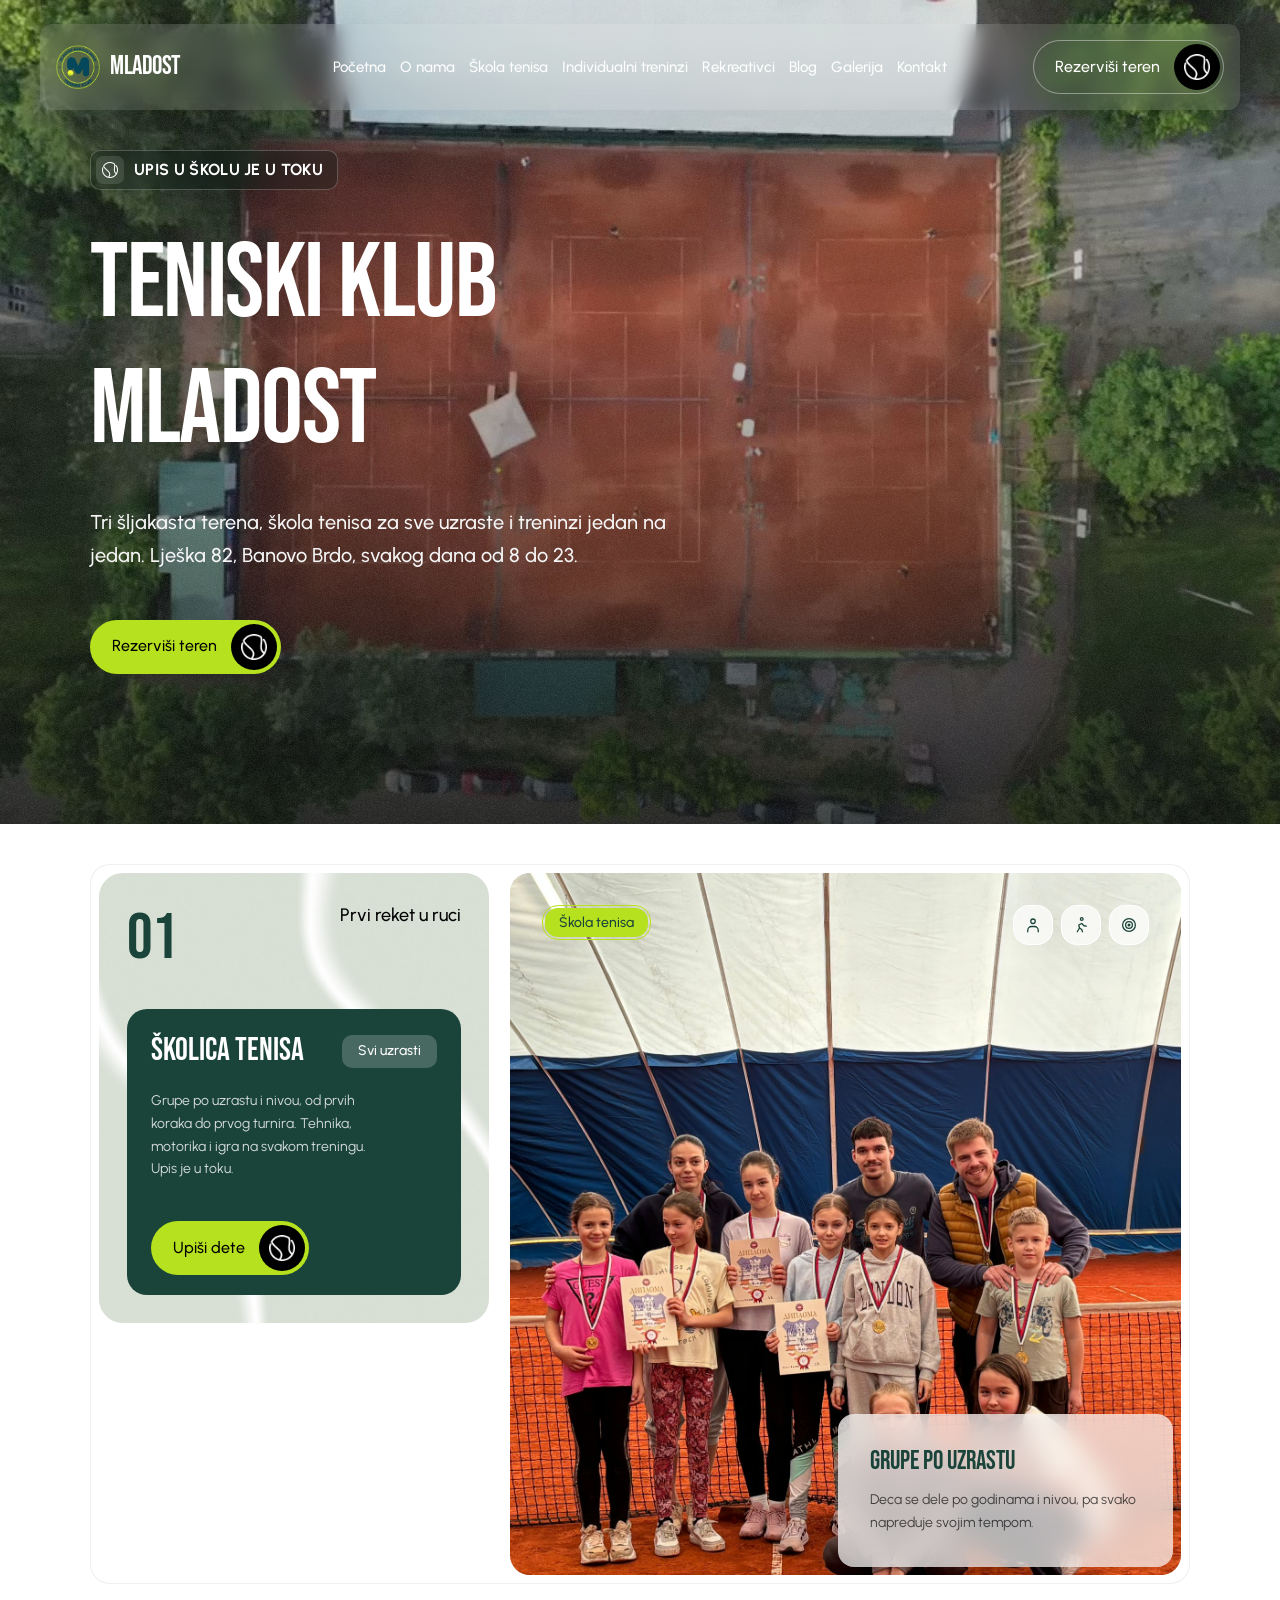
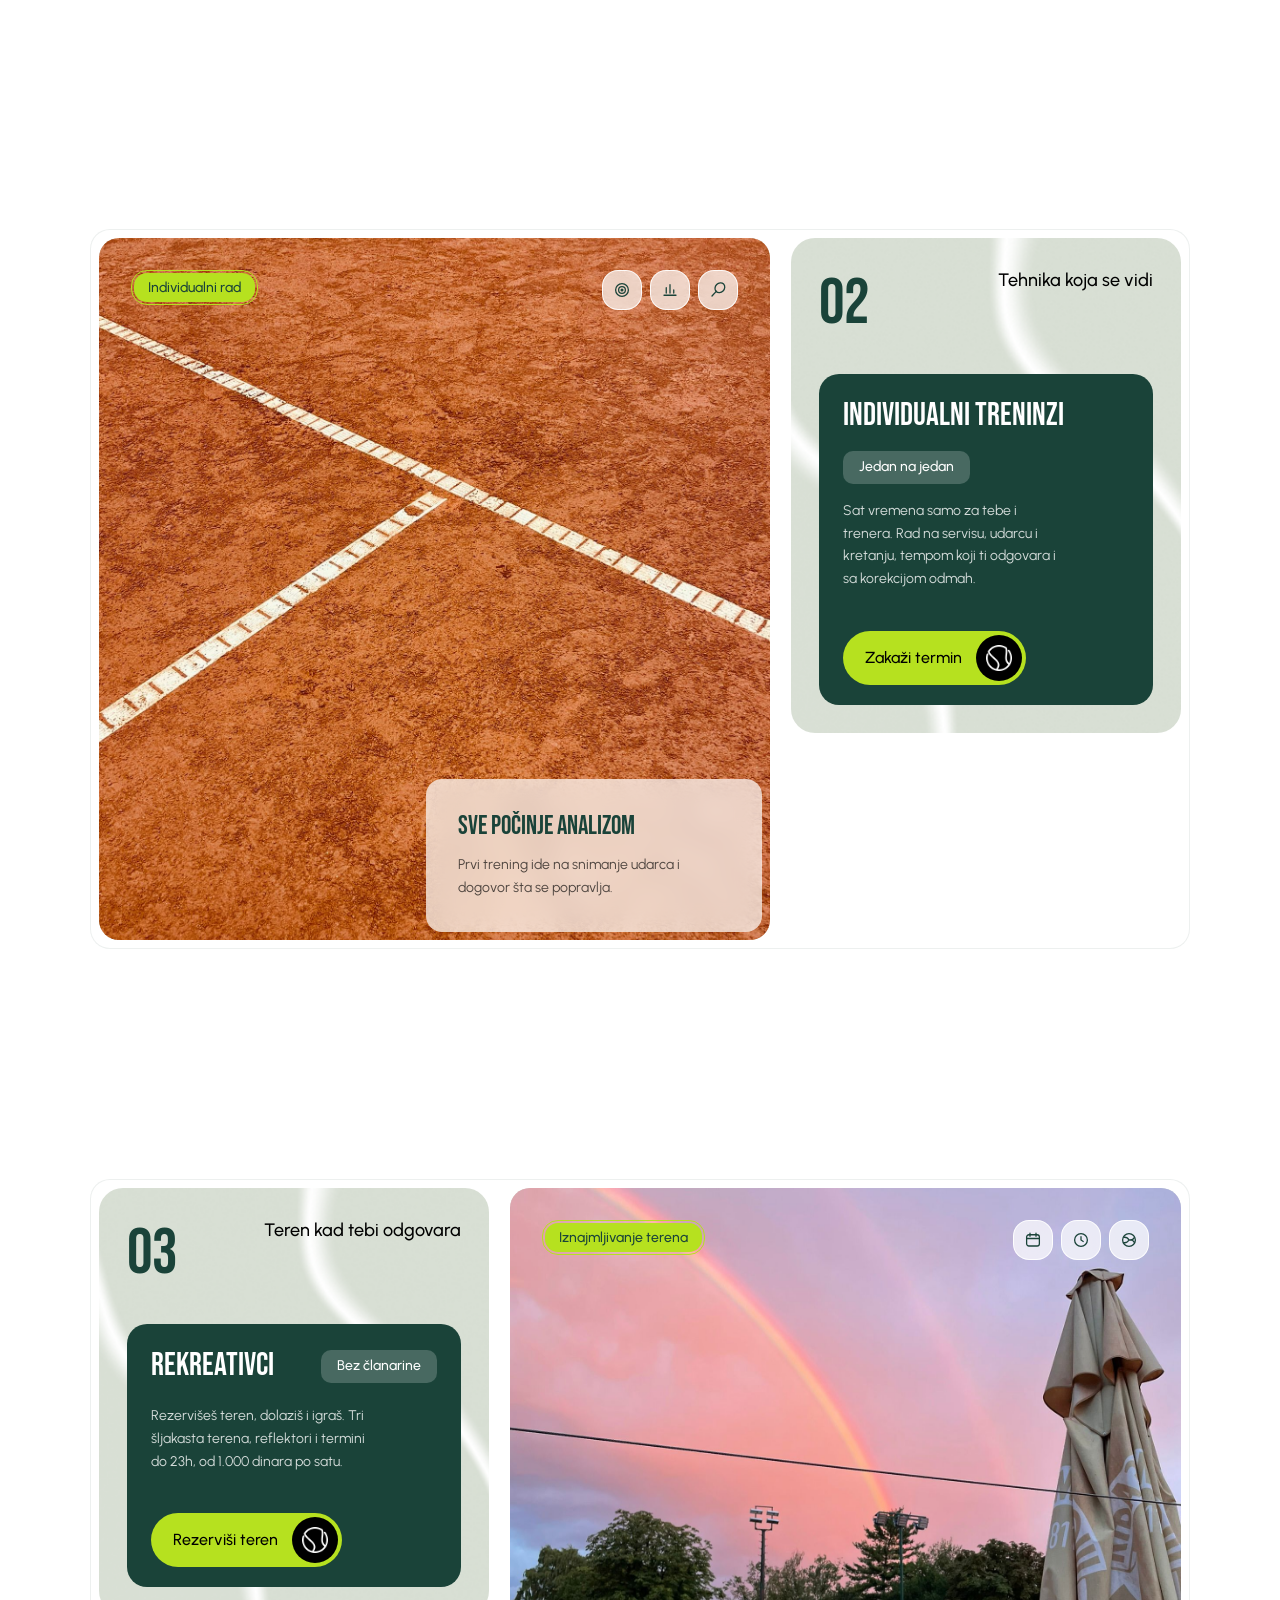
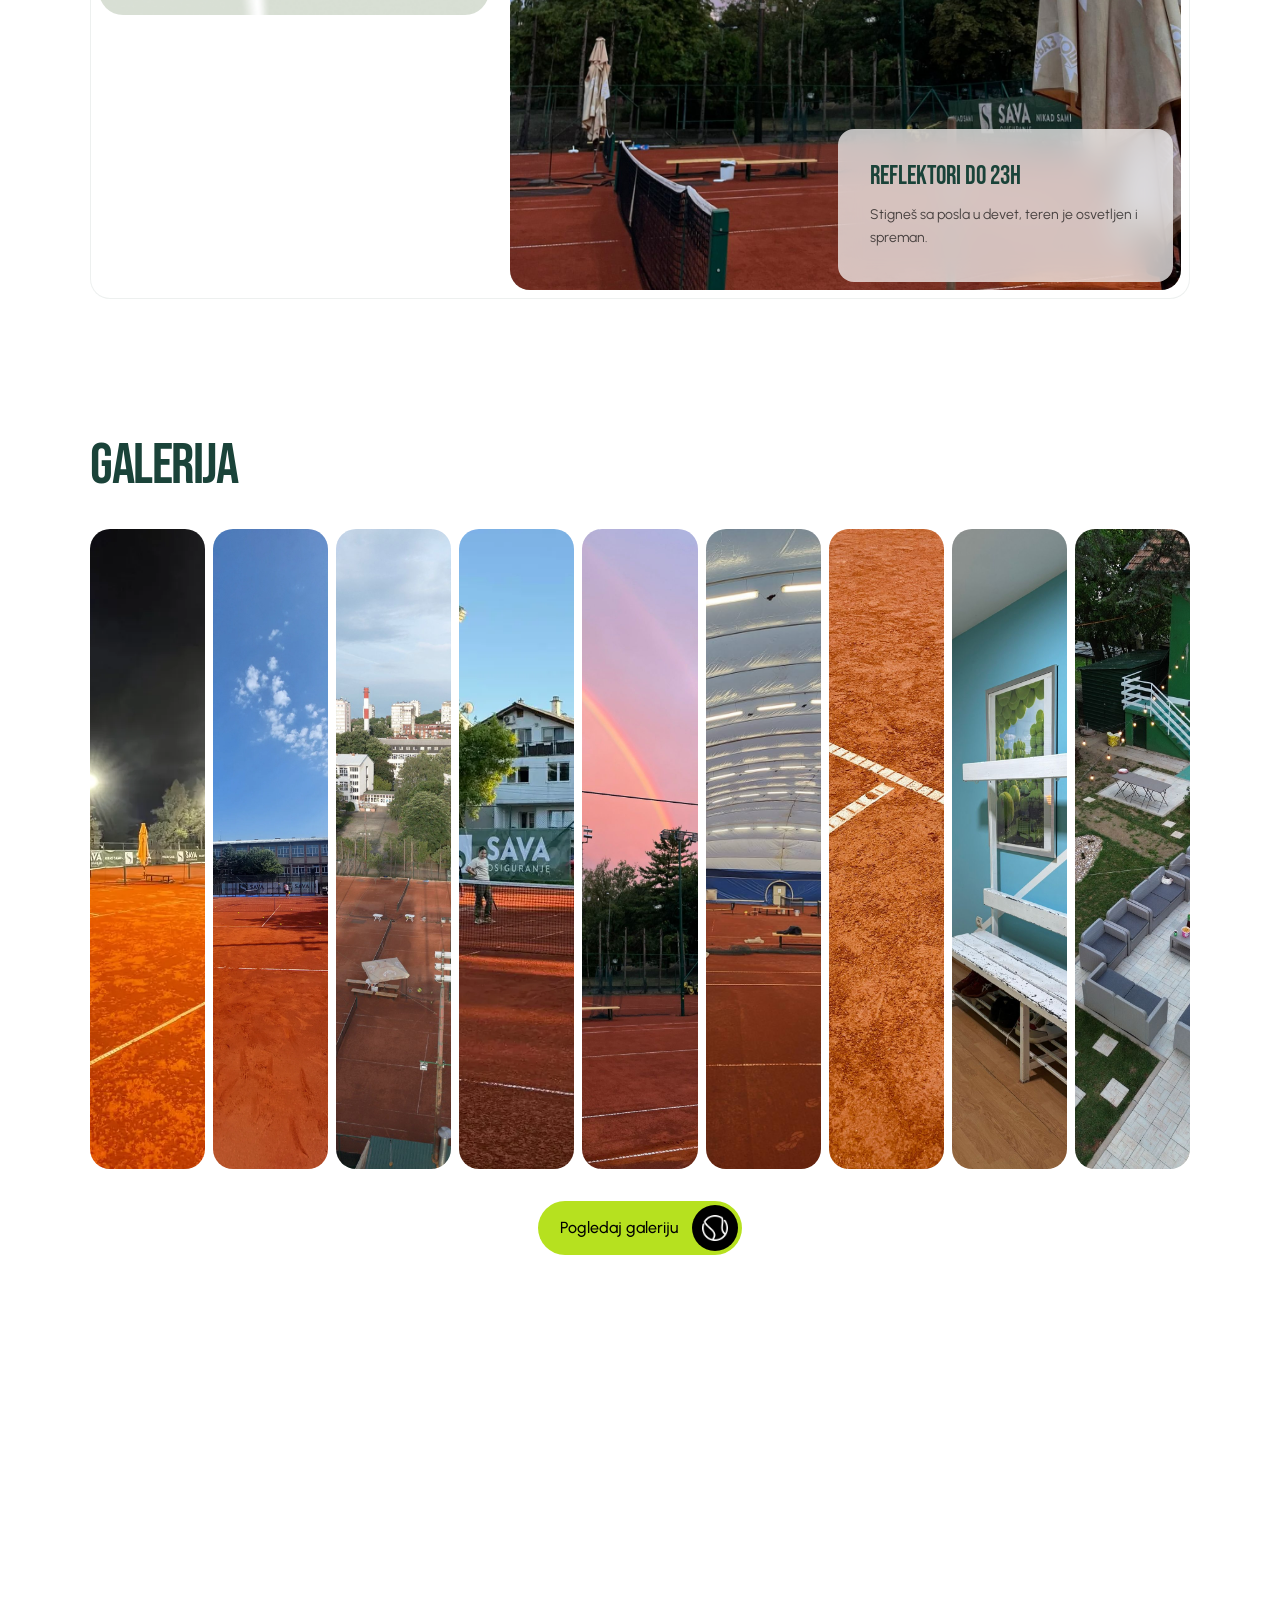
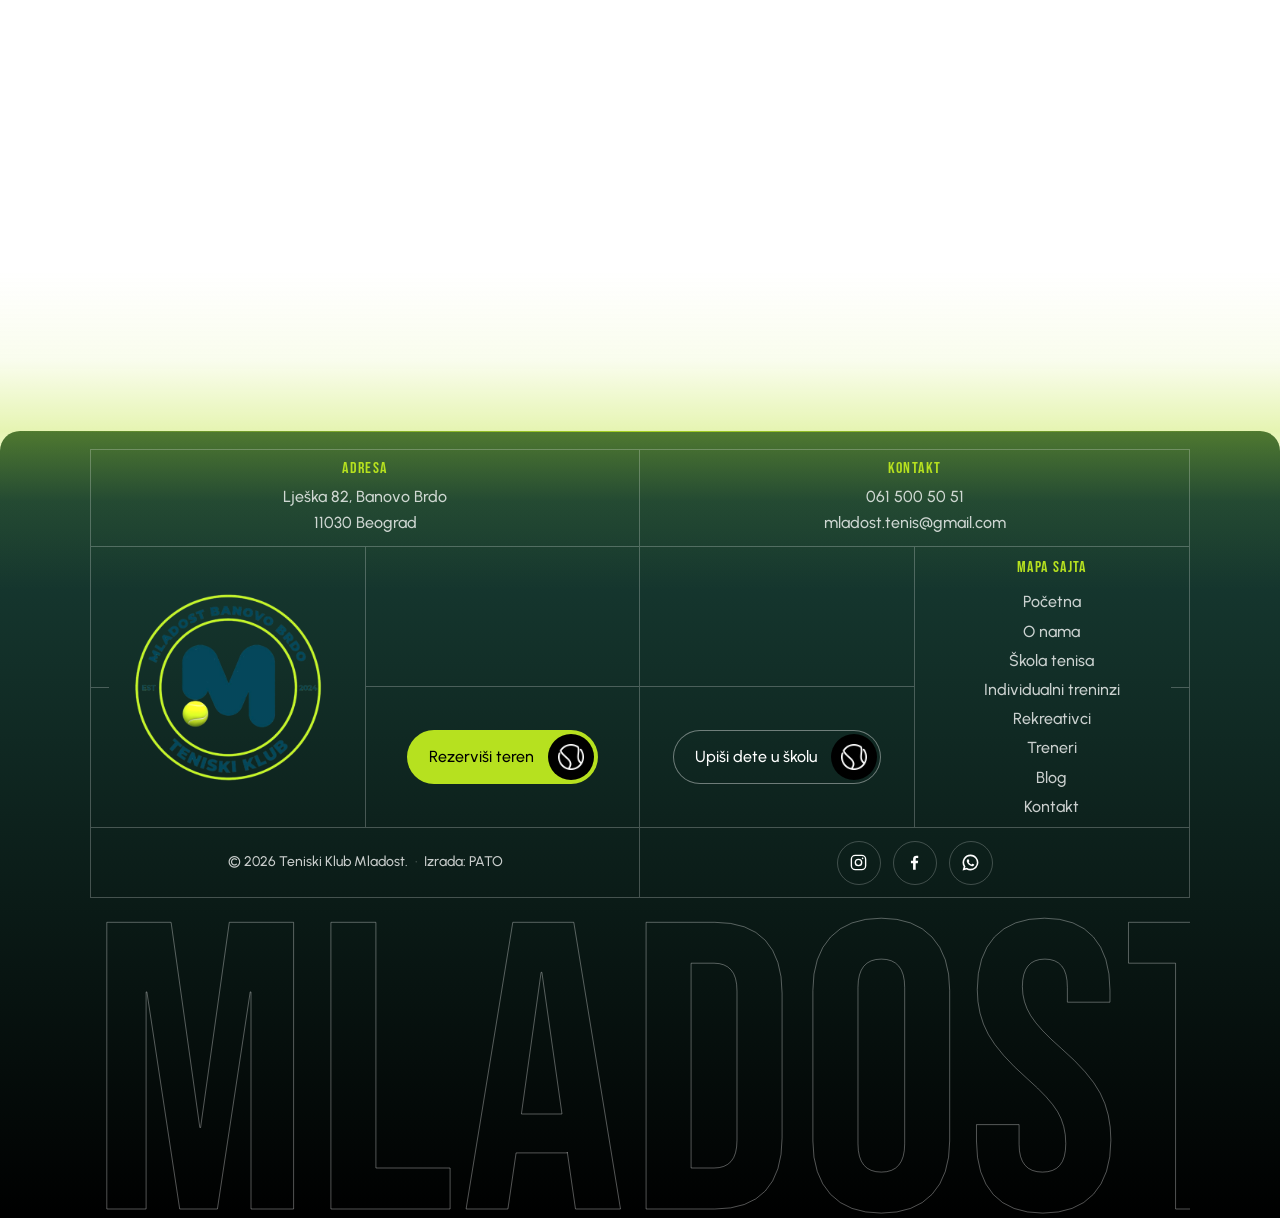
==== index.html @ 9c99740d "Rekreativci: umesto '0 dinara clanarine' brojka 12 meseci godisnje, zimi pod balonom Co-Authored-By:" ====
<!DOCTYPE html>
<html lang="sr">
<head>
<meta charset="utf-8">
<meta name="viewport" content="width=device-width, initial-scale=1.0">
<title>Teniski Klub Mladost | Tenis na Banovom Brdu</title>
<meta name="description" content="Tri šljakasta terena, škola tenisa za sve uzraste i individualni treninzi. Teniski klub Mladost, Lješka 82, Banovo Brdo. Rezervacije na 061 500 50 51.">
<link rel="icon" href="images/logo.png" type="image/png">

<!-- Fontovi sa originala: Bebas Neue za naslove, Urbanist za tekst.
     Oba imaju latin-ext subset, dakle č ć ž š đ rade. -->
<link rel="preconnect" href="https://fonts.googleapis.com">
<link rel="preconnect" href="https://fonts.gstatic.com" crossorigin>
<link href="https://fonts.googleapis.com/css2?family=Bebas+Neue&family=Urbanist:wght@400;500;700;900&display=swap" rel="stylesheet">

<!-- Lenis smooth scroll, ista biblioteka i iste postavke kao na tennislove.webflow.io.
     Fajlovi su lokalni, bez zavisnosti od CDN-a. -->
<link rel="stylesheet" href="vendor/lenis.css">

<link rel="stylesheet" href="styles.css?v=92">
</head>
<body>

<main>

  <!-- ================= NAVBAR =================
       Efekat preuzet sa qutenza.framer.website: plutajuca traka koja uleti
       odozgo, linija ispod linka raste na hover, hamburger se sklopi u X.
       Font i dugme su nasi. -->
  <nav class="nav" data-name="Navigation" aria-label="Glavna navigacija">
    <div class="nav__inner">

      <div class="nav__main">
        <div class="nav__row">
          <a class="nav__logo" href="index.html" aria-label="Teniski Klub Mladost, pocetna">
            <img src="images/logo.png" alt="" width="44" height="44" aria-hidden="true">
            <span class="nav__logo-text">Mladost</span>
          </a>

          <button class="nav__burger" type="button" id="nav-burger"
                  aria-label="Otvori meni" aria-expanded="false" aria-controls="nav-links">
            <span class="nav__burger-line nav__burger-line--top"></span>
            <span class="nav__burger-line nav__burger-line--bottom"></span>
          </button>
        </div>

        <div class="nav__links" id="nav-links">
          <a class="nav__link t-btn" href="index.html">Početna</a>
          <a class="nav__link t-btn" href="o-nama.html">O nama</a>
          <a class="nav__link t-btn" href="skola-tenisa.html">Škola tenisa</a>
          <a class="nav__link t-btn" href="individualni-treninzi.html">Individualni treninzi</a>
          <a class="nav__link t-btn" href="rekreativci.html">Rekreativci</a>
          <a class="nav__link t-btn" href="blog.html">Blog</a>
          <a class="nav__link t-btn" href="galerija.html">Galerija</a>
          <a class="nav__link t-btn" href="kontakt.html">Kontakt</a>
        </div>
      </div>

      <div class="nav__cta">
        <a class="btn btn--ghost" href="tel:+381615005051" data-name="Secondary">
          <span class="btn__label t-btn">Rezerviši teren</span>
          <span class="btn__icon" data-name="Button">
            <img src="images/loptica.png" alt="" width="18" height="18" aria-hidden="true">
          </span>
        </a>
      </div>

    </div>
  </nav>

  <!-- ================= HERO ================= -->
  <section class="hero" data-name="Hero Sections">

    <div class="hero__bg">
      <video src="video/hero.mp4" poster="images/hero-poster.jpg"
             autoplay muted loop playsinline preload="metadata"
             aria-label="Snimak iz vazduha: šljakasti tereni Teniskog kluba Mladost"></video>
    </div>
    <div class="hero__veil"></div>
    <div class="hero__grain"></div>

    <div class="hero__container" data-name="Container">
      <div class="hero__col" data-name="Sections Title & Button">

        <div class="hero__title-group" data-name="Sections Title">

          <p class="oznaka"><span class="oznaka__ikona"><img src="images/loptica.png" alt="" width="16" height="16"></span>Upis u školu je u toku</p>

          <div class="hero__title" data-name="Sections Title">
            <h1 class="hero__h1 t-h1">
              <span>Teniski klub</span>
              <span>Mladost</span>
            </h1>

            <p class="hero__sub t-lead">Tri šljakasta terena, škola tenisa za sve uzraste i treninzi jedan na jedan. Lješka 82, Banovo Brdo, svakog dana od 8 do 23.</p>
          </div>
        </div>

        <a class="btn" href="tel:+381615005051" data-name="Primary">
          <span class="btn__label t-btn">Rezerviši teren</span>
          <span class="btn__icon" data-name="Button">
            <img src="images/loptica.png" alt="" width="18" height="18" aria-hidden="true">
          </span>
        </a>

      </div>
    </div>
  </section>

  <!-- ================= USLUGE =================
       Kartica: dizajn sa arcclub.framer.website, sekcija World-Class Facilities.
       Scroll: sticky stack sa tennislove.webflow.io, sekcija sticky-features.
       Bez belih dekorativnih sara sa originala. -->
  <section class="services" id="usluge">
    <div class="services__inner">


      <div class="stack">

        <!-- 01, kartica levo, slika desno -->
        <div class="stack__item stack__item--1">
          <article class="svc">
            <div class="svc__card">
              <div class="svc__top">
                <p class="svc__num">01</p>
                <p class="svc__kicker">Prvi reket u ruci</p>
              </div>

              <div class="svc__inner">
                <div class="svc__text">
                  <div class="svc__titlerow">
                    <h3 class="svc__title">Školica tenisa</h3>
                    <span class="svc__tag">Svi uzrasti</span>
                  </div>
                  <p class="svc__desc">Grupe po uzrastu i nivou, od prvih koraka do prvog turnira. Tehnika, motorika i igra na svakom treningu. Upis je u toku.</p>
                </div>

                <a class="btn" href="skola-tenisa.html">
                  <span class="btn__label t-btn">Upiši dete</span>
                  <span class="btn__icon"><img src="images/loptica.png" alt="" width="18" height="18" aria-hidden="true"></span>
                </a>
              </div>
            </div>

            <div class="svc__media">
              <img src="images/usluga-skolica.jpg" alt="Deca iz školice tenisa sa medaljama posle internog turnira" loading="lazy">
              <div class="svc__label"><span>Škola tenisa</span></div>

              <div class="svc__icons">
                <span class="svc__icon"><svg viewBox="0 0 24 24" fill="none" stroke="currentColor" stroke-width="1.7" stroke-linecap="round" stroke-linejoin="round"><circle cx="12" cy="7" r="3"/><path d="M5 21v-2a5 5 0 0 1 5-5h4a5 5 0 0 1 5 5v2"/></svg></span>
                <span class="svc__icon"><svg viewBox="0 0 24 24" fill="none" stroke="currentColor" stroke-width="1.7" stroke-linecap="round" stroke-linejoin="round"><circle cx="13" cy="4" r="1.8"/><path d="M7 21l3-5 3 2 1 3M10 16l-1-4 4-2 3 3 3 .6"/></svg></span>
                <span class="svc__icon"><svg viewBox="0 0 24 24" fill="none" stroke="currentColor" stroke-width="1.7"><circle cx="12" cy="12" r="8.5"/><circle cx="12" cy="12" r="4.5"/><circle cx="12" cy="12" r="1.2" fill="currentColor"/></svg></span>
              </div>

              <div class="svc__mini">
                <h4 class="svc__mini-title">Grupe po uzrastu</h4>
                <p class="svc__mini-text">Deca se dele po godinama i nivou, pa svako napreduje svojim tempom.</p>
              </div>
            </div>
          </article>
        </div>

        <!-- 02, kartica desno, slika levo -->
        <div class="stack__item stack__item--2">
          <article class="svc svc--flip">
            <div class="svc__card">
              <div class="svc__top">
                <p class="svc__num">02</p>
                <p class="svc__kicker">Tehnika koja se vidi</p>
              </div>

              <div class="svc__inner">
                <div class="svc__text">
                  <div class="svc__titlerow">
                    <h3 class="svc__title">Individualni treninzi</h3>
                    <span class="svc__tag">Jedan na jedan</span>
                  </div>
                  <p class="svc__desc">Sat vremena samo za tebe i trenera. Rad na servisu, udarcu i kretanju, tempom koji ti odgovara i sa korekcijom odmah.</p>
                </div>

                <a class="btn" href="individualni-treninzi.html">
                  <span class="btn__label t-btn">Zakaži termin</span>
                  <span class="btn__icon"><img src="images/loptica.png" alt="" width="18" height="18" aria-hidden="true"></span>
                </a>
              </div>
            </div>

            <div class="svc__media">
              <img src="images/usluga-individualni.jpg" alt="Linije servis polja na šljakastom terenu iz blizine" loading="lazy">
              <div class="svc__label"><span>Individualni rad</span></div>

              <div class="svc__icons">
                <span class="svc__icon"><svg viewBox="0 0 24 24" fill="none" stroke="currentColor" stroke-width="1.7"><circle cx="12" cy="12" r="8.5"/><circle cx="12" cy="12" r="4.5"/><circle cx="12" cy="12" r="1.2" fill="currentColor"/></svg></span>
                <span class="svc__icon"><svg viewBox="0 0 24 24" fill="none" stroke="currentColor" stroke-width="1.7" stroke-linecap="round" stroke-linejoin="round"><path d="M4 19h16M7 16V9M12 16V5M17 16v-4"/></svg></span>
                <span class="svc__icon"><svg viewBox="0 0 24 24" fill="none" stroke="currentColor" stroke-width="1.7" stroke-linecap="round" stroke-linejoin="round"><ellipse cx="14.5" cy="9" rx="6" ry="7" transform="rotate(45 14.5 9)"/><path d="M10 13.5L4 20"/></svg></span>
              </div>

              <div class="svc__mini">
                <h4 class="svc__mini-title">Sve počinje analizom</h4>
                <p class="svc__mini-text">Prvi trening ide na snimanje udarca i dogovor šta se popravlja.</p>
              </div>
            </div>
          </article>
        </div>

        <!-- 03, kartica levo, slika desno -->
        <div class="stack__item stack__item--3">
          <article class="svc">
            <div class="svc__card">
              <div class="svc__top">
                <p class="svc__num">03</p>
                <p class="svc__kicker">Teren kad tebi odgovara</p>
              </div>

              <div class="svc__inner">
                <div class="svc__text">
                  <div class="svc__titlerow">
                    <h3 class="svc__title">Rekreativci</h3>
                    <span class="svc__tag">Bez članarine</span>
                  </div>
                  <p class="svc__desc">Rezervišeš teren, dolaziš i igraš. Tri šljakasta terena, reflektori i termini do 23h, od 1.000 dinara po satu.</p>
                </div>

                <a class="btn" href="tel:+381615005051">
                  <span class="btn__label t-btn">Rezerviši teren</span>
                  <span class="btn__icon"><img src="images/loptica.png" alt="" width="18" height="18" aria-hidden="true"></span>
                </a>
              </div>
            </div>

            <div class="svc__media">
              <img src="images/usluga-rekreativci.jpg" alt="Šljakasti teren kluba u sumrak, duga iznad terena" loading="lazy">
              <div class="svc__label"><span>Iznajmljivanje terena</span></div>

              <div class="svc__icons">
                <span class="svc__icon"><svg viewBox="0 0 24 24" fill="none" stroke="currentColor" stroke-width="1.7" stroke-linecap="round"><rect x="3.5" y="5" width="17" height="15" rx="3"/><path d="M3.5 10h17M8 3v4M16 3v4"/></svg></span>
                <span class="svc__icon"><svg viewBox="0 0 24 24" fill="none" stroke="currentColor" stroke-width="1.7" stroke-linecap="round"><circle cx="12" cy="12" r="8.5"/><path d="M12 7.5V12l3 2"/></svg></span>
                <span class="svc__icon"><svg viewBox="0 0 24 24" fill="none" stroke="currentColor" stroke-width="1.7"><circle cx="12" cy="12" r="8.5"/><path d="M4.6 8.5A7 7 0 0 1 12 12a7 7 0 0 1 7.4 3.5M4.6 15.5A7 7 0 0 0 12 12a7 7 0 0 0 7.4-3.5"/></svg></span>
              </div>

              <div class="svc__mini">
                <h4 class="svc__mini-title">Reflektori do 23h</h4>
                <p class="svc__mini-text">Stigneš sa posla u devet, teren je osvetljen i spreman.</p>
              </div>
            </div>
          </article>
        </div>

      </div>
    </div>
  </section>


  <!-- ================= GALERIJA =================
       Traka slika koje se sire na hover. Na telefonu nema sirenja,
       ide cetiri obicne slike jedna ispod druge. -->
  <section class="gallery" id="galerija">
    <div class="gallery__inner">

      <h2 class="sekcija__naslov">Galerija</h2>

      <div class="gallery__strip">
        <figure class="gallery__item gallery__item--mob">
          <img src="images/galerija-1.webp" alt="Šljakasti teren kluba pod reflektorima uveče" loading="lazy">
        </figure>
        <figure class="gallery__item">
          <img src="images/galerija-2.webp" alt="Dvoje dece na treningu na šljaci po sunčanom danu" loading="lazy">
        </figure>
        <figure class="gallery__item gallery__item--mob">
          <img src="images/galerija-3.jpg" alt="Tereni kluba snimljeni dronom iz vazduha" loading="lazy">
        </figure>
        <figure class="gallery__item">
          <img src="images/galerija-4.webp" alt="Trener sa grupom dece uz mrežu na treningu" loading="lazy">
        </figure>
        <figure class="gallery__item gallery__item--mob">
          <img src="images/galerija-5.jpg" alt="Duga iznad šljakastog terena u sumrak" loading="lazy">
        </figure>
        <figure class="gallery__item">
          <img src="images/galerija-6.jpg" alt="Šljakasti tereni pod balonom tokom zimske sezone" loading="lazy">
        </figure>
        <figure class="gallery__item">
          <img src="images/galerija-7.jpg" alt="Linije servis polja na šljaci iz blizine" loading="lazy">
        </figure>
        <figure class="gallery__item">
          <img src="images/galerija-8.jpg" alt="Svlačionica kluba sa klupama i policama" loading="lazy">
        </figure>
        <figure class="gallery__item gallery__item--mob">
          <img src="images/galerija-9.jpg" alt="Bašta kluba sa ležaljkama i zelenilom" loading="lazy">
        </figure>
      </div>

      <div class="gallery__cta">
        <a class="btn" href="galerija.html">
          <span class="btn__label t-btn">Pogledaj galeriju</span>
          <span class="btn__icon"><img src="images/loptica.png" alt="" width="18" height="18" aria-hidden="true"></span>
        </a>
      </div>

    </div>
  </section>


  <!-- ================= KONTAKT =================
       Levo kartice sa podacima, desno wizard forma u cetiri koraka.
       Pravila forme po Skilu 02: izbori dugmadima, tekst samo na kraju,
       tackice napretka, Nazad na svakom koraku posle prvog, dugme se
       zakljuca dok traje slanje, potvrda bez menjanja stranice. -->
  <section class="kontakt" id="kontakt">
    <h2 class="sekcija__naslov">Kontaktiraj nas</h2>
    <div class="kontakt__inner">

      <!-- leva strana, kartice -->
      <div class="kontakt__info">
        <div class="kontakt__head">
          <p class="kontakt__eyebrow">Kontakt</p>
          <h2 class="kontakt__title">Kontaktiraj nas</h2>
          <p class="kontakt__lead">Pozovi, piši ili popuni upit sa desne strane. Javljamo se isti dan sa slobodnim terminima.</p>
        </div>

        <div class="info-cards">
<a class="info-card" href="https://www.google.com/maps?q=Lje%C5%A1ka+82,+Banovo+Brdo,+Beograd" target="_blank" rel="noopener">
          <span class="info-card__icon"><svg viewBox="0 0 24 24" fill="none" stroke="currentColor" stroke-width="1.6" stroke-linecap="round" stroke-linejoin="round"><path d="M12 21s7-5.6 7-11a7 7 0 1 0-14 0c0 5.4 7 11 7 11z"/><circle cx="12" cy="10" r="2.6"/></svg></span>
          <span class="info-card__body">
            <span class="info-card__label">Lokacija</span>
            <span class="info-card__value">Lješka 82, Banovo Brdo</span>
            <span class="info-card__sub">11030 Beograd, parking ispred kluba</span>
          </span>
          <span class="info-card__glow" aria-hidden="true"></span>
        </a>
        <a class="info-card" href="tel:+381615005051">
          <span class="info-card__icon"><svg viewBox="0 0 24 24" fill="none" stroke="currentColor" stroke-width="1.6" stroke-linecap="round" stroke-linejoin="round"><path d="M6.5 3.5h3l1.5 4-2 1.4a12 12 0 0 0 6.1 6.1l1.4-2 4 1.5v3a2 2 0 0 1-2.2 2A16.5 16.5 0 0 1 4.5 5.7a2 2 0 0 1 2-2.2z"/></svg></span>
          <span class="info-card__body">
            <span class="info-card__label">Rezervacije</span>
            <span class="info-card__value">061 500 50 51</span>
            <span class="info-card__sub">Zovi ili piši na WhatsApp i Viber</span>
          </span>
          <span class="info-card__glow" aria-hidden="true"></span>
        </a>
        <a class="info-card" href="mailto:mladost.tenis@gmail.com">
          <span class="info-card__icon"><svg viewBox="0 0 24 24" fill="none" stroke="currentColor" stroke-width="1.6" stroke-linecap="round" stroke-linejoin="round"><rect x="3" y="5.5" width="18" height="13" rx="3"/><path d="m4 8 7.1 4.6a2 2 0 0 0 1.8 0L20 8"/></svg></span>
          <span class="info-card__body">
            <span class="info-card__label">Email</span>
            <span class="info-card__value">mladost.tenis@gmail.com</span>
            <span class="info-card__sub">Odgovaramo isti dan</span>
          </span>
          <span class="info-card__glow" aria-hidden="true"></span>
        </a>
        </div>
      </div>

      <!-- desna strana, forma -->
      <form class="forma forma--bela" id="forma" novalidate>
        <div class="forma__veil" aria-hidden="true"></div>
        <div class="forma__grain" aria-hidden="true"></div>

        <div class="forma__in">
          <div class="forma__dots" aria-hidden="true">
            <span class="is-done"></span><span></span><span></span><span></span>
          </div>

          <div class="korak is-active" data-step="0">
            <p class="korak__num">Korak 1 od 4</p>
            <h3 class="korak__q">Šta te zanima?</h3>
            <div class="choices">
              <button type="button" class="choice" data-field="usluga" data-value="Rezervacija termina">
                <span class="choice__icon"><svg viewBox="0 0 24 24" fill="none" stroke="currentColor" stroke-width="1.7" stroke-linecap="round"><rect x="3.5" y="5" width="17" height="15" rx="3"/><path d="M3.5 10h17M8 3v4M16 3v4"/></svg></span>
                <span class="choice__text">Rezervacija termina</span>
                <span class="choice__ball" aria-hidden="true"><img src="images/loptica.png" alt="" width="20" height="20"></span>
              </button>
              <button type="button" class="choice" data-field="usluga" data-value="Škola tenisa">
                <span class="choice__icon"><svg viewBox="0 0 24 24" fill="none" stroke="currentColor" stroke-width="1.7" stroke-linecap="round" stroke-linejoin="round"><circle cx="12" cy="7" r="3"/><path d="M5 21v-2a5 5 0 0 1 5-5h4a5 5 0 0 1 5 5v2"/></svg></span>
                <span class="choice__text">Škola tenisa</span>
                <span class="choice__ball" aria-hidden="true"><img src="images/loptica.png" alt="" width="20" height="20"></span>
              </button>
              <button type="button" class="choice" data-field="usluga" data-value="Individualni trening">
                <span class="choice__icon"><svg viewBox="0 0 24 24" fill="none" stroke="currentColor" stroke-width="1.7" stroke-linecap="round" stroke-linejoin="round"><ellipse cx="14.5" cy="9" rx="6" ry="7" transform="rotate(45 14.5 9)"/><path d="M10 13.5L4 20"/></svg></span>
                <span class="choice__text">Individualni trening</span>
                <span class="choice__ball" aria-hidden="true"><img src="images/loptica.png" alt="" width="20" height="20"></span>
              </button>
              <button type="button" class="choice" data-field="usluga" data-value="Turnir ili grupa">
                <span class="choice__icon"><svg viewBox="0 0 24 24" fill="none" stroke="currentColor" stroke-width="1.7"><circle cx="12" cy="12" r="8.5"/><circle cx="12" cy="12" r="4.5"/><circle cx="12" cy="12" r="1.2" fill="currentColor"/></svg></span>
                <span class="choice__text">Turnir ili grupa</span>
                <span class="choice__ball" aria-hidden="true"><img src="images/loptica.png" alt="" width="20" height="20"></span>
              </button>
            </div>
          </div>

          <div class="korak" data-step="1">
            <p class="korak__num">Korak 2 od 4</p>
            <h3 class="korak__q">Za koga je termin?</h3>
            <div class="choices">
              <button type="button" class="choice" data-field="zaKoga" data-value="Za sebe">
                <span class="choice__icon"><svg viewBox="0 0 24 24" fill="none" stroke="currentColor" stroke-width="1.7" stroke-linecap="round" stroke-linejoin="round"><circle cx="12" cy="7" r="3"/><path d="M5 21v-2a5 5 0 0 1 5-5h4a5 5 0 0 1 5 5v2"/></svg></span>
                <span class="choice__text">Za sebe</span>
                <span class="choice__ball" aria-hidden="true"><img src="images/loptica.png" alt="" width="20" height="20"></span>
              </button>
              <button type="button" class="choice" data-field="zaKoga" data-value="Za dete">
                <span class="choice__icon"><svg viewBox="0 0 24 24" fill="none" stroke="currentColor" stroke-width="1.7" stroke-linecap="round" stroke-linejoin="round"><circle cx="13" cy="4" r="1.8"/><path d="M7 21l3-5 3 2 1 3M10 16l-1-4 4-2 3 3 3 .6"/></svg></span>
                <span class="choice__text">Za dete</span>
                <span class="choice__ball" aria-hidden="true"><img src="images/loptica.png" alt="" width="20" height="20"></span>
              </button>
              <button type="button" class="choice" data-field="zaKoga" data-value="Za grupu ili firmu">
                <span class="choice__icon"><svg viewBox="0 0 24 24" fill="none" stroke="currentColor" stroke-width="1.7" stroke-linecap="round" stroke-linejoin="round"><circle cx="9" cy="8" r="3"/><path d="M3 20v-1.5A4.5 4.5 0 0 1 7.5 14h3A4.5 4.5 0 0 1 15 18.5V20"/><path d="M16.5 5.6a3 3 0 0 1 0 5.8M18 14.2a4.5 4.5 0 0 1 3 4.3V20"/></svg></span>
                <span class="choice__text">Za grupu ili firmu</span>
                <span class="choice__ball" aria-hidden="true"><img src="images/loptica.png" alt="" width="20" height="20"></span>
              </button>
            </div>
            <div class="forma__nav"><button type="button" class="btn-back" data-back>Nazad</button></div>
          </div>

          <div class="korak" data-step="2">
            <p class="korak__num">Korak 3 od 4</p>
            <h3 class="korak__q">Kada bi počeo?</h3>
            <div class="choices">
              <button type="button" class="choice" data-field="kada" data-value="Ove nedelje">
                <span class="choice__icon"><svg viewBox="0 0 24 24" fill="none" stroke="currentColor" stroke-width="1.7" stroke-linecap="round"><rect x="3.5" y="5" width="17" height="15" rx="3"/><path d="M3.5 10h17M8 3v4M16 3v4"/></svg></span>
                <span class="choice__text">Ove nedelje</span>
                <span class="choice__ball" aria-hidden="true"><img src="images/loptica.png" alt="" width="20" height="20"></span>
              </button>
              <button type="button" class="choice" data-field="kada" data-value="Ovog meseca">
                <span class="choice__icon"><svg viewBox="0 0 24 24" fill="none" stroke="currentColor" stroke-width="1.7" stroke-linecap="round"><circle cx="12" cy="12" r="8.5"/><path d="M12 7.5V12l3 2"/></svg></span>
                <span class="choice__text">Ovog meseca</span>
                <span class="choice__ball" aria-hidden="true"><img src="images/loptica.png" alt="" width="20" height="20"></span>
              </button>
              <button type="button" class="choice" data-field="kada" data-value="Samo se raspitujem">
                <span class="choice__icon"><svg viewBox="0 0 24 24" fill="none" stroke="currentColor" stroke-width="1.7"><circle cx="12" cy="12" r="8.5"/><path d="M4.6 8.5A7 7 0 0 1 12 12a7 7 0 0 1 7.4 3.5M4.6 15.5A7 7 0 0 0 12 12a7 7 0 0 0 7.4-3.5"/></svg></span>
                <span class="choice__text">Samo se raspitujem</span>
                <span class="choice__ball" aria-hidden="true"><img src="images/loptica.png" alt="" width="20" height="20"></span>
              </button>
            </div>
            <div class="forma__nav"><button type="button" class="btn-back" data-back>Nazad</button></div>
          </div>

          <div class="korak" data-step="3">
            <p class="korak__num">Korak 4 od 4</p>
            <h3 class="korak__q">Tvoji podaci</h3>

            <div class="polja">
              <div class="polje">
                <label for="ime">Ime i prezime</label>
                <input type="text" id="ime" name="ime" autocomplete="name" required>
              </div>
              <div class="polje">
                <label for="telefon">Telefon</label>
                <input type="tel" id="telefon" name="telefon" autocomplete="tel" required>
              </div>
              <div class="polje">
                <label for="email">Email</label>
                <input type="email" id="email" name="email" autocomplete="email" required>
              </div>
              <div class="polje polje--puna">
                <label for="poruka">Poruka (opciono)</label>
                <textarea id="poruka" name="poruka" rows="3"></textarea>
              </div>
            </div>

            <div class="forma__nav">
              <button type="button" class="btn-back" data-back>Nazad</button>
              <button type="submit" class="btn" id="posalji">
                <span class="btn__label t-btn">Pošalji upit</span>
                <span class="btn__icon"><img src="images/loptica.png" alt="" width="18" height="18" aria-hidden="true"></span>
              </button>
            </div>
          </div>

          <p class="forma__msg" id="forma-msg" role="status" aria-live="polite"></p>
        </div>
      </form>

    </div>
  </section>


</main>

<!-- ================= FOOTER, raspored po teniskom terenu ================= -->
<footer class="footer">
  <div class="footer__inner">

    <div class="court">
      <div class="court__frame" aria-hidden="true"></div>
      <div class="court__net" aria-hidden="true"></div>
      <div class="court__center" aria-hidden="true"></div>

      <!-- gornji koridor, levo -->
      <div class="court__cell court__cell--contact-l">
        <p class="court__label">Adresa</p>
        <address class="court__text">Lješka 82, Banovo Brdo<br>11030 Beograd</address>
      </div>

      <!-- gornji koridor, desno -->
      <div class="court__cell court__cell--contact-r">
        <p class="court__label">Kontakt</p>
        <p class="court__text">
          <a href="tel:+381615005051">061 500 50 51</a><br>
          <a href="mailto:mladost.tenis@gmail.com">mladost.tenis@gmail.com</a>
        </p>
      </div>

      <!-- levo zadnje polje, logo -->
      <div class="court__cell court__cell--logo">
        <img src="images/logo.png" alt="Grb Teniskog kluba Mladost Banovo Brdo" width="190" height="190">
      </div>

      <!-- gornja servis polja, prazna po maketi -->
      <div class="court__cell court__cell--void-a" aria-hidden="true"></div>
      <div class="court__cell court__cell--void-b" aria-hidden="true"></div>

      <!-- donja servis polja, dugmad -->
      <div class="court__cell court__cell--btn-a">
        <a class="btn" href="tel:+381615005051">
          <span class="btn__label t-btn">Rezerviši teren</span>
          <span class="btn__icon">
            <img src="images/loptica.png" alt="" width="18" height="18" aria-hidden="true">
          </span>
        </a>
      </div>

      <div class="court__cell court__cell--btn-b">
        <a class="btn btn--ghost" href="skola-tenisa.html">
          <span class="btn__label t-btn">Upiši dete u školu</span>
          <span class="btn__icon">
            <img src="images/loptica.png" alt="" width="18" height="18" aria-hidden="true">
          </span>
        </a>
      </div>

      <!-- desno zadnje polje, site map -->
      <nav class="court__cell court__cell--sitemap" aria-label="Mapa sajta">
        <p class="court__label">Mapa sajta</p>
        <ul class="sitemap">
          <li><a href="index.html">Početna</a></li>
          <li><a href="o-nama.html">O nama</a></li>
          <li><a href="skola-tenisa.html">Škola tenisa</a></li>
          <li><a href="individualni-treninzi.html">Individualni treninzi</a></li>
          <li><a href="rekreativci.html">Rekreativci</a></li>
          <li><a href="treneri.html">Treneri</a></li>
          <li><a href="blog.html">Blog</a></li>
          <li><a href="kontakt.html">Kontakt</a></li>
        </ul>
      </nav>

      <!-- donji koridor, levo -->
      <div class="court__cell court__cell--copy">
        <p class="court__text court__text--small">
          &copy; 2026 Teniski Klub Mladost.
          <span class="court__sep">·</span>
          Izrada: <a href="https://www.patoadcreatives.com/sr" target="_blank" rel="noopener">PATO</a>
        </p>
      </div>

      <!-- donji koridor, desno -->
      <div class="court__cell court__cell--social">
        <ul class="socials">
          <li>
            <a href="https://www.instagram.com/teniskiklub.mladost/" target="_blank" rel="noopener" aria-label="Instagram">
              <svg viewBox="0 0 24 24" fill="none" stroke="currentColor" stroke-width="1.7" aria-hidden="true"><rect x="3" y="3" width="18" height="18" rx="5"/><circle cx="12" cy="12" r="4"/><circle cx="17.2" cy="6.8" r="1" fill="currentColor" stroke="none"/></svg>
            </a>
          </li>
          <li>
            <a href="https://www.facebook.com/people/Teniski-Klub-Mladost/61586981363101/" target="_blank" rel="noopener" aria-label="Facebook">
              <svg viewBox="0 0 24 24" fill="currentColor" aria-hidden="true"><path d="M13.5 21v-8h2.7l.4-3.1h-3.1V7.9c0-.9.25-1.5 1.55-1.5H16.7V3.6c-.3 0-1.3-.1-2.45-.1-2.4 0-4.05 1.5-4.05 4.2v2.2H7.5V13h2.7v8z"/></svg>
            </a>
          </li>
          <li>
            <a href="https://wa.me/381615005051" target="_blank" rel="noopener" aria-label="WhatsApp">
              <svg viewBox="0 0 24 24" fill="currentColor" aria-hidden="true"><path d="M12 2a10 10 0 0 0-8.6 15.1L2 22l5-1.3A10 10 0 1 0 12 2m0 2a8 8 0 0 1 0 16 8 8 0 0 1-4.1-1.1l-.3-.2-2.6.7.7-2.5-.2-.3A8 8 0 0 1 12 4m-3.2 4c-.2 0-.5.1-.7.3-.3.3-.8.8-.8 1.9s.8 2.2.9 2.4c.1.2 1.6 2.6 4 3.5 1.9.7 2.3.6 2.7.6.5 0 1.4-.5 1.6-1.1.2-.6.2-1 .1-1.1l-.5-.3-1.4-.7c-.2-.1-.4-.1-.5.1l-.7.9c-.1.2-.3.2-.5.1-.2-.1-1-.4-1.9-1.2-.7-.6-1.2-1.4-1.3-1.6-.1-.2 0-.4.1-.5l.4-.5.2-.4v-.4l-.7-1.6c-.2-.4-.4-.4-.5-.4z"/></svg>
            </a>
          </li>
        </ul>
      </div>

    </div>

    <!-- veliki natpis ispod terena, presecen dnom -->
    <div class="footer__wordmark" aria-hidden="true"><span>MLADOST</span></div>

  </div>
</footer>

<script src="vendor/lenis.min.js"></script>
<script src="main.js?v=42"></script>
</body>
</html>
---- vendor/lenis.css ----
html.lenis,html.lenis body{height:auto}.lenis:not(.lenis-autoToggle).lenis-stopped{overflow:clip}.lenis.lenis-smooth [data-lenis-prevent]{overscroll-behavior:contain}.lenis.lenis-smooth iframe{pointer-events:none}.lenis.lenis-autoToggle{transition-property:overflow;transition-duration:1ms;transition-behavior:allow-discrete}
---- styles.css ----
/* ==========================================================================
   Teniski Klub Mladost, v2
   Hero sekcija i dugme, preuzeto 1:1 sa arcclub.framer.website
   Promenjeno: akcenat #A6FF00 -> #B6E11F, strelica -> teniska loptica,
               bg slika -> dron video, copy na srpskom
   ========================================================================== */

/* --------------------------------------------------------------------------
   Tokeni
   -------------------------------------------------------------------------- */
:root {
  /* nasa paleta */
  --white: #ffffff;
  --sage: #d8dfd4;
  --lime: #b6e11f;     /* akcenat, na mestu ArcClub #a6ff00 */
  --forest: #1a4339;
  --black: #000000;

  /* tokeni preuzeti sa originala */
  --neutral-01: #ffffff;   /* token-a1dfc670 */
  --neutral-02: #f6f6f6;   /* token-d4f95c49, boja podnaslova */
  --ink: var(--black);     /* token-93b25bdd #0d0412 -> nasa crna */

  --radius-container: 24px;
  --radius-pill: 34px;
  --radius-inner-pill: 43px;
  --radius-tag: 34px;
}

/* --------------------------------------------------------------------------
   Reset, isti kao Framer-ov
   -------------------------------------------------------------------------- */
html, body, #main { box-sizing: border-box; margin: 0; padding: 0; }
* { box-sizing: border-box; -webkit-font-smoothing: inherit; }
:root { -webkit-font-smoothing: antialiased; -moz-osx-font-smoothing: grayscale; }
h1, h2, h3, h4, h5, h6, p, figure { margin: 0; }

body {
  background: var(--neutral-01);
  font-family: "Urbanist", "Urbanist Placeholder", sans-serif;
}

img { display: block; max-width: 100%; }

/* traka navigacije je absolute unutar main-a, pa main mora da bude pozicioniran */
main { position: relative; }

a { text-decoration: none; color: inherit; }

/* --------------------------------------------------------------------------
   Tipografija, preset-i sa originala
   -------------------------------------------------------------------------- */

/* .framer-styles-preset-178z3a9, H1 */
.t-h1 {
  font-family: "Bebas Neue", "Bebas Neue Placeholder", sans-serif;
  font-size: 105px;
  font-style: normal;
  font-weight: 400;
  letter-spacing: -1.5px;
  line-height: 120%;
  text-align: start;
  color: var(--neutral-01);
  text-transform: none;
}

/* .framer-styles-preset-102wfbt, podnaslov heroja */
.t-lead {
  font-family: "Urbanist", "Urbanist Placeholder", sans-serif;
  font-size: 20px;
  font-weight: 500;
  letter-spacing: 0em;
  line-height: 164%;
  text-align: start;
}

/* .framer-styles-preset-bfnk64, tekst u tagu */
.t-tag {
  font-family: "Urbanist", "Urbanist Placeholder", sans-serif;
  font-size: 18px;
  font-weight: 700;
  letter-spacing: 0em;
  line-height: 164%;
}

/* .framer-styles-preset-1n1noho, tekst na dugmetu */
.t-btn {
  font-family: "Urbanist", "Urbanist Placeholder", sans-serif;
  font-size: 16px;
  font-weight: 500;
  letter-spacing: 0em;
  line-height: 164%;
}

@media (max-width: 1199px) and (min-width: 768px) {
  .t-h1 { font-size: 100px; }
}
@media (max-width: 767px) {
  .t-h1 { font-size: 38px; }
}

/* --------------------------------------------------------------------------
   HERO, .framer-fln5dv
   -------------------------------------------------------------------------- */
.hero {
  position: relative;
  display: flex;
  flex-flow: row;
  place-content: center;
  align-items: center;
  gap: 10px;
  width: 100%;
  height: min-content;
  padding: 150px 90px;
  overflow: hidden;
}

/* pozadina, na originalu slika, kod nas dron video */
.hero__bg {
  position: absolute;
  inset: 0;
  border-radius: inherit;
}
.hero__bg video,
.hero__bg img {
  display: block;
  width: 100%;
  height: 100%;
  object-position: center;
  object-fit: cover;
}

/* Crno zatamnjenje, slabije gore, jace dole.
   Na originalu .framer-m3e4ik postoji samo na mobilnom, kod nas ide svuda
   jer je pozadina video koji menja svetlinu iz kadra u kadar. */
.hero__veil {
  position: absolute;
  inset: 0;
  z-index: 1;
  background: linear-gradient(
    180deg,
    rgba(0, 0, 0, 0.12) 0%,
    rgba(0, 0, 0, 0.22) 38%,
    rgba(0, 0, 0, 0.48) 70%,
    rgba(0, 0, 0, 0.78) 100%
  );
}

/* Grain, isti kao na v1: SVG feTurbulence, tile 153.5px, opacity 0.2.
   Ide preko zatamnjenja, ispod sadrzaja. */
.hero__grain {
  position: absolute;
  inset: 0;
  z-index: 2;
  pointer-events: none;
  opacity: 0.2;
  background-image: url("data:image/svg+xml,%3Csvg xmlns='http://www.w3.org/2000/svg' width='300' height='300'%3E%3Cfilter id='n'%3E%3CfeTurbulence type='fractalNoise' baseFrequency='0.75' numOctaves='4' stitchTiles='stitch'/%3E%3CfeColorMatrix type='saturate' values='0'/%3E%3C/filter%3E%3Crect width='100%25' height='100%25' filter='url(%23n)'/%3E%3C/svg%3E");
  background-repeat: repeat;
  background-position: center top;
  background-size: 153.5px auto;
}

/* .framer-1hav73k */
.hero__container {
  position: relative;
  z-index: 4;
  display: flex;
  flex-flow: row;
  flex: 1 0 0;
  place-content: flex-start;
  align-items: flex-start;
  gap: 10px;
  width: 1px;
  max-width: 1720px;
  height: min-content;
  padding: 0;
  /* bez overflow hidden i zaobljenja: kontejner nema pozadinu, a zaobljeni
     isecak od 24px je secao ugao oznake "Upis u skolu je u toku" */
}

/* .framer-87orlp */
.hero__col {
  display: flex;
  flex-flow: column;
  flex: 1 0 0;
  place-content: flex-start;
  align-items: flex-start;
  gap: 48px;
  width: 1px;
  height: min-content;
}

/* .framer-t6n5jn */
.hero__title-group {
  display: flex;
  flex-flow: column;
  flex: none;
  place-content: flex-start;
  align-items: flex-start;
  gap: 32px;
  width: 100%;
  height: min-content;
}

/* .framer-1bwm60j */
.hero__title {
  display: flex;
  flex-flow: column;
  flex: none;
  place-content: flex-start;
  align-items: flex-start;
  gap: 32px;
  width: 100%;
  height: min-content;
}

/* .framer-uj85aj, tag pilula sa staklom */
.tag {
  display: flex;
  flex-flow: row;
  flex: none;
  place-content: center;
  align-items: center;
  gap: 0;
  width: min-content;
  height: min-content;
  padding: 6px 16px;
  border-radius: var(--radius-tag);
  background-color: rgba(255, 255, 255, 0.1);
  -webkit-backdrop-filter: blur(29.85px);
  backdrop-filter: blur(29.85px);
  white-space: pre;
  color: var(--neutral-01);
}

.hero__h1 { width: 100%; }
.hero__h1 span { display: block; }

.hero__sub {
  width: 100%;
  max-width: 609px;
  opacity: 0.9;
  color: var(--neutral-02);
  word-break: break-word;
}

/* --------------------------------------------------------------------------
   DUGME, .framer-iM9JK varijanta Primary
   -------------------------------------------------------------------------- */
/* Framer ovo radi kao layout animaciju izmedju dve varijante: tekst i tamna
   pilula zamene mesta, a Motion to interpolira. U CSS-u `order` skace bez
   animacije, pa se ista stvar radi transformima. Rastojanja meri main.js i
   upisuje ih u --swap-label i --swap-icon. */
/* Kriva pomeraja loptice, preuzeta sa arcclub.framer.website.
   U njihovom bundle-u (modul Pb7K6DHcC, komponenta framer-iM9JK) stoji
   {type: spring, stiffness: 350, damping: 60, mass: 1}. To je preprigusen
   spring (zeta = 1.60), znaci bez odskoka: krene naglo pa se smiruje.
   Framer Motion to racuna po kadru, mi isto to dajemo kao linear() krivu
   odmerenu iz analitickog resenja. Rep je odsecen na 98.5% i kriva je
   renormalizovana, jer je poslednjih par procenata trosilo pola vremena
   dok tamna pilula jos stoji preko teksta.
   Fallback za starije browsere je expo-out cubic-bezier. */
:root {
  --btn-swap-dur: 0.5s;
  --btn-swap-ease: cubic-bezier(0.16, 1, 0.3, 1);
}

@supports (transition-timing-function: linear(0, 1)) {
  :root {
    --btn-swap-ease: linear(
      0, 0.1078 5%, 0.2691 10%, 0.4118 15%, 0.5288 20%, 0.6235 25%, 0.6997 30%,
      0.7612 35%, 0.8106 40%, 0.8505 45%, 0.8825 50%, 0.9084 55%, 0.9292 60%,
      0.9459 65%, 0.9594 70%, 0.9703 75%, 0.979 80%, 0.9861 85%, 0.9918 90%,
      0.9963 95%, 1
    );
  }
}

.btn {
  position: relative;
  display: flex;
  flex-flow: row;
  place-content: center;
  align-items: center;
  gap: 14px;
  width: min-content;
  height: min-content;
  padding: 4px 4px 4px 22px;
  border-radius: var(--radius-pill);
  background-color: var(--lime);
  cursor: pointer;
  overflow: visible;
  transition: padding var(--btn-swap-dur) var(--btn-swap-ease);
}

.btn__label {
  flex: none;
  width: auto;
  height: auto;
  white-space: pre;
  color: var(--ink);
  transform: translateX(0);
  transition: transform var(--btn-swap-dur) var(--btn-swap-ease);
}

/* .framer-1a93qnx, tamna pilula sa ikonicom */
.btn__icon {
  display: flex;
  flex-flow: row;
  flex: none;
  place-content: center flex-start;
  align-items: center;
  gap: 8px;
  width: min-content;
  height: min-content;
  padding: 14px 23px;
  border-radius: var(--radius-inner-pill);
  background-color: var(--ink);
  transform: translateX(0);
  transition: transform var(--btn-swap-dur) var(--btn-swap-ease);
}

/* na originalu strelica 16x10, kod nas loptica */
.btn__icon img {
  flex: none;
  width: 18px;
  height: 18px;
  user-select: none;
}

/* hover: tekst i pilula klize jedno pored drugog i zamene mesta,
   kao .framer-v-4sgii2.hover na originalu */
.btn:hover,
.btn:focus-visible { padding: 4px 22px 4px 4px; }

.btn:hover .btn__label,
.btn:focus-visible .btn__label { transform: translateX(var(--swap-label, 0px)); }

.btn:hover .btn__icon,
.btn:focus-visible .btn__icon { transform: translateX(var(--swap-icon, 0px)); }

.btn:focus-visible {
  outline: 2px solid var(--white);
  outline-offset: 3px;
}

/* --------------------------------------------------------------------------
   Responsive, breakpoint-i sa originala
   -------------------------------------------------------------------------- */
@media (min-width: 768px) and (max-width: 1199.98px) {
  .hero { padding: 16px 40px 40px; }
  .hero__container { max-width: 100%; padding: 130px 0 0; }
}

@media (max-width: 767.98px) {
  .hero { padding: 10px 20px 24px; }
  .hero__container { max-width: 100%; padding: 110px 0 0; }
  .hero__title { gap: 20px; }
}

@media (prefers-reduced-motion: reduce) {
  .hero__bg video { display: none; }
  .btn,
  .btn__label,
  .btn__icon { transition: none; }
}

/* ==========================================================================
   USLUGE
   Kartica: arcclub.framer.website, sekcija World-Class Facilities
     .framer-cnEfh   siva kartica, radius 24px, padding 28px, gap 31px
     .framer-14dmjke gornji red, broj levo, kicker desno
     .framer-45259k  tamna kartica unutra, radius 20px, padding 20px 24px, gap 40px
     .framer-slgss7  tag pilula, radius 10px, padding 5px 16px, bela 20%
     Bele dekorativne sare (.framer-omo4gg) NISU preuzete, po dogovoru.
   Scroll: tennislove.webflow.io, sekcija sticky-features
     .sticky-features        flex column, row-gap 200px
     .sticky-features-card   position sticky, top 90 / 105 / 120px
                             margin-bottom 45 / 30 / 15px, radius 20px,
                             backdrop-filter blur(10px)
   Boje i fontovi su nasi: Bebas Neue, Urbanist, sage, forest, lime, crna.
   ========================================================================== */

.services {
  width: 100%;
  padding: 40px 90px 90px;
  background: var(--white);
}

.services__inner {
  width: 100%;
  max-width: 1720px;
  margin: 0 auto;
}

/* --------------------------------------------------------------------------
   Sticky stack
   -------------------------------------------------------------------------- */
.stack {
  display: flex;
  flex-direction: column;
  row-gap: 200px;
  width: 100%;
  position: relative;
}

.stack__item {
  position: sticky;
  top: 90px;
  transform-origin: 50% 0;
  padding: 8px;
  border-radius: 20px;
  /* boja pozadine sa smanjenim opacity, kao --transparent--beige-transparent-75 */
  background-color: rgba(255, 255, 255, 0.92);
  border: 1px solid rgba(26, 67, 57, 0.08);
  -webkit-backdrop-filter: blur(10px);
  backdrop-filter: blur(10px);
  overflow: hidden;
  will-change: transform;
  transition: none;
}

.stack__item--1 { margin-bottom: 45px; }
.stack__item--2 { top: 105px; margin-bottom: 30px; }
.stack__item--3 {
  top: 120px;
  margin-bottom: 15px;
  -webkit-backdrop-filter: blur(5px);
  backdrop-filter: blur(5px);
}

/* --------------------------------------------------------------------------
   Red: kartica pola, slika pola. Svaka druga obrnuto.
   -------------------------------------------------------------------------- */
.svc {
  display: flex;
  flex-flow: row;
  align-items: flex-start;
  justify-content: space-between;
  gap: 16px;
  width: 100%;
  border-radius: 20px;
}
.svc--flip { flex-direction: row-reverse; }

/* proporcije sa tennislove: tekst 36%, slika 64% */
.svc__card { flex: 0 0 36%; width: 36%; min-width: 0; }
.svc__media { flex: 0 0 62%; width: 62%; min-width: 0; }

/* --------------------------------------------------------------------------
   Kartica
   -------------------------------------------------------------------------- */
.svc__card {
  display: flex;
  flex-direction: column;
  justify-content: space-between;
  gap: 31px;
  padding: 28px;
  border-radius: 24px;
  /* podloga iz images/card-usluge.png, sage sa mekim belim linijama.
     Osnovna boja PNG-a je bas #D8DFD4, pa se providni uglovi poklapaju. */
  background-color: var(--sage);
  background-image: url("images/card-usluge.png");
  background-position: center;
  background-size: cover;
  background-repeat: no-repeat;
  align-self: flex-start;   /* kartica ostaje svoje visine, slika se produzava */
  position: relative;
  overflow: hidden;
}

/* Hover: lime verzija iste grafike, images/card-usluge-hover.png.
   background-image se ne moze animirati, pa druga verzija stoji kao poseban
   sloj i samo se preliva preko prve. */
.svc__card::before {
  content: "";
  position: absolute;
  inset: 0;
  z-index: 0;
  border-radius: inherit;
  background-color: var(--lime);
  background-image: url("images/card-usluge-hover.png");
  background-position: center;
  background-size: cover;
  background-repeat: no-repeat;
  opacity: 0;
  transition: opacity 0.5s ease;
  pointer-events: none;
}

/* Na dodiru nema hovera, pa se lime pali kad kartica dodje na sredinu ekrana.
   Na misu vazi hover, kao i ranije. */
.svc__card.is-mid::before,
.svc__card:focus-within::before { opacity: 1; }

@media (hover: hover) and (pointer: fine) {
  .svc__card.is-mid::before { opacity: 0; }
  .svc__card:hover::before,
  .svc__card:focus-within::before { opacity: 1; }
}

/* Na dodiru prelaz nije okidan pokazivacem nego skrolom, pa 0.5s ease deluje
   naglo. Duze traje i ima izrazen ease na oba kraja, da lime doplovi. */
@media (hover: none), (pointer: coarse) {
  .svc__card::before {
    transition: opacity 1s cubic-bezier(0.45, 0, 0.15, 1);
  }
}

/* sadrzaj iznad sloja sa hover grafikom */
.svc__top,
.svc__card .svc__inner { position: relative; z-index: 1; }

.svc__top {
  display: flex;
  flex-flow: row;
  justify-content: space-between;
  align-items: flex-start;
  gap: 16px;
  width: 100%;
}

.svc__num {
  font-family: "Bebas Neue", "Bebas Neue Placeholder", sans-serif;
  font-size: 64px;
  font-weight: 400;
  letter-spacing: -1.5px;
  line-height: 120%;
  color: var(--forest);
}

.svc__kicker {
  font-family: "Urbanist", "Urbanist Placeholder", sans-serif;
  font-size: 18px;
  font-weight: 500;
  line-height: 164%;
  text-align: right;
  color: var(--black);
}

/* tamna kartica unutra */
.svc__inner {
  display: flex;
  flex-direction: column;
  gap: 40px;
  width: 100%;
  padding: 20px 24px;
  border-radius: 20px;
  background-color: var(--forest);
}

.svc__text {
  display: flex;
  flex-direction: column;
  gap: 16px;
  width: 100%;
}

.svc__titlerow {
  display: flex;
  flex-flow: row wrap;
  justify-content: space-between;
  align-items: center;
  gap: 12px;
  width: 100%;
}

.svc__title {
  font-family: "Bebas Neue", "Bebas Neue Placeholder", sans-serif;
  font-size: 32px;
  font-weight: 400;
  letter-spacing: 0;
  line-height: 140%;
  color: var(--white);
}

.svc__tag {
  display: inline-flex;
  align-items: center;
  padding: 5px 16px;
  border-radius: 10px;
  background-color: rgba(255, 255, 255, 0.2);
  font-family: "Urbanist", "Urbanist Placeholder", sans-serif;
  font-size: 14px;
  font-weight: 500;
  line-height: 164%;
  color: var(--white);
  white-space: nowrap;
}

.svc__desc {
  width: 79%;
  font-family: "Urbanist", "Urbanist Placeholder", sans-serif;
  font-size: 14px;
  font-weight: 400;
  line-height: 164%;
  color: rgba(255, 255, 255, 0.82);
}

.svc__inner .btn { align-self: flex-start; }

/* --------------------------------------------------------------------------
   Slika
   -------------------------------------------------------------------------- */
.svc__media {
  position: relative;
  border-radius: 20px;
  overflow: hidden;
  background-color: var(--sage);
  height: 78vh;
  min-height: 480px;
}
.svc__media img {
  position: absolute;
  inset: 0;
  width: 100%;
  height: 100%;
  object-fit: cover;
}

/* --------------------------------------------------------------------------
   Overlay na slici, sa tennislove
     .label-element.features   inset 32px auto auto 32px, radius 16, border 1px
     .icons-wrapper.absolute   inset 32px 32px auto auto, gap 8px
     .main-icon                40x40, radius 16, border 1px, padding 12
     .fetaures-image-absolute  margin 8, padding 32, radius 16, width 50%,
                               bg belo 70%, backdrop blur 12px
   Boje su nase: lime pilula, forest ikonice.
   -------------------------------------------------------------------------- */
.svc__label {
  position: absolute;
  inset: 32px auto auto 32px;
  z-index: 2;
  padding: 2px;
  border: 1px solid var(--lime);
  border-radius: 16px;
}
.svc__label span {
  display: flex;
  align-items: center;
  padding: 4px 14px;
  border-radius: 13px;
  background-color: var(--lime);
  font-family: "Urbanist", "Urbanist Placeholder", sans-serif;
  font-size: 14px;
  font-weight: 500;
  line-height: 1.5;
  color: var(--forest);
  white-space: nowrap;
}

.svc__icons {
  position: absolute;
  inset: 32px 32px auto auto;
  z-index: 2;
  display: flex;
  align-items: center;
  gap: 8px;
}
.svc__icon {
  display: flex;
  justify-content: center;
  align-items: center;
  width: 40px;
  height: 40px;
  padding: 10px;
  border-radius: 16px;
  border: 1px solid rgba(255, 255, 255, 0.9);
  background-color: rgba(255, 255, 255, 0.7);
  -webkit-backdrop-filter: blur(8px);
  backdrop-filter: blur(8px);
  color: var(--forest);
}
.svc__icon svg { width: 100%; height: 100%; display: block; }

.svc__mini {
  position: absolute;
  inset: auto 0 0 auto;
  z-index: 2;
  display: flex;
  flex-direction: column;
  align-items: flex-start;
  gap: 12px;
  width: 50%;
  margin: 8px;
  padding: 32px;
  border-radius: 16px;
  background-color: rgba(255, 255, 255, 0.7);
  -webkit-backdrop-filter: blur(12px);
  backdrop-filter: blur(12px);
  text-align: left;
  color: var(--forest);
}
.svc__mini-title {
  font-family: "Bebas Neue", "Bebas Neue Placeholder", sans-serif;
  font-size: 26px;
  font-weight: 400;
  line-height: 120%;
  color: var(--forest);
}
.svc__mini-text {
  font-family: "Urbanist", "Urbanist Placeholder", sans-serif;
  font-size: 14px;
  font-weight: 400;
  line-height: 164%;
  color: rgba(0, 0, 0, 0.68);
}

/* --------------------------------------------------------------------------
   Usluge responsive
   -------------------------------------------------------------------------- */
@media (max-width: 1199px) {
  .svc__num { font-size: 51px; }
  .svc__media { height: 70vh; min-height: 420px; }
  .svc__label { inset: 16px auto auto 16px; }
  .svc__icons { inset: 16px 16px auto auto; }
  .svc__mini { width: 62%; padding: 24px; }
}

@media (max-width: 991px) {
  .services { padding: 24px 40px 64px; }
  .stack { row-gap: 40px; }
  .stack__item,
  .stack__item--2,
  .stack__item--3 {
    position: static;
    margin-bottom: 0;
    backdrop-filter: none;
    -webkit-backdrop-filter: none;
    background-color: transparent;
    padding: 0;
  }
  .svc,
  .svc--flip { flex-direction: column; }
  .svc__card,
  .svc__media { flex: none; width: 100%; }
  .svc__card { align-self: stretch; }
  .svc__media { height: auto; aspect-ratio: 3 / 2; min-height: 320px; }
  .svc__icons { flex-direction: column; }
  .svc__mini { width: 76%; padding: 20px; gap: 8px; }
  .svc__num { font-size: 41px; }
  .svc__desc { width: 100%; }
}

@media (max-width: 599px) {
  .services { padding: 16px 20px 48px; }
  .svc__mini { width: calc(100% - 16px); padding: 16px; }
  .svc__mini-title { font-size: 22px; }
  .svc__num { font-size: 36px; }
  .svc__card { padding: 20px; gap: 20px; }
  .svc__kicker { font-size: 16px; }
  .svc__media { min-height: 240px; }
}

/* ==========================================================================
   GALERIJA
   Traka slika koje se sire na hover. Original je React komponenta sa
   Tailwind klasama (w-56, flex-grow, hover:w-full, duration-500), ovde je
   prepisana u obican CSS i uvecana, jer nas grid ima sire margine:
   visina 400px -> 640px, osnovna sirina 224px -> 260px, radius 8 -> 20px.
   Na telefonu nema sirenja, ide cetiri obicne slike jedna ispod druge.
   ========================================================================== */
.gallery {
  width: 100%;
  padding: 0 90px 90px;
  background: var(--white);
}

.gallery__inner {
  width: 100%;
  max-width: 1720px;
  margin: 0 auto;
}

.gallery__strip {
  display: flex;
  align-items: center;
  gap: 8px;
  width: 100%;
  height: 640px;
}

.gallery__item {
  position: relative;
  flex-grow: 1;
  width: 260px;
  height: 100%;
  margin: 0;
  border-radius: 20px;
  overflow: hidden;
  transition: width 0.5s ease;
}
.gallery__item:hover { width: 100%; }

.gallery__item img {
  width: 100%;
  height: 100%;
  object-fit: cover;
  object-position: center;
}

.gallery__cta {
  display: flex;
  justify-content: center;
  margin-top: 32px;
}

@media (max-width: 1199px) {
  .gallery { padding: 0 40px 64px; }
  .gallery__strip { height: 480px; }
  .gallery__item { width: 180px; }
}

/* telefon i tablet: obicne slike jedna ispod druge, samo cetiri */
@media (max-width: 991px) {
  .gallery { padding: 0 40px 64px; }

  .gallery__strip {
    flex-direction: column;
    align-items: stretch;
    height: auto;
    gap: 12px;
  }

  .gallery__item {
    width: 100%;
    height: auto;
    flex-grow: 0;
    transition: none;
  }
  .gallery__item:hover { width: 100%; }

  .gallery__item img {
    height: auto;
    aspect-ratio: 4 / 3;
  }

  /* prikazuju se samo one oznacene za mobilni */
  .gallery__item:not(.gallery__item--mob) { display: none; }

  .gallery__cta { margin-top: 24px; }
}

@media (max-width: 599px) {
  .gallery { padding: 0 20px 48px; }
}

/* ==========================================================================
   KONTAKT: kartice levo, wizard forma desno
   Pravila forme su iz Skila 02, izgled je nas: gradijenti, staklo,
   loptica umesto kvacice, sve animacije na 0.4 do 0.6s.
   ========================================================================== */
.kontakt {
  width: 100%;
  padding: 0 90px 40px;
  background: var(--white);
}

.kontakt__inner {
  display: grid;
  grid-template-columns: 1fr 1.05fr;
  gap: 24px;
  align-items: stretch;
  width: 100%;
  max-width: 1720px;
  margin: 0 auto;
}

/* --------------------------------------------------------------------------
   Leva strana, kartice
   -------------------------------------------------------------------------- */
/* leva kolona je flex, kartice popune tacno visinu forme */
.kontakt__info {
  display: flex;
  flex-direction: column;
  min-height: 100%;
}
.info-cards {
  display: flex;
  flex-direction: column;
  flex: 1 1 auto;
  gap: 12px;
}

.kontakt__head { margin-bottom: 24px; }

.kontakt__eyebrow {
  font-family: "Bebas Neue", "Bebas Neue Placeholder", sans-serif;
  font-size: 16px;
  letter-spacing: 1.4px;
  text-transform: uppercase;
  color: var(--forest);
  opacity: 0.6;
}

.kontakt__title {
  margin-top: 6px;
  font-family: "Bebas Neue", "Bebas Neue Placeholder", sans-serif;
  font-size: clamp(2.4rem, 4.6vw, 3.4rem);
  font-weight: 400;
  letter-spacing: -1.5px;
  line-height: 110%;
  color: var(--forest);
}

.kontakt__lead {
  margin-top: 10px;
  max-width: 460px;
  font-size: 17px;
  font-weight: 500;
  line-height: 164%;
  color: rgba(0, 0, 0, 0.62);
}

.info-card {
  position: relative;
  display: flex;
  align-items: center;
  gap: 18px;
  flex: 1 1 auto;
  min-height: 104px;
  padding: 22px;
  border-radius: 20px;
  border: 1px solid rgba(255, 255, 255, 0.1);
  background-image: linear-gradient(140deg, #1f5044 0%, var(--forest) 48%, #0d2b24 100%);
  overflow: hidden;
  transition: transform 0.45s cubic-bezier(0.2, 0.7, 0.3, 1),
              border-color 0.45s ease, box-shadow 0.45s ease;
}

.info-card:hover {
  transform: translateY(-3px);
  border-color: var(--lime);
  box-shadow: 0 22px 44px -24px rgba(26, 67, 57, 0.8);
}

/* meko svetlo koje se pali na hover */
.info-card__glow {
  position: absolute;
  inset: -40% -10% auto auto;
  width: 260px;
  height: 260px;
  border-radius: 50%;
  background: radial-gradient(circle, rgba(182, 225, 31, 0.38) 0%, rgba(182, 225, 31, 0) 68%);
  opacity: 0;
  transform: scale(0.7);
  transition: opacity 0.5s ease, transform 0.6s cubic-bezier(0.2, 0.7, 0.3, 1);
  pointer-events: none;
}
.info-card:hover .info-card__glow { opacity: 1; transform: scale(1); }

.info-card__icon {
  position: relative;
  flex: none;
  display: grid;
  place-items: center;
  width: 54px;
  height: 54px;
  border-radius: 18px;
  color: var(--lime);
  border: 1px solid rgba(182, 225, 31, 0.35);
  background-image: linear-gradient(145deg, rgba(182, 225, 31, 0.22), rgba(182, 225, 31, 0.08));
  transition: transform 0.5s cubic-bezier(0.2, 0.7, 0.3, 1), box-shadow 0.5s ease;
}
.info-card__icon svg { width: 24px; height: 24px; }

.info-card:hover .info-card__icon {
  transform: rotate(-6deg) scale(1.06);
  background-image: linear-gradient(145deg, var(--lime), #cdf03f);
  border-color: var(--lime);
  color: var(--forest);
}

.info-card__body {
  position: relative;
  display: flex;
  flex-direction: column;
  gap: 2px;
  min-width: 0;
}
.info-card__label {
  font-size: 12px;
  font-weight: 700;
  letter-spacing: 1px;
  text-transform: uppercase;
  color: var(--lime);
}
.info-card__value {
  font-family: "Bebas Neue", "Bebas Neue Placeholder", sans-serif;
  font-size: 25px;
  line-height: 1.15;
  color: var(--white);
  word-break: break-word;
}
.info-card__sub {
  font-size: 14px;
  font-weight: 500;
  line-height: 1.5;
  color: rgba(255, 255, 255, 0.62);
}

/* --------------------------------------------------------------------------
   Desna strana, forma
   -------------------------------------------------------------------------- */
.forma {
  position: relative;
  border-radius: 24px;
  overflow: hidden;
  background-color: var(--forest);
  background-image: url("images/form-bg.png");
  background-size: cover;
  background-position: center;
  color: var(--white);
  box-shadow: 0 40px 80px -50px rgba(26, 67, 57, 0.9);
}

/* zatamnjenje da tekst uvek ima kontrast preko lime talasa */
.forma__veil {
  position: absolute;
  inset: 0;
  pointer-events: none;
  background: linear-gradient(150deg, rgba(9, 32, 27, 0.72) 0%, rgba(9, 32, 27, 0.5) 45%, rgba(9, 32, 27, 0.82) 100%);
}
.forma__grain {
  position: absolute;
  inset: 0;
  opacity: 0.16;
  pointer-events: none;
  background-image: url("data:image/svg+xml,%3Csvg xmlns='http://www.w3.org/2000/svg' width='300' height='300'%3E%3Cfilter id='n'%3E%3CfeTurbulence type='fractalNoise' baseFrequency='0.75' numOctaves='4' stitchTiles='stitch'/%3E%3CfeColorMatrix type='saturate' values='0'/%3E%3C/filter%3E%3Crect width='100%25' height='100%25' filter='url(%23n)'/%3E%3C/svg%3E");
  background-size: 153.5px auto;
}

.forma__in {
  position: relative;
  z-index: 2;
  padding: 40px;
  display: flex;
  flex-direction: column;
  height: 100%;
}
.forma__in > .korak.is-active { flex: 1 1 auto; }

.forma__dots {
  display: flex;
  gap: 8px;
  margin-bottom: 28px;
}
.forma__dots span {
  flex: 1;
  height: 4px;
  border-radius: 4px;
  background: rgba(255, 255, 255, 0.2);
  transition: background 0.5s ease, box-shadow 0.5s ease;
}
.forma__dots span.is-done {
  background: linear-gradient(90deg, var(--lime), #dcff5a);
  box-shadow: 0 0 14px rgba(182, 225, 31, 0.55);
}

/* koraci */
.korak { display: none; }
.korak.is-active {
  display: block;
  animation: korakUlaz 0.5s cubic-bezier(0.2, 0.7, 0.3, 1) both;
}
@keyframes korakUlaz {
  from { opacity: 0; transform: translateY(14px); filter: blur(6px); }
  to { opacity: 1; transform: none; filter: none; }
}

.korak__num {
  font-size: 12px;
  font-weight: 700;
  letter-spacing: 1.2px;
  text-transform: uppercase;
  color: var(--lime);
}
.korak__q {
  margin: 8px 0 24px;
  font-family: "Bebas Neue", "Bebas Neue Placeholder", sans-serif;
  font-size: clamp(2rem, 3vw, 2.6rem);
  font-weight: 400;
  letter-spacing: -1px;
  line-height: 110%;
  color: var(--white);
}

/* izbori */
.choices { display: grid; gap: 10px; }
@media (min-width: 560px) {
  .choices { grid-template-columns: 1fr 1fr; }
  /* neparan broj opcija: poslednja ide preko obe kolone, bez rupe pored nje */
  .choices .choice:last-child:nth-child(odd) { grid-column: 1 / -1; }
}

.choice {
  position: relative;
  display: flex;
  align-items: center;
  justify-content: space-between;
  gap: 12px;
  width: 100%;
  min-height: 62px;
  padding: 16px 18px;
  text-align: left;
  border-radius: 16px;
  border: 1.5px solid rgba(255, 255, 255, 0.16);
  background-image: linear-gradient(140deg, rgba(5, 24, 20, 0.78), rgba(5, 24, 20, 0.58));
  color: var(--white);
  font-family: "Urbanist", "Urbanist Placeholder", sans-serif;
  font-size: 16px;
  font-weight: 600;
  line-height: 1.3;
  cursor: pointer;
  position: relative;
  z-index: 1;
  transition: transform 0.4s cubic-bezier(0.2, 0.7, 0.3, 1),
              border-color 0.4s ease, background-color 0.4s ease, color 0.4s ease;
}
.choice:hover {
  transform: translateY(-2px);
  border-color: var(--lime);
  background-image: linear-gradient(140deg, rgba(5, 24, 20, 0.9), rgba(5, 24, 20, 0.7));
}

/* loptica umesto kvacice */
.choice__ball {
  flex: none;
  display: grid;
  place-items: center;
  width: 28px;
  height: 28px;
  border-radius: 50%;
  background: rgba(255, 255, 255, 0.12);
  opacity: 0;
  transform: scale(0.4) rotate(-90deg);
  transition: opacity 0.4s ease, transform 0.55s cubic-bezier(0.34, 1.56, 0.64, 1),
              background-color 0.4s ease;
}
.choice__ball img { width: 20px; height: 20px; }

.choice.is-picked {
  border-color: var(--lime);
  background-image: linear-gradient(140deg, rgba(182, 225, 31, 0.95), rgba(182, 225, 31, 0.7));
  color: var(--forest);
}
.choice.is-picked .choice__ball {
  opacity: 1;
  transform: scale(1) rotate(0deg);
  background: rgba(26, 67, 57, 0.9);
}

/* polja */
.polja { display: grid; gap: 14px; }
@media (min-width: 560px) {
  .polja { grid-template-columns: 1fr 1fr; }
  /* ime i telefon u redu, email preko cele sirine, da ne ostane rupa pored njega */
  .polja .polje:nth-child(3) { grid-column: 1 / -1; }
}
.polje--puna { grid-column: 1 / -1; }

.polje label {
  display: block;
  margin-bottom: 6px;
  font-size: 12px;
  font-weight: 700;
  letter-spacing: 0.6px;
  text-transform: uppercase;
  color: rgba(255, 255, 255, 0.7);
}
.polje input,
.polje textarea {
  width: 100%;
  min-height: 52px;
  padding: 14px 16px;
  border-radius: 14px;
  border: 1.5px solid rgba(255, 255, 255, 0.16);
  background: rgba(5, 24, 20, 0.62);
  font-family: "Urbanist", "Urbanist Placeholder", sans-serif;
  font-size: 16px;
  color: var(--white);
  transition: border-color 0.4s ease, background-color 0.4s ease, box-shadow 0.4s ease;
}
.polje textarea { resize: vertical; min-height: 84px; }
.polje input::placeholder,
.polje textarea::placeholder { color: rgba(255, 255, 255, 0.45); }
.polje input:focus,
.polje textarea:focus {
  outline: none;
  border-color: var(--lime);
  background: rgba(255, 255, 255, 0.14);
  box-shadow: 0 0 0 4px rgba(182, 225, 31, 0.18);
}

.forma__nav {
  display: flex;
  align-items: center;
  gap: 12px;
  flex-wrap: wrap;
  margin-top: 24px;
}
.btn-back {
  min-height: 44px;
  padding: 10px 18px;
  border-radius: 40px;
  border: 1px solid rgba(255, 255, 255, 0.28);
  background: transparent;
  font-family: "Urbanist", "Urbanist Placeholder", sans-serif;
  font-size: 15px;
  font-weight: 600;
  color: rgba(255, 255, 255, 0.85);
  cursor: pointer;
  transition: background-color 0.4s ease, color 0.4s ease, border-color 0.4s ease;
}
.btn-back:hover {
  background: rgba(255, 255, 255, 0.12);
  border-color: rgba(255, 255, 255, 0.5);
  color: var(--white);
}

#posalji[disabled] { opacity: 0.55; pointer-events: none; }

.forma__msg {
  display: none;
  margin-top: 18px;
  padding: 16px 18px;
  border-radius: 14px;
  font-size: 15px;
  font-weight: 500;
  line-height: 1.5;
  animation: korakUlaz 0.5s cubic-bezier(0.2, 0.7, 0.3, 1) both;
}
.forma__msg.is-ok {
  display: block;
  border: 1px solid rgba(182, 225, 31, 0.6);
  background: rgba(182, 225, 31, 0.16);
  color: var(--white);
}
.forma__msg.is-err {
  display: block;
  border: 1px solid rgba(255, 255, 255, 0.3);
  background: rgba(0, 0, 0, 0.28);
  color: var(--white);
}

/* --------------------------------------------------------------------------
   Kontakt responsive
   -------------------------------------------------------------------------- */
@media (max-width: 1199px) {
  .kontakt { padding: 0 40px 32px; }
  .kontakt__inner { grid-template-columns: 1fr; gap: 32px; }
  .forma__in { padding: 32px; min-height: 0; }
}

@media (max-width: 599px) {
  .kontakt { padding: 0 20px 24px; }
  .forma__in { padding: 22px; }
  .info-card { padding: 16px; gap: 14px; }
  .info-card__icon { width: 46px; height: 46px; border-radius: 15px; }
  .info-card__icon svg { width: 21px; height: 21px; }
  .info-card__value { font-size: 21px; }
}

@media (prefers-reduced-motion: reduce) {
  .korak.is-active, .forma__msg { animation: none; }
  .info-card, .info-card__icon, .info-card__glow, .choice, .choice__ball { transition: none; }
}

/* ikonica na opciji, isti linijski stil kao ikonice na slikama usluga */
.choice__icon {
  flex: none;
  display: grid;
  place-items: center;
  width: 38px;
  height: 38px;
  border-radius: 12px;
  border: 1px solid rgba(182, 225, 31, 0.4);
  background: rgba(182, 225, 31, 0.14);
  color: var(--lime);
  transition: background-color 0.4s ease, border-color 0.4s ease, color 0.4s ease,
              transform 0.5s cubic-bezier(0.2, 0.7, 0.3, 1);
}
.choice__icon svg { width: 20px; height: 20px; display: block; }

.choice:hover .choice__icon { transform: rotate(-6deg) scale(1.06); }

.choice.is-picked .choice__icon {
  background: rgba(26, 67, 57, 0.14);
  border-color: rgba(26, 67, 57, 0.3);
  color: var(--forest);
}

.choice__text { flex: 1 1 auto; min-width: 0; }
/* --------------------------------------------------------------------------
   Prazna bela sekcija, drzi mesto za treneri i blog
   -------------------------------------------------------------------------- */


/* ==========================================================================
   FOOTER, raspored po teniskom terenu
   Struktura procitana iz images + videos/footer/Group 130.png:

   +---------------------------+---------------------------+
   |          Kontakt          |          Kontakt          |  gornji koridor
   +--------+---------+--------+---------+-----------------+
   |        | prazno  | prazno |                           |
   |  Logo  +---------+--------+         Site map          |  glavno polje
   |        |  Dugme  | Dugme  |                           |
   +--------+---------+--------+---------+-----------------+
   |    Copyright, izrada      |        Social links       |  donji koridor
   +---------------------------+---------------------------+

   Cetiri jednake kolone po 25%. Linija servisa ide samo kroz srednje dve
   kolone. Logo i Site map zauzimaju obe polovine glavnog polja.
   ========================================================================== */

.footer {
  position: relative;
  isolation: isolate;
  padding: 18px 90px 0;
  border-radius: 20px 20px 0 0;
  background: linear-gradient(180deg, #1a4339 0%, #000000 100%);
  color: var(--white);
}

/* glow na gornjoj ivici: meko svetlo plus tanka linija */
.footer::before {
  content: "";
  position: absolute;
  z-index: -1;
  top: -160px;
  left: 0;
  right: 0;
  height: 320px;
  pointer-events: none;
  /* traka celom sirinom, najjaca tacno na gornjoj ivici footera (50%) */
  background: linear-gradient(
    180deg,
    rgba(182, 225, 31, 0) 0%,
    rgba(182, 225, 31, 0.08) 28%,
    rgba(182, 225, 31, 0.34) 50%,
    rgba(182, 225, 31, 0.08) 72%,
    rgba(182, 225, 31, 0) 100%
  );
}

.footer::after {
  content: "";
  position: absolute;
  top: 0;
  left: 0;
  right: 0;
  height: 1px;
  pointer-events: none;
  background: linear-gradient(
    90deg,
    rgba(182, 225, 31, 0) 0%,
    rgba(182, 225, 31, 0.85) 50%,
    rgba(182, 225, 31, 0) 100%
  );
}

.footer__inner {
  position: relative;
  width: 100%;
  max-width: 1720px;
  margin: 0 auto;
}

/* --------------------------------------------------------------------------
   Teren
   -------------------------------------------------------------------------- */
.court {
  --line: rgba(255, 255, 255, 0.24);
  display: grid;
  grid-template-columns: repeat(4, 1fr);
  border: 1px solid var(--line);
}

.court__cell {
  display: flex;
  flex-direction: column;
  align-items: center;
  justify-content: center;
  text-align: center;
  gap: 6px;
  padding: 10px 14px;
}

/* red 1, gornji koridor, podeljen na pola */
.court__cell--contact-l {
  grid-column: 1 / 3;
  grid-row: 1;
  min-height: 76px;
  border-right: 1px solid var(--line);
  border-bottom: 1px solid var(--line);
}
.court__cell--contact-r {
  grid-column: 3 / 5;
  grid-row: 1;
  min-height: 76px;
  border-bottom: 1px solid var(--line);
}

/* red 2 i 3, glavno polje */
.court__cell--logo {
  position: relative;
  grid-column: 1;
  grid-row: 2 / 4;
  border-right: 1px solid var(--line);
}
.court__cell--logo img { width: 190px; height: 190px; }

.court__cell--void-a {
  grid-column: 2;
  grid-row: 2;
  min-height: 140px;
  border-right: 1px solid var(--line);
  border-bottom: 1px solid var(--line);
}
.court__cell--void-b {
  grid-column: 3;
  grid-row: 2;
  min-height: 140px;
  border-right: 1px solid var(--line);
  border-bottom: 1px solid var(--line);
}

.court__cell--btn-a {
  grid-column: 2;
  grid-row: 3;
  min-height: 140px;
  border-right: 1px solid var(--line);
}
.court__cell--btn-b {
  grid-column: 3;
  grid-row: 3;
  min-height: 140px;
  border-right: 1px solid var(--line);
}

.court__cell--sitemap {
  position: relative;
  grid-column: 4;
  grid-row: 2 / 4;
  gap: 16px;
}

/* red 4, donji koridor */
.court__cell--copy {
  grid-column: 1 / 3;
  grid-row: 4;
  min-height: 70px;
  border-top: 1px solid var(--line);
  border-right: 1px solid var(--line);
}
.court__cell--social {
  grid-column: 3 / 5;
  grid-row: 4;
  min-height: 70px;
  border-top: 1px solid var(--line);
}

/* oznake centra na osnovnim linijama, kao na pravom terenu */
.court__cell--logo::before,
.court__cell--sitemap::after {
  content: "";
  position: absolute;
  top: 50%;
  width: 18px;
  height: 1px;
  background: var(--line);
}
.court__cell--logo::before { left: 0; }
.court__cell--sitemap::after { right: 0; }

/* --------------------------------------------------------------------------
   Sadrzaj u poljima
   -------------------------------------------------------------------------- */
.court__label {
  font-family: "Bebas Neue", "Bebas Neue Placeholder", sans-serif;
  font-size: 16px;
  font-weight: 400;
  letter-spacing: 1.4px;
  line-height: 1.1;
  text-transform: uppercase;
  color: var(--lime);
}

.court__text {
  font-family: "Urbanist", sans-serif;
  font-size: 16px;
  font-weight: 500;
  font-style: normal;
  line-height: 164%;
  color: rgba(255, 255, 255, 0.78);
}
.court__text--small { font-size: 14px; }
.court__text a { color: rgba(255, 255, 255, 0.78); transition: color 0.2s; }
.court__text a:hover { color: var(--lime); }
.court__sep { opacity: 0.4; padding: 0 4px; }

.sitemap {
  display: flex;
  flex-direction: column;
  align-items: center;
  gap: 10px;
  margin: 0;
  padding: 0;
  list-style: none;
}
.sitemap a {
  font-family: "Urbanist", sans-serif;
  font-size: 16px;
  font-weight: 500;
  line-height: 1.2;
  color: rgba(255, 255, 255, 0.78);
  transition: color 0.2s;
}
.sitemap a:hover { color: var(--lime); }

.socials {
  display: flex;
  align-items: center;
  gap: 12px;
  margin: 0;
  padding: 0;
  list-style: none;
}
.socials a {
  display: grid;
  place-items: center;
  width: 44px;
  height: 44px;
  border-radius: 50%;
  border: 1px solid rgba(255, 255, 255, 0.22);
  color: var(--white);
  transition: background-color 0.25s, color 0.25s, border-color 0.25s;
}
.socials a:hover {
  background-color: var(--lime);
  border-color: var(--lime);
  color: var(--black);
}
.socials svg { width: 19px; height: 19px; }

/* sekundarno dugme, isti oblik i ista animacija, bez lime pozadine */
.btn--ghost {
  background-color: transparent;
  box-shadow: inset 0 0 0 1px rgba(255, 255, 255, 0.4);
}
.btn--ghost .btn__label { color: var(--white); }
.btn--ghost .btn__icon { background-color: rgba(255, 255, 255, 0.14); }
.btn--ghost:hover { background-color: rgba(255, 255, 255, 0.08); }

/* --------------------------------------------------------------------------
   Veliki natpis ispod terena, presecen dnom stranice
   -------------------------------------------------------------------------- */
.footer__wordmark {
  margin-top: 4px;
  overflow: hidden;
  line-height: 0;
  user-select: none;
}
.footer__wordmark span {
  display: block;
  font-family: "Bebas Neue", "Bebas Neue Placeholder", sans-serif;
  font-size: clamp(5.5rem, 32vw, 28rem);
  font-weight: 400;
  letter-spacing: 0.01em;
  /* Bebas Neue: ink ide od 4% do 76% visine linije kad je line-height 0.9.
     Donja margina skida samo prazan prostor ispod slova, ne i sama slova. */
  line-height: 0.9;
  margin-bottom: -0.13em;
  text-align: center;
  white-space: nowrap;
  color: transparent;
  -webkit-text-stroke: 1px rgba(255, 255, 255, 0.32);
}

/* --------------------------------------------------------------------------
   Footer responsive
   -------------------------------------------------------------------------- */
@media (max-width: 991px) {
  .footer { padding: 16px 40px 0; }

  .court { grid-template-columns: repeat(2, 1fr); }

  .court__cell--contact-l { grid-column: 1; grid-row: 1; }
  .court__cell--contact-r { grid-column: 2; grid-row: 1; }

  .court__cell--logo {
    grid-column: 1 / 3;
    grid-row: 2;
    padding: 32px 20px;
    border-right: 0;
    border-bottom: 1px solid var(--line);
  }
  .court__cell--logo img { width: 150px; height: 150px; }

  .court__cell--void-a,
  .court__cell--void-b { display: none; }

  .court__cell--btn-a {
    grid-column: 1;
    grid-row: 3;
    min-height: 96px;
    border-bottom: 1px solid var(--line);
  }
  .court__cell--btn-b {
    grid-column: 2;
    grid-row: 3;
    min-height: 96px;
    border-right: 0;
    border-bottom: 1px solid var(--line);
  }

  .court__cell--sitemap {
    grid-column: 1 / 3;
    grid-row: 4;
    padding: 32px 20px;
  }
  .sitemap {
    flex-direction: row;
    flex-wrap: wrap;
    justify-content: center;
    gap: 10px 22px;
  }

  .court__cell--copy { grid-column: 1 / 3; grid-row: 5; border-right: 0; }
  .court__cell--social { grid-column: 1 / 3; grid-row: 6; }

  .court__cell--logo::before,
  .court__cell--sitemap::after { display: none; }
}

@media (max-width: 599px) {
  .footer { padding: 16px 20px 0; }
  .court { grid-template-columns: 1fr; }
  .court__cell--contact-l { grid-column: 1; grid-row: 1; border-right: 0; }
  .court__cell--contact-r { grid-column: 1; grid-row: 2; }
  .court__cell--logo { grid-column: 1; grid-row: 3; }
  .court__cell--btn-a { grid-column: 1; grid-row: 4; }
  .court__cell--btn-b { grid-column: 1; grid-row: 5; }
  .court__cell--sitemap { grid-column: 1; grid-row: 6; border-bottom: 1px solid var(--line); }
  .court__cell--copy { grid-column: 1; grid-row: 7; border-top: 0; }
  .court__cell--social { grid-column: 1; grid-row: 8; border-top: 0; }
}

/* ==========================================================================
   DOPUNE: naslovi sekcija, razmaci, hero na telefonu, mobilni footer teren
   ========================================================================== */

/* --------------------------------------------------------------------------
   Naslov sekcije, isti na kompu i na telefonu
   -------------------------------------------------------------------------- */
.sekcija__naslov {
  width: 100%;
  max-width: 1720px;
  margin: 0 auto 32px;
  font-family: "Bebas Neue", "Bebas Neue Placeholder", sans-serif;
  font-size: clamp(2.4rem, 5vw, 3.6rem);
  font-weight: 400;
  letter-spacing: -1.5px;
  line-height: 110%;
  text-transform: uppercase;
  color: var(--forest);
}

/* u kontaktu naslov stoji iznad cele mreze, pa prati bocne margine sekcije */
.kontakt > .sekcija__naslov { margin-bottom: 28px; }

/* naslov u kontaktu se ne ponavlja u levoj koloni */
.kontakt__head .kontakt__eyebrow,
.kontakt__head .kontakt__title { display: none; }
.kontakt__head { margin-bottom: 0; }
.kontakt__lead { margin-top: 0; margin-bottom: 24px; }

/* --------------------------------------------------------------------------
   Veci razmaci izmedju sekcija. Hero i usluge ostaju spojeni.
   -------------------------------------------------------------------------- */
.services { padding: 40px 90px 120px; }
.gallery { padding: 0 90px 120px; }
.kontakt { padding: 0 90px 120px; }

@media (max-width: 1199px) {
  .services { padding: 24px 40px 90px; }
  .gallery { padding: 0 40px 90px; }
  .kontakt { padding: 0 40px 90px; }
}

@media (max-width: 599px) {
  .services { padding: 16px 20px 72px; }
  .gallery { padding: 0 20px 72px; }
  .kontakt { padding: 0 20px 72px; }
  .sekcija__naslov { margin-bottom: 20px; }
}

/* --------------------------------------------------------------------------
   Hero na telefonu: tekst je bio beo preko svetle sljake, veo je bio 12%
   -------------------------------------------------------------------------- */
@media (max-width: 767px) {
  .hero__veil {
    background: linear-gradient(
      180deg,
      rgba(0, 0, 0, 0.55) 0%,
      rgba(0, 0, 0, 0.45) 35%,
      rgba(0, 0, 0, 0.62) 72%,
      rgba(0, 0, 0, 0.85) 100%
    );
  }
  .hero__sub { color: var(--white); opacity: 1; }
}

/* --------------------------------------------------------------------------
   Loptica na dugmadima je bila premala i na svetloj pilули
   -------------------------------------------------------------------------- */
/* Dugmad u footeru su iste sirine samo na telefonu, gde stoje jedno ispod
   drugog. Tu se gasi swap animacija, jer se uz space-between racuna po
   sirinama pa bi se tekst i krug preklopili. Na kompu ostaje standardno
   dugme sa swap-om. */
@media (max-width: 991px) {
  .court__cell--btn-a .btn,
  .court__cell--btn-b .btn {
    width: 100%;
    max-width: 264px;
    justify-content: space-between;
    padding-left: 20px;
  }
  /* padding se ne obrce, jer je razmak vec u meri koju racuna main.js */
  .court__cell--btn-a .btn:hover,
  .court__cell--btn-b .btn:hover { padding: 4px 4px 4px 20px; }
}
.btn--ghost .btn__icon { background-color: var(--black); }

/* Krug umesto ovalne pilule sa originala, jer je unutra loptica. */
.btn__icon {
  width: 46px;
  height: 46px;
  padding: 0;
  border-radius: 50%;
  justify-content: center;
}
.btn__icon img { width: 26px; height: 26px; }

.choice__ball { width: 34px; height: 34px; }
.choice__ball img { width: 24px; height: 24px; }

/* --------------------------------------------------------------------------
   Usluge na telefonu: mini kartica pola na slici, pola ispod nje
   -------------------------------------------------------------------------- */
@media (max-width: 991px) {
  .svc__media { overflow: visible; margin-bottom: 72px; }
  .svc__media img { border-radius: 20px; }
  .svc__mini {
    bottom: 0;
    left: 16px;
    right: 16px;
    width: auto;
    margin: 0;
    transform: translateY(50%);
    box-shadow: 0 20px 40px -28px rgba(9, 32, 27, 0.9);
  }
}

/* --------------------------------------------------------------------------
   FOOTER NA TELEFONU: teren uspravno, po maketi footer telefon.png
   Kolone: koridor, sredina, koridor.
   Redovi: Site map, Logo, Social links, Kontakt (dva reda), pa dugmad i
   copyright ispod terena. Logo je jedini element koji sme da prelazi liniju.
   -------------------------------------------------------------------------- */
.court__frame,
.court__net,
.court__center { display: none; }

@media (max-width: 991px) {
  .court {
    grid-template-columns: 16% 68% 16%;
    border: 0;
    position: relative;
  }

  /* okvir terena, obuhvata samo redove 1 do 5 */
  .court__frame {
    display: block;
    grid-area: 1 / 1 / 6 / 4;
    border: 1px solid var(--line);
    pointer-events: none;
  }
  /* mreza, puna sirina, na granici izmedju logoa i social linkova */
  .court__net {
    display: block;
    grid-area: 3 / 1 / 3 / 4;
    align-self: start;
    height: 0;
    border-top: 1px solid var(--line);
    pointer-events: none;
  }
  /* uzduzna linija kroz servis polja */
  .court__center {
    display: block;
    grid-area: 2 / 2 / 4 / 3;
    justify-self: center;
    width: 0;
    border-left: 1px solid var(--line);
    pointer-events: none;
  }

  .court__cell { padding: 18px 14px; }

  .court__cell--sitemap {
    grid-area: 1 / 2 / 2 / 3;
    border-left: 1px solid var(--line);
    border-right: 1px solid var(--line);
    border-bottom: 1px solid var(--line);
    padding: 22px 14px;
  }

  .court__cell--logo {
    grid-area: 2 / 2 / 3 / 3;
    position: relative;
    z-index: 2;              /* logo sme preko srednje linije */
    border-left: 1px solid var(--line);
    border-right: 1px solid var(--line);
    border-bottom: 0;
    padding: 24px 14px;
  }
  .court__cell--logo img { width: 132px; height: 132px; }

  .court__cell--social {
    grid-area: 3 / 2 / 4 / 3;
    border-left: 1px solid var(--line);
    border-right: 1px solid var(--line);
    border-bottom: 1px solid var(--line);
    padding: 22px 14px;
  }
  /* instagram na 25%, facebook tacno na liniji, whatsapp na 75% */
  .court__cell--social .socials {
    width: 100%;
    justify-content: space-evenly;
    gap: 0;
  }
  .court__cell--social .socials li:nth-child(2) a {
    position: relative;
    z-index: 3;              /* facebook sedi preko linije, ne skriva je */
    background-color: var(--forest);
  }

  .court__cell--contact-l {
    grid-area: 4 / 2 / 5 / 3;
    min-height: 0;
    border-left: 1px solid var(--line);
    border-right: 1px solid var(--line);
    border-bottom: 0;
    padding: 22px 14px 6px;
  }
  .court__cell--contact-r {
    grid-area: 5 / 2 / 6 / 3;
    min-height: 0;
    border-left: 1px solid var(--line);
    border-right: 1px solid var(--line);
    border-bottom: 0;
    padding: 6px 14px 22px;
  }

  /* prazna servis polja se ne koriste na telefonu */
  .court__cell--void-a,
  .court__cell--void-b { display: none; }

  /* dugmad i copyright izlaze ispod terena */
  /* dugmad jedno ispod drugog, na 375px dve pilule u redu su pretesne */
  .court__cell--btn-a {
    grid-area: 6 / 1 / 7 / 4;
    align-items: center;
    min-height: 0;
    border: 0;
    padding: 26px 8px 0;
  }
  .court__cell--btn-b {
    grid-area: 7 / 1 / 8 / 4;
    align-items: center;
    min-height: 0;
    border: 0;
    padding: 10px 8px 0;
  }
  .court__cell--copy {
    grid-area: 8 / 1 / 9 / 4;
    min-height: 0;
    border: 0;
    padding: 18px 8px 0;
  }

  /* dugmad u footeru su na telefonu uza, da stanu jedno pored drugog */
  .court__cell--btn-a .btn__label,
  .court__cell--btn-b .btn__label { font-size: 14px; }
}

@media (max-width: 599px) {
  .court__cell--logo img { width: 110px; height: 110px; }
  .court__cell--btn-a .btn__label,
  .court__cell--btn-b .btn__label { font-size: 14px; }
  .court__cell--btn-a .btn,
  .court__cell--btn-b .btn { gap: 8px; padding: 4px 4px 4px 14px; }
}

/* --------------------------------------------------------------------------
   Hero na telefonu, ojacano
   Framer ostavlja `width: 1px; flex: 1 0 0` na kontejnerima. Na desktopu to
   radi, ali je najkrhkiji deo layouta na mobilnim browserima, pa se ispod
   992px vraca na obicnu punu sirinu. Tag gubi backdrop-filter, koji ume da
   se lose renderuje na telefonima, i dobija punu tamnu podlogu.
   -------------------------------------------------------------------------- */
@media (max-width: 991px) {
  .hero { min-height: 420px; }

  .hero__container,
  .hero__col {
    width: 100%;
    flex: 1 1 auto;
    min-width: 0;
  }

  .tag {
    -webkit-backdrop-filter: none;
    backdrop-filter: none;
    background-color: rgba(0, 0, 0, 0.45);
    border: 1px solid rgba(255, 255, 255, 0.25);
    /* Framer ostavlja width: min-content, sto na telefonu lomi tekst
       u usku kolonu, pa ide auto sa gornjom granicom */
    width: auto;
    max-width: 100%;
    white-space: normal;
    line-height: 1.35;
  }

  .hero__h1,
  .hero__sub { position: relative; z-index: 1; }
}


/* ==========================================================================
   NAVBAR, preuzet sa qutenza.framer.website (.framer-7u5xG)

   Sta je uzeto 1:1:
     - plutajuca traka, position absolute, top 24px, centrirana, z-index 10
     - poluprovidna bela podloga rgba(255,255,255,.12), radius 12px
     - padding 16px 20px, logo i linkovi levo, dugme desno, space-between
     - razmak logo grupa -> linkovi 56px, izmedju linkova 32px
     - linija ispod linka koja raste od 0% do 100% na hover (.framer-te3eon)
     - ulazna animacija: opacity 0.001 -> 1, translateY -32px -> 0,
       spring damping 40 stiffness 150, sto je prigusen slucaj bez odskoka
     - telefon: traka ide preko cele sirine, top 0, bez radiusa,
       hamburger od dve linije koje se sklope u X, linkovi u koloni
   Promenjeno:
     - Poppins -> Urbanist za linkove, Bebas Neue za ime kluba
     - njihovo providno dugme -> nase lime dugme sa lopticom
     - sirina poravnata sa nasim kontejnerom, max 1720px umesto 1224px
   ========================================================================== */

.nav {
  position: absolute;
  z-index: 10;
  top: 24px;
  left: 50%;
  width: calc(100% - 180px);
  max-width: 1720px;
  padding: 16px 20px;
  border-radius: 12px;
  background-color: rgba(255, 255, 255, 0.12);
  /* traka stoji preko heroja, pa podloga mora da odvoji tekst od videa */
  backdrop-filter: blur(10px);
  -webkit-backdrop-filter: blur(10px);
  transform: translateX(-50%);
  animation: nav-ulaz var(--spring-trajanje, 1.13s) var(--spring-150, cubic-bezier(0.16, 1, 0.3, 1)) both;
}

/* translateX(-50%) mora da ostane u svakom kadru, inace traka odleti u stranu */
@keyframes nav-ulaz {
  from { opacity: 0.001; transform: translateX(-50%) translateY(-32px); }
  to   { opacity: 1;     transform: translateX(-50%) translateY(0); }
}

.nav__inner {
  display: flex;
  flex-flow: row;
  place-content: center space-between;
  align-items: center;
  gap: 10px;
  width: 100%;
}

/* logo i linkovi su jedna grupa, kao .framer-12e7pzh */
.nav__main {
  display: flex;
  flex-flow: row;
  flex: none;
  align-items: center;
  gap: 56px;
}

.nav__row {
  display: flex;
  flex-flow: row;
  flex: none;
  align-items: center;
  gap: 10px;
}

.nav__logo {
  display: flex;
  flex-flow: row;
  align-items: center;
  gap: 10px;
}

.nav__logo img {
  flex: none;
  width: 44px;
  height: 44px;
  object-fit: contain;
}

.nav__logo-text {
  font-family: "Bebas Neue", "Bebas Neue Placeholder", sans-serif;
  font-size: 26px;
  font-weight: 400;
  line-height: 1;
  letter-spacing: -0.5px;
  color: var(--white);
  white-space: nowrap;
}

.nav__links {
  display: flex;
  flex-flow: row;
  flex: none;
  align-items: center;
  gap: 32px;
}

/* .framer-z87rM: link je kolona, linija visi na dnu i raste u sirinu */
.nav__link {
  position: relative;
  display: flex;
  flex-flow: column;
  place-content: center;
  align-items: center;
  gap: 10px;
  width: min-content;
  color: var(--white);
  white-space: nowrap;
}

.nav__link::after {
  content: "";
  position: absolute;
  z-index: 1;
  bottom: 0;
  left: 0;
  width: 0%;
  height: 1px;
  background-color: var(--white);
  transition: width 0.35s cubic-bezier(0.44, 0, 0.56, 1);
}

.nav__link:hover::after,
.nav__link:focus-visible::after { width: 100%; }

.nav__link:focus-visible {
  outline: 2px solid var(--lime);
  outline-offset: 6px;
  border-radius: 2px;
}

.nav__cta { flex: none; }

/* hamburger, .framer-z2ejf8: kvadrat 32x32 sa dve linije */
.nav__burger {
  display: none;
  position: relative;
  flex: none;
  width: 32px;
  height: 32px;
  padding: 0;
  border: 0;
  background: none;
  cursor: pointer;
  order: 1;            /* na telefonu logo levo, hamburger desno */
}

.nav__burger-line {
  position: absolute;
  height: 2px;
  border-radius: 10px;
  background-color: var(--white);
  transition: width 0.35s cubic-bezier(0.44, 0, 0.56, 1),
              top 0.35s cubic-bezier(0.44, 0, 0.56, 1),
              bottom 0.35s cubic-bezier(0.44, 0, 0.56, 1),
              transform 0.35s cubic-bezier(0.44, 0, 0.56, 1);
}

/* gornja 22px, donja kraca 16px, tacno kao na originalu */
.nav__burger-line--top { top: 10px; left: calc(50% - 11px); width: 22px; }
.nav__burger-line--bottom { bottom: 10px; left: 5px; width: 16px; }

/* otvoreno: obe linije dodju na sredinu i ukrste se */
.nav.is-open .nav__burger-line--top {
  top: calc(50% - 1px);
  transform: rotate(45deg);
}
.nav.is-open .nav__burger-line--bottom {
  bottom: calc(50% - 1px);
  left: calc(50% - 11px);
  width: 22px;
  transform: rotate(-45deg);
}

/* --------------------------------------------------------------------------
   Tablet, kao njihov 810-1439 breakpoint: uza traka, manji razmaci
   -------------------------------------------------------------------------- */
@media (min-width: 768px) and (max-width: 1199.98px) {
  .nav { width: calc(100% - 80px); padding: 16px 24px; }
}

/* Linkovi stoje u sredini trake, ne uz logo. Da bi centar bio centar TRAKE
   a ne razmaka izmedju loga i dugmeta (koji su razlicito siroki, 110 i 189px),
   grupa linkova izlazi iz toka i sedne na 50%. Logo i dugme onda sami odu na
   krajeve preko space-between. Samo od 1200px navise, ispod toga je hamburger
   i linkovi su kolona. */
@media (min-width: 1200px) {
  .nav__inner { position: relative; }

  .nav__links {
    position: absolute;
    top: 50%;
    left: 50%;
    transform: translate(-50%, -50%);
  }
}

/* --------------------------------------------------------------------------
   Uzi desktop, 1200-1519: osam linkova stane tek kad se traka prosiri
   (bocne margine 180 -> 80px) i stegnu razmaci.

   Gornja granica je 1520, a ne 1440, zbog centriranih linkova. Sa punim
   razmacima zazor do dugmeta je (sirina - 180) / 2 - 596px, pa je na 1440
   samo 27px, a tek od 1520 predje 60px. Ispod toga vazi stegnuta varijanta.
   -------------------------------------------------------------------------- */
@media (min-width: 1200px) and (max-width: 1519.98px) {
  .nav { width: calc(100% - 80px); padding: 16px; }
  .nav__main { gap: 28px; }
  /* linkovi su centrirani, pa se svako skracenje deli na obe strane:
     14px razmaka i uzi padding daju dovoljno vazduha do dugmeta */
  .nav__links { gap: 14px; }
  .nav__link { font-size: 15px; }
}

/* --------------------------------------------------------------------------
   Telefon i tablet: meni se otvara na hamburger.

   Prag je podignut sa 768 na 1200 jer osam linkova ne staje u jedan red.
   Izmereno na 1024px: traci treba 1149px, a ima 944px, manjak 205px. Ni sa
   razmacima od 12px se to ne nadoknadi, pa ispod 1200px ide hamburger.
   Na telefonu traka ide preko cele sirine uz vrh, na tabletu ostaje
   plutajuca, to vraca blok odmah ispod ovog.
   -------------------------------------------------------------------------- */
@media (max-width: 1199.98px) {
  .nav {
    top: 0;
    left: 0;
    width: 100%;
    max-width: none;
    padding: 16px 20px;
    border-radius: 0;
    transform: none;
  }

  /* bez translateX, traka je vec puna sirina */
  .nav { animation-name: nav-ulaz-telefon; }
  @keyframes nav-ulaz-telefon {
    from { opacity: 0.001; transform: translateY(-32px); }
    to   { opacity: 1;     transform: translateY(0); }
  }

  .nav__inner {
    flex-direction: column;
    place-content: flex-start;
    align-items: flex-start;
    /* gap 10px sa desktopa bi ostavio prazan pojas i kad je meni zatvoren,
       razmake u otvorenom stanju daju margin-top na linkovima i dugmetu */
    gap: 0;
  }

  .nav__main {
    flex-direction: column;
    gap: 0;
    width: 100%;
  }

  .nav__row {
    justify-content: space-between;
    width: 100%;
  }

  .nav__logo { order: 0; }
  .nav__burger { display: block; }

  /* zatvoreno stanje: visina 0 pa se traka skupi na jedan red */
  .nav__links,
  .nav__cta {
    overflow: hidden;
    max-height: 0;
    margin-top: 0;
    opacity: 0;
    transform: translateY(-8px);
    pointer-events: none;
    transition: max-height 0.5s cubic-bezier(0.45, 0, 0.15, 1),
                margin-top 0.5s cubic-bezier(0.45, 0, 0.15, 1),
                opacity 0.3s ease,
                transform 0.5s cubic-bezier(0.45, 0, 0.15, 1);
  }

  .nav__links {
    flex-direction: column;
    align-items: flex-start;
    gap: 16px;
    width: 100%;
  }

  .nav__cta { width: 100%; max-width: 350px; }

  /* 8 linkova: 8 redova po 19px i 7 razmaka po 16px = 264px, plus rezerva */
  .nav.is-open .nav__links {
    max-height: 320px;
    margin-top: 20px;
    opacity: 1;
    transform: none;
    pointer-events: auto;
  }

  .nav.is-open .nav__cta {
    max-height: 70px;
    margin-top: 24px;
    opacity: 1;
    transform: none;
    pointer-events: auto;
  }

  /* dugme se rasteze na punu sirinu, pa tekst i krug idu na krajeve */
  .nav__cta .btn {
    width: 100%;
    justify-content: space-between;
  }
}

/* Tablet: hamburger da, ali traka ostaje plutajuca kao na desktopu.
   Vraca sve sto je blok iznad postavio za telefon. */
@media (min-width: 768px) and (max-width: 1199.98px) {
  .nav {
    top: 24px;
    left: 50%;
    width: calc(100% - 80px);
    max-width: 1720px;
    padding: 16px 24px;
    border-radius: 12px;
    transform: translateX(-50%);
    /* translateX(-50%) mora nazad u kadrove, zato opet nav-ulaz */
    animation-name: nav-ulaz;
  }

  .nav__cta { max-width: 320px; }
}

@media (prefers-reduced-motion: reduce) {
  .nav { animation: none; opacity: 1; }
  .nav__link::after,
  .nav__burger-line,
  .nav__links,
  .nav__cta { transition: none; }
}

/* ==========================================================================
   PARALLAX NA HEROJU, efekat sa expanded-priority-588823.framer.app

   Na originalu je pozadina heroja (.framer-1a9j7r6) vezana za skrol i klizi
   sporije od stranice, pa deluje da video i sajt nisu ujednaceni.
   Kod nas isto: main.js upisuje --hero-parallax = skrol * 0.4, video ide
   nadole za toliko, sto znaci da se u odnosu na ekran penje 60% brzine
   stranice. Hero ima overflow: hidden pa nista ne viri.

   Visina ne mora da se povecava: kad se pozadina pomeri nadole za 0.4d, a
   stranica je vec otisla za d, gornja ivica ostaje iznad vidljivog dela.
   Samo na kompu, na dodiru skrol nije gladak pa efekat trza.
   ========================================================================== */
@media (min-width: 1200px) {
  .hero__bg {
    transform: translate3d(0, var(--hero-parallax, 0px), 0);
    will-change: transform;
  }
}

@media (prefers-reduced-motion: reduce) {
  .hero__bg { transform: none; }
}


/* ==========================================================================
   O NAMA, HERO
   Raspored sa expanded-priority-588823.framer.app (Planta): video preko
   celog ekrana, tekst levo, kartice sa brojkama dole levo, "Trusted by"
   dole desno. Kod nas: Bebas naslov, Urbanist tekst, lime dugme sa
   lopticom, tamne kartice (bez belih providnih slojeva), "Clan TSS / TSB"
   umesto logotipa sponzora. Parallax je isti kao na pocetnoj.
   ========================================================================== */
.ohero {
  position: relative;
  display: flex;
  flex-direction: column;
  min-height: 100vh;
  min-height: 100svh;
  padding: 150px 90px 56px;
  overflow: hidden;
  background: var(--black);
  color: var(--white);
}

.ohero__bg {
  position: absolute;
  inset: 0;
}
.ohero__bg video,
.ohero__bg img {
  display: block;
  width: 100%;
  height: 100%;
  object-fit: cover;
  object-position: center 60%;
}

/* Planta je skoro bez vela. Kod nas je snimak nocni, reflektori gore su
   jarki, pa veo tamni levu stranu (tekst) i dno (kartice), a desno i
   sredinu ostavlja cistim da se teren vidi. */
.ohero__veil {
  position: absolute;
  inset: 0;
  z-index: 1;
  background:
    linear-gradient(90deg, rgba(0, 0, 0, 0.62) 0%, rgba(0, 0, 0, 0.34) 42%, rgba(0, 0, 0, 0.06) 75%),
    linear-gradient(180deg, rgba(0, 0, 0, 0.28) 0%, rgba(0, 0, 0, 0) 30%, rgba(0, 0, 0, 0) 58%, rgba(0, 0, 0, 0.7) 100%);
}

.ohero .hero__grain { z-index: 2; opacity: 0.16; }

.ohero__inner {
  position: relative;
  z-index: 4;
  display: flex;
  flex-direction: column;
  flex: 1 0 auto;
  width: 100%;
  max-width: 1720px;
  margin: 0 auto;
}

/* tekst stoji malo iznad sredine slobodnog prostora, kao na originalu */
.ohero__content {
  display: flex;
  flex-direction: column;
  align-items: flex-start;
  justify-content: center;
  flex: 1 0 auto;
  padding-bottom: 6vh;
}

.ohero__kicker {
  display: inline-flex;
  align-items: center;
  gap: 10px;
  margin-bottom: 14px;
  font-size: 16px;
  font-weight: 500;
  line-height: 1.4;
  color: rgba(255, 255, 255, 0.92);
}
.ohero__kicker::before {
  content: "";
  width: 8px;
  height: 8px;
  border-radius: 50%;
  background: var(--lime);
  box-shadow: 0 0 12px rgba(182, 225, 31, 0.7);
}

.ohero__h1 {
  font-family: "Bebas Neue", "Bebas Neue Placeholder", sans-serif;
  font-weight: 400;
  font-size: clamp(64px, 6.4vw, 120px);
  line-height: 0.95;
  letter-spacing: -1.5px;
  color: var(--white);
}
.ohero__h1 span { display: block; }

.ohero__sub {
  max-width: 540px;
  margin-top: 22px;
  font-size: 18px;
  font-weight: 500;
  line-height: 1.6;
  color: rgba(255, 255, 255, 0.9);
}

.ohero__content .btn { margin-top: 36px; }

/* donji red: kartice levo, savez desno, poravnati po dnu */
.ohero__bottom {
  display: flex;
  align-items: flex-end;
  justify-content: space-between;
  gap: 24px;
}

.ohero__stats {
  display: flex;
  gap: 10px;
  margin: 0;
  padding: 0;
  list-style: none;
}

.ohero__stat {
  display: flex;
  flex-direction: column;
  align-items: center;
  min-width: 140px;
  padding: 18px 20px 16px;
  border-radius: 14px;
  border: 1px solid rgba(255, 255, 255, 0.2);
  background: rgba(5, 24, 20, 0.42);
  -webkit-backdrop-filter: blur(12px);
  backdrop-filter: blur(12px);
  text-align: center;
}
/* ikonica kao na Planta referenci: tanka bela linija, bez podloge
   (bela zaobljena podloga sa pocetne ovde nije legla) */
.ohero__ikona {
  display: flex;
  align-items: center;
  justify-content: center;
  width: 26px;
  height: 26px;
  margin-bottom: 12px;
  color: var(--white);
}
.ohero__ikona svg { display: block; width: 100%; height: 100%; }
.ohero__stat-num {
  font-family: "Bebas Neue", "Bebas Neue Placeholder", sans-serif;
  font-size: 34px;
  line-height: 1;
  letter-spacing: -0.5px;
}
.ohero__stat-label {
  margin-top: 6px;
  font-size: 14px;
  font-weight: 500;
  line-height: 1.3;
  color: rgba(255, 255, 255, 0.82);
}

.ohero__member {
  display: flex;
  align-items: center;
  gap: 22px;
  padding-bottom: 6px;
}
.ohero__member-label {
  font-size: 14px;
  font-weight: 500;
  line-height: 1.25;
  color: rgba(255, 255, 255, 0.85);
}
.ohero__member abbr {
  font-family: "Bebas Neue", "Bebas Neue Placeholder", sans-serif;
  font-size: 34px;
  line-height: 1;
  letter-spacing: 0.5px;
  text-decoration: none;
  color: var(--white);
  cursor: help;
}

/* parallax, isti kao na pocetnoj (main.js upisuje --hero-parallax) */
@media (min-width: 1200px) {
  .ohero__bg {
    transform: translate3d(0, var(--hero-parallax, 0px), 0);
    will-change: transform;
  }
}

/* aktivna stranica u navu: linija ispod linka stoji puna */
.nav__link[aria-current="page"]::after { width: 100%; }

/* tablet */
@media (min-width: 768px) and (max-width: 1199.98px) {
  .ohero { padding: 130px 40px 40px; }
  .ohero__stat { min-width: 124px; padding: 16px 16px 14px; }
}

/* telefon: kartice u red od tri, savez ispod njih */
@media (max-width: 767.98px) {
  .ohero { padding: 110px 20px 24px; }
  .ohero__bg video,
  .ohero__bg img { object-position: 40% center; }
  .ohero__veil {
    background: linear-gradient(180deg, rgba(0, 0, 0, 0.55) 0%, rgba(0, 0, 0, 0.42) 40%, rgba(0, 0, 0, 0.6) 70%, rgba(0, 0, 0, 0.85) 100%);
  }
  .ohero__content { padding-bottom: 32px; }
  .ohero__kicker { font-size: 14px; }
  .ohero__h1 { font-size: clamp(48px, 16vw, 66px); }
  .ohero__sub { font-size: 16px; margin-top: 16px; }
  .ohero__content .btn { margin-top: 28px; }

  .ohero__bottom { flex-direction: column; align-items: stretch; gap: 18px; }
  .ohero__stats { gap: 8px; }
  .ohero__stat {
    flex: 1 1 0;
    min-width: 0;
    padding: 14px 6px 12px;
    border-radius: 12px;
    /* blur se na telefonima lose renderuje, tamna podloga je dovoljna */
    -webkit-backdrop-filter: none;
    backdrop-filter: none;
    background: rgba(5, 24, 20, 0.62);
  }
  .ohero__ikona { width: 22px; height: 22px; margin-bottom: 8px; }
  .ohero__stat-num { font-size: 28px; }
  .ohero__stat-label { font-size: 12px; }
  .ohero__member { gap: 16px; padding-bottom: 0; }
  .ohero__member abbr { font-size: 28px; }
}

@media (prefers-reduced-motion: reduce) {
  .ohero__bg { transform: none; }
  .ohero__bg video { display: none; }
  .ohero__bg { background: url("images/o-nama-poster.jpg") center / cover no-repeat; }
}


/* ==========================================================================
   O NAMA, NASA PRICA
   Sa tennislove.webflow.io/about (.about-us-text-wrapper, .large-photo,
   .description.metrics). Izmerene vrednosti originala: izjava 26px sa
   razmakom 80px gore i dole, slike u tekstu visine 40px radius 28px,
   linija 4px sa prelivom, velika slika radius 48px, kartice 2x2 na 64%
   sirine uz desnu ivicu, broj 70px, unutrasnji blok margin 8 padding 24.
   Kod nas: forest umesto plave, lime oznaka umesto serifnog fonta,
   tamni vrh kartice umesto svetloplavog, radius po nasem sistemu.
   ========================================================================== */
.prica { padding: 120px 90px; background: var(--white); }

.prica__inner {
  width: 100%;
  max-width: 1720px;
  margin: 0 auto;
}

.prica__naslov { margin: 0; }

/* .line.dark: 4px, preliv iz primarne u svetlu, kod nas forest u lime */
.prica__linija {
  width: 100%;
  height: 4px;
  margin: 20px 0;
  border-radius: 8px;
  background-image: linear-gradient(90deg, var(--forest), var(--lime));
}

/* .about-us-text-wrapper */
.prica__izjava {
  margin: 80px 0;
  font-size: clamp(22px, 1.9vw, 34px);
  font-weight: 600;
  line-height: 1.6;
  letter-spacing: -0.01em;
  color: var(--forest);
}

/* .description-image.about-text-1: slika u redu teksta */
.prica__pill {
  display: inline-block;
  width: auto;
  height: 1.5em;
  aspect-ratio: 2 / 1;
  margin: 0 0.1em;
  border-radius: 999px;
  object-fit: cover;
  vertical-align: -0.38em;
}

/* Na originalu kljucne reci idu serifnim fontom (Kalnia). Kod nas oznaka
   u lime, tekst ostaje forest jer lime ne trpi beli tekst. */
.prica__akcenat {
  padding: 0.02em 0.28em 0.06em;
  border-radius: 0.3em;
  background: var(--lime);
  color: var(--forest);
  white-space: nowrap;
}

/* .large-photo-wrapper */
.prica__foto {
  margin: 0;
  aspect-ratio: 16 / 8.5;
  border-radius: 24px;
  overflow: hidden;
  background: var(--sage);
}
.prica__foto img {
  width: 100%;
  height: 100%;
  object-fit: cover;
}

/* .description-wrapper: kartice desno na 64%. Levo je na originalu prazno,
   kod nas kratak tekst o klubu danas i dugme. */
.prica__dno {
  display: grid;
  grid-template-columns: minmax(0, 1fr) 64%;
  gap: 48px;
  margin-top: 32px;
}

.prica__levo {
  position: sticky;
  top: 120px;
  align-self: start;
  display: flex;
  flex-direction: column;
  align-items: flex-start;
  gap: 20px;
  padding-top: 8px;
}
.prica__podnaslov {
  font-family: "Bebas Neue", "Bebas Neue Placeholder", sans-serif;
  font-weight: 400;
  font-size: 40px;
  line-height: 1;
  letter-spacing: -0.5px;
  color: var(--forest);
}
.prica__tekst {
  max-width: 440px;
  font-size: 18px;
  font-weight: 500;
  line-height: 1.6;
  color: rgba(0, 0, 0, 0.72);
}
.prica__levo .btn { margin-top: 8px; }

/* .description-column-right */
.brojke {
  display: grid;
  grid-template-columns: 1fr 1fr;
  gap: 8px;
  margin: 0;
  padding: 0;
  list-style: none;
}

/* .description.metrics */
.broj {
  display: flex;
  flex-direction: column;
  justify-content: space-between;
  gap: 40px;
  border-radius: 24px;
  background: var(--sage);
}

/* .metrics-small-wrapper.top */
.broj__vrh {
  margin: 8px 8px 0;
  padding: 28px 28px 24px;
  border-radius: 18px;
  background: linear-gradient(160deg, #1f5044 0%, #0d2b24 100%);
}
.broj__num {
  font-family: "Bebas Neue", "Bebas Neue Placeholder", sans-serif;
  font-size: 96px;
  line-height: 0.9;
  letter-spacing: -1px;
  color: var(--white);
}
.broj__label {
  margin-top: 10px;
  font-size: 15px;
  font-weight: 700;
  line-height: 1.3;
  letter-spacing: 0.06em;
  text-transform: uppercase;
  color: var(--lime);
}
.broj__txt {
  padding: 0 32px 30px;
  font-size: 17px;
  font-weight: 500;
  line-height: 1.55;
  color: var(--forest);
}

/* ulaz na skrol: vidi POJAVLJIVANJE na kraju fajla (sistem sa qutenza.framer.website) */

/* tablet */
@media (max-width: 1199px) {
  .prica { padding: 90px 40px; }
  .prica__izjava { margin: 56px 0; }
  .prica__dno { grid-template-columns: 1fr; gap: 32px; }
  .prica__levo { position: static; }
  .broj__num { font-size: 80px; }
}

/* telefon */
@media (max-width: 767px) {
  .prica { padding: 72px 20px; }
  .prica__izjava { margin: 40px 0; font-size: 20px; line-height: 1.65; }
  .prica__foto { aspect-ratio: 1; border-radius: 20px; }
  .prica__podnaslov { font-size: 34px; }
  .prica__tekst { font-size: 16px; }
  .brojke { grid-template-columns: 1fr; }
  .broj { gap: 24px; }
  .broj__vrh { padding: 24px 22px 20px; }
  .broj__num { font-size: 72px; }
  .broj__txt { padding: 0 24px 24px; font-size: 16px; }
}




/* ==========================================================================
   O NAMA, TIM
   Sa tennislove.webflow.io/about (.container.meet-the-team). Original:
   bela kartica na bez podlozi, radius 48, padding 80 gore i dole, pet slika
   136px sirine sa okvirom 4px u boji kartice: sredina 80px visine, do nje
   dve od 60px spustene 32px i preklopljene 28px, na krajevima dve od 50px
   spustene 69px i providne 17%. Razmak 32px do naslova, tekst na 50%.
   Kod nas: sage kartica na beloj strani, okvir slika sage, radius 24.
   ========================================================================== */
.tim { padding: 0 90px 120px; background: var(--white); }

.tim__kartica {
  display: flex;
  flex-direction: column;
  align-items: center;
  width: 100%;
  max-width: 1720px;
  margin: 0 auto;
  padding: 80px 24px;
  border-radius: 24px;
  background: var(--sage);
  text-align: center;
}

/* .agents-avatars */
.tim__slike {
  display: flex;
  align-items: center;
  justify-content: center;
  width: 100%;
}

/* .team-thumbnail-wrapper */
.tim__slika {
  position: relative;
  z-index: 3;
  flex: none;
  width: 136px;
  height: 80px;
  border: 4px solid var(--sage);
  border-radius: 20px;
  overflow: hidden;
}
.tim__slika img {
  display: block;
  width: 100%;
  height: 100%;
  object-fit: cover;
}

/* .right-2 i .left-2 */
.tim__slika--sred { z-index: 2; height: 60px; margin-top: 32px; }
.tim__slika--sred.tim__slika--l { margin-right: -29px; }
.tim__slika--sred.tim__slika--d { margin-left: -28px; }

/* .left-1 i .right-1 */
.tim__slika--kraj { z-index: 1; height: 50px; margin-top: 69px; opacity: 0.17; }
.tim__slika--kraj.tim__slika--l { margin-right: -28px; }
.tim__slika--kraj.tim__slika--d { margin-left: -28px; }

.tim__naslov {
  margin-top: 32px;
  font-family: "Bebas Neue", "Bebas Neue Placeholder", sans-serif;
  font-weight: 400;
  font-size: clamp(40px, 3.6vw, 64px);
  line-height: 1.05;
  letter-spacing: -1px;
  text-transform: uppercase;
  color: var(--forest);
}

/* na originalu druga linija ide serifnim fontom, kod nas lime oznaka
   kao u izjavi iznad */
.tim__akcenat {
  display: inline-block;
  margin-top: 6px;
  padding: 0.04em 0.22em 0;
  border-radius: 0.14em;
  background: var(--lime);
  color: var(--forest);
}

/* .paragraph.large: font naslova, verzal, 600 */
.tim__tekst {
  max-width: 760px;
  margin-top: 32px;
  font-size: 16px;
  font-weight: 700;
  line-height: 1.5;
  letter-spacing: 0.03em;
  text-transform: uppercase;
  color: var(--forest);
}

.tim__kartica .btn { margin-top: 52px; }

@media (max-width: 1199px) {
  .tim { padding: 0 40px 90px; }
}

/* telefon: krajnje slike se sklanjaju, ostale tri se smanjuju */
@media (max-width: 599px) {
  .tim { padding: 0 20px 72px; }
  .tim__kartica { padding: 56px 18px; border-radius: 20px; }
  .tim__slika { width: 104px; height: 62px; border-radius: 16px; }
  .tim__slika--sred { height: 48px; margin-top: 24px; }
  .tim__slika--kraj { display: none; }
  .tim__naslov { margin-top: 24px; font-size: 38px; }
  .tim__tekst { margin-top: 20px; font-size: 14px; }
  .tim__kartica .btn { margin-top: 32px; }
}


/* ==========================================================================
   Popunjavanje teksta na skrol (sa B-Steel sajta). main.js upisuje --t
   od 0 do 1 na svako slovo, sliku i oznaku, a CSS racuna prozirnost i boju.
   Bez JS-a klasa js-scroll-fill ne postoji i tekst stoji pun.
   ========================================================================== */
.fill-word { display: inline-block; white-space: nowrap; }

.js-scroll-fill .fill-char,
.js-scroll-fill .prica__pill {
  opacity: calc(0.2 + 0.8 * var(--t, 0));
}

@supports (color: color-mix(in srgb, red 50%, blue)) {
  .js-scroll-fill .fill-char {
    color: color-mix(in srgb, var(--forest) calc(var(--t, 0) * 100%), #9aaba4);
  }
  .js-scroll-fill .prica__akcenat {
    background: color-mix(in srgb, var(--lime) calc(var(--t, 0) * 100%), rgba(182, 225, 31, 0.12));
  }
}


/* ==========================================================================
   O NAMA, ZAJEDNICKO ZA "ZASTO MLADOST" I "OBNOVA KLUBA"
   Raspored sa tennico.framer.website/about, stil nas.
   ========================================================================== */

/* mala oznaka iznad naslova: kvadrat sa lopticom i tekst verzalom */
.oznaka {
  display: inline-flex;
  align-items: center;
  gap: 10px;
  padding: 5px 14px 5px 5px;
  border: 1px solid rgba(26, 67, 57, 0.18);
  border-radius: 10px;
  font-size: 16px;
  font-weight: 700;
  line-height: 1.2;
  letter-spacing: 0.02em;
  text-transform: uppercase;
  color: var(--forest);
}
.oznaka__ikona {
  display: flex;
  align-items: center;
  justify-content: center;
  width: 28px;
  height: 28px;
  border-radius: 7px;
  background: var(--forest);
}
.oznaka__ikona img { width: 16px; height: 16px; }

.veliki-naslov {
  margin-top: 24px;
  font-family: "Bebas Neue", "Bebas Neue Placeholder", sans-serif;
  font-weight: 400;
  font-size: clamp(56px, 5.6vw, 104px);
  line-height: 0.98;
  letter-spacing: -1.5px;
  text-transform: uppercase;
  color: var(--forest);
}
.veliki-naslov--centar { text-align: center; }
.veliki-naslov__akcenat {
  display: inline-block;
  line-height: 0.9;
  /* gore vise mesta: kvacice na S, C, Z u Bebasu izlaze iznad velikih slova */
  padding: 0.17em 0.16em 0.02em;
  border-radius: 0.1em;
  background: var(--lime);
  color: var(--forest);
}

/* --------------------------------------------------------------------------
   ZASTO MLADOST, mreza 1fr 1fr 2fr kao na originalu (282 / 286 / 592 na
   1200px kontejneru), dva reda, slajder zauzima desnu kolonu celom visinom.
   -------------------------------------------------------------------------- */
.zasto { padding: 0 90px 120px; background: var(--white); }
.zasto__inner {
  display: flex;
  flex-direction: column;
  align-items: center;
  width: 100%;
  max-width: 1720px;
  margin: 0 auto;
}

.bento {
  display: grid;
  grid-template-columns: 1fr 1fr 2fr;
  grid-template-rows: repeat(2, minmax(280px, 19vw));
  gap: 20px;
  width: 100%;
  margin-top: 72px;
}

.bento__k {
  position: relative;
  display: flex;
  flex-direction: column;
  justify-content: space-between;
  padding: 32px;
  border-radius: 20px;
  overflow: hidden;
}

.bento__k--tamna {
  background: linear-gradient(160deg, #1f5044 0%, #0d2b24 100%);
  color: var(--white);
}
.bento__k--lime { background: var(--lime); color: var(--forest); }

/* tanki krugovi u pozadini, kao sare na originalnim karticama */
.bento__krug {
  position: absolute;
  border-radius: 50%;
  pointer-events: none;
}
.bento__krug--1 { width: 240px; height: 240px; top: -70px; left: -90px; border: 2px solid rgba(255, 255, 255, 0.07); }
.bento__krug--2 { width: 240px; height: 240px; top: -110px; left: 70px; border: 2px solid rgba(255, 255, 255, 0.07); }
.bento__krug--3 { width: 220px; height: 220px; bottom: -120px; left: -60px; border: 2px solid rgba(26, 67, 57, 0.12); }

.bento__vrh {
  position: relative;
  display: flex;
  flex-direction: column;
  align-items: center;
  gap: 14px;
  text-align: center;
}

/* inicijali trenera umesto portreta, preklopljeni kao avatari */
.bento__inicijali { display: flex; }
.bento__inicijali span {
  display: flex;
  align-items: center;
  justify-content: center;
  width: 52px;
  height: 52px;
  margin-left: -12px;
  border: 3px solid #184a3e;
  border-radius: 50%;
  background: var(--lime);
  color: var(--forest);
  font-family: "Bebas Neue", "Bebas Neue Placeholder", sans-serif;
  font-size: 22px;
  line-height: 1;
  padding-top: 2px;
}
.bento__inicijali span:first-child { margin-left: 0; }

.bento__mali {
  font-size: 17px;
  font-weight: 500;
  line-height: 1.35;
}
.bento__k--tamna .bento__mali { color: rgba(255, 255, 255, 0.88); }

.bento__ikona { width: 76px; height: 76px; color: var(--forest); }

.bento__naslov {
  position: relative;
  font-family: "Bebas Neue", "Bebas Neue Placeholder", sans-serif;
  font-weight: 400;
  font-size: clamp(36px, 2.8vw, 52px);
  line-height: 1;
  letter-spacing: -0.5px;
  text-transform: uppercase;
}

/* siroka kartica sa slikom, donji red levo */
.bento__k--slika {
  grid-column: 1 / 3;
  grid-row: 2;
  justify-content: flex-end;
  color: var(--white);
}
.bento__pozadina {
  position: absolute;
  inset: 0;
  width: 100%;
  height: 100%;
  object-fit: cover;
}
.bento__veo {
  position: absolute;
  inset: 0;
  background: linear-gradient(180deg, rgba(0, 0, 0, 0.05) 25%, rgba(5, 24, 20, 0.85) 100%);
}
.bento__dno { position: relative; }
.bento__lime { color: var(--lime); }
.bento__tekst {
  max-width: 560px;
  margin-top: 12px;
  font-size: 18px;
  font-weight: 500;
  line-height: 1.5;
  color: rgba(255, 255, 255, 0.92);
}

/* slajder: tri slike se smenjuju pretapanjem, crtice dole desno */
.slajder {
  position: relative;
  grid-column: 3;
  grid-row: 1 / 3;
  border-radius: 20px;
  overflow: hidden;
  background: var(--forest);
}
.slajder__slika {
  position: absolute;
  inset: 0;
  width: 100%;
  height: 100%;
  object-fit: cover;
  opacity: 0;
  transition: opacity 0.9s ease;
}
.slajder__slika.is-active { opacity: 1; }
.slajder__tacke {
  position: absolute;
  right: 40px;
  bottom: 36px;
  display: flex;
  gap: 8px;
}
.slajder__tacka {
  width: 32px;
  height: 14px;
  padding: 0;
  border: 0;
  background: transparent;
  cursor: pointer;
}
.slajder__tacka::before {
  content: "";
  display: block;
  height: 3px;
  border-radius: 2px;
  background: rgba(255, 255, 255, 0.7);
  transition: background-color 0.3s ease;
}
.slajder__tacka.is-active::before { background: var(--lime); }
.slajder__tacka:focus-visible { outline: 2px solid var(--lime); outline-offset: 2px; }

/* --------------------------------------------------------------------------
   OBNOVA KLUBA, dva reda: kartica 664 + slika 516 na originalu (56/44%),
   u drugom redu obrnuto. Kartica: naslov, tekst, dve slike dole.
   -------------------------------------------------------------------------- */
.obnova { padding: 0 90px 120px; background: var(--white); }
.obnova__inner {
  width: 100%;
  max-width: 1720px;
  margin: 0 auto;
}
.obnova .veliki-naslov { margin-bottom: 72px; }

.obnova__red {
  display: grid;
  grid-template-columns: 1.29fr 1fr;
  gap: 20px;
}
.obnova__red + .obnova__red { margin-top: 20px; }
.obnova__red--obrnut { grid-template-columns: 1fr 1.29fr; }

.obnova__k {
  display: flex;
  flex-direction: column;
  padding: 36px;
  border-radius: 20px;
}
.obnova__k--tamna {
  background: linear-gradient(160deg, #1f5044 0%, #0d2b24 100%);
  color: var(--white);
}
.obnova__k--lime { background: var(--lime); color: var(--forest); }

.obnova__naslov {
  font-family: "Bebas Neue", "Bebas Neue Placeholder", sans-serif;
  font-weight: 400;
  font-size: clamp(48px, 3.8vw, 72px);
  line-height: 1;
  letter-spacing: -1px;
  text-transform: uppercase;
}
.obnova__tekst {
  max-width: 680px;
  margin-top: 18px;
  font-size: 18px;
  font-weight: 500;
  line-height: 1.6;
}
.obnova__k--tamna .obnova__tekst { color: rgba(255, 255, 255, 0.88); }

.obnova__slike {
  display: grid;
  grid-template-columns: 1fr 1fr;
  gap: 20px;
  margin-top: auto;
  padding-top: 40px;
}
.obnova__slike img {
  width: 100%;
  height: auto; /* atribut height="600" bi inace pregazio aspect-ratio */
  aspect-ratio: 4 / 3;
  border-radius: 14px;
  object-fit: cover;
}

.obnova__foto {
  position: relative;
  margin: 0;
  border-radius: 20px;
  overflow: hidden;
  background: var(--sage);
}
/* slika ne sme da diktira visinu reda, red prati karticu */
.obnova__foto img {
  position: absolute;
  inset: 0;
  width: 100%;
  height: 100%;
  object-fit: cover;
}

/* tablet */
@media (max-width: 1199px) {
  .zasto, .obnova { padding: 0 40px 90px; }
  .bento {
    grid-template-columns: 1fr 1fr;
    grid-template-rows: 280px 300px 420px;
    margin-top: 56px;
  }
  .slajder { grid-column: 1 / 3; grid-row: 3; }
  .obnova .veliki-naslov { margin-bottom: 56px; }
  .obnova__red,
  .obnova__red--obrnut { grid-template-columns: 1fr 1fr; }
  .obnova__k { padding: 28px; }
  .obnova__slike { gap: 14px; padding-top: 40px; }
}

/* telefon: sve u jednu kolonu, kartica uvek pre slike */
@media (max-width: 767px) {
  .zasto, .obnova { padding: 0 20px 72px; }
  .oznaka { font-size: 14px; }
  .veliki-naslov { font-size: clamp(42px, 12vw, 56px); margin-top: 18px; }
  .bento {
    grid-template-columns: 1fr;
    grid-template-rows: none;
    grid-auto-rows: auto;
    gap: 12px;
    margin-top: 40px;
  }
  .bento__k { min-height: 230px; padding: 24px; }
  .bento__k--slika { grid-column: auto; grid-row: auto; min-height: 320px; }
  .slajder { grid-column: auto; grid-row: auto; aspect-ratio: 1 / 1.05; }
  .slajder__tacke { right: 24px; bottom: 22px; }
  .bento__tekst { font-size: 16px; }

  .obnova .veliki-naslov { margin-bottom: 40px; }
  .obnova__red,
  .obnova__red--obrnut { grid-template-columns: 1fr; gap: 12px; }
  .obnova__red + .obnova__red { margin-top: 12px; }
  .obnova__red--obrnut .obnova__k { order: -1; }
  .obnova__k { padding: 24px; }
  .obnova__tekst { font-size: 16px; }
  .obnova__slike { gap: 10px; padding-top: 28px; }
  .obnova__slike img { border-radius: 10px; }
  .obnova__foto { aspect-ratio: 1; }
}

@media (prefers-reduced-motion: reduce) {
  .slajder__slika { transition: none; }
}


/* ==========================================================================
   KONTAKT, HERO
   "Visit ArcClub" (.framer-boand6): kartica blur 13px, padding 50, max 392,
   razmak naslov/kontakti 102, redovi gap 18, ikonica 24 + padding 6.
   Kod nas tamno staklo umesto belih 14% (beli providni slojevi preko
   svetle podloge su "sivo i ruzno"), lime kvadrati, Bebas naslov.
   ========================================================================== */
.khero {
  position: relative;
  display: flex;
  align-items: center;
  min-height: 760px;
  padding: 100px 90px;
  overflow: hidden;
  background: var(--black);
}

.khero__bg { position: absolute; inset: 0; }
.khero__bg video,
.khero__bg img {
  display: block;
  width: 100%;
  height: 100%;
  object-fit: cover;
  object-position: center;
}

.khero__veil {
  position: absolute;
  inset: 0;
  z-index: 1;
  background:
    linear-gradient(90deg, rgba(0, 0, 0, 0.45) 0%, rgba(0, 0, 0, 0.12) 45%, rgba(0, 0, 0, 0) 70%),
    linear-gradient(180deg, rgba(0, 0, 0, 0.35) 0%, rgba(0, 0, 0, 0) 28%, rgba(0, 0, 0, 0) 75%, rgba(0, 0, 0, 0.3) 100%);
}
.khero .hero__grain { opacity: 0.14; }

.khero__inner {
  position: relative;
  z-index: 4;
  width: 100%;
  max-width: 1720px;
  margin: 0 auto;
}

.khero__kartica {
  display: flex;
  flex-direction: column;
  gap: 96px;
  max-width: 440px;
  padding: 50px;
  border-radius: 28px;
  border: 1px solid rgba(255, 255, 255, 0.16);
  background: rgba(5, 24, 20, 0.46);
  -webkit-backdrop-filter: blur(13px);
  backdrop-filter: blur(13px);
  color: var(--white);
}

.khero__naslovi { display: flex; flex-direction: column; gap: 20px; }
.khero__h1 {
  font-family: "Bebas Neue", "Bebas Neue Placeholder", sans-serif;
  font-weight: 400;
  font-size: 64px;
  line-height: 0.95;
  letter-spacing: -1px;
}
.khero__tekst {
  font-size: 17px;
  font-weight: 500;
  line-height: 1.6;
  color: rgba(255, 255, 255, 0.9);
}

.khero__lista {
  display: flex;
  flex-direction: column;
  gap: 18px;
  margin: 0;
  padding: 0;
  list-style: none;
}
.khero__red {
  display: flex;
  align-items: flex-start;
  gap: 16px;
  font-size: 17px;
  font-weight: 500;
  line-height: 1.45;
  color: var(--white);
}
.khero__red > span:last-child { padding-top: 7px; }
.khero__red:hover > span:last-child,
.khero__red:focus-visible > span:last-child { text-decoration: underline; text-underline-offset: 4px; }
.khero__ik {
  flex: none;
  display: grid;
  place-items: center;
  width: 38px;
  height: 38px;
  border-radius: 8px;
  background: var(--lime);
  color: var(--forest);
}
.khero__ik svg { width: 22px; height: 22px; }

/* ==========================================================================
   KONTAKT, FORMA NA VRHU (raspored kao dekopro.rs/kontakt)
   Mreza 2:1. Tamna traka je element u prvom redu preko cele sirine, sa
   negativnom donjom marginom = preklop, pa ide iza vrha kartice forme.
   Podaci desno pocinju preklop + 24px nize, posle linije.
   ========================================================================== */
.kforma {
  --preklop: clamp(72px, 56px + 3vw, 112px);
  position: relative;
  padding: 0 90px 120px;
  overflow-x: clip;
  background: var(--white);
}
.kforma__mreza {
  position: relative;
  display: grid;
  grid-template-columns: minmax(0, 2fr) minmax(0, 1fr);
  column-gap: clamp(32px, 16px + 4vw, 80px);
  width: 100%;
  max-width: 1720px;
  margin: 0 auto;
}
.kforma__tamno {
  grid-column: 1 / -1;
  grid-row: 1;
  margin: 0 calc(50% - 50vw) calc(-1 * var(--preklop));
  background: linear-gradient(180deg, #0d2b24 0%, #10342b 70%, var(--forest) 100%);
}

.kforma__head {
  position: relative;
  grid-column: 1 / -1;
  grid-row: 1;
  display: grid;
  grid-template-columns: subgrid;
  align-items: end;
  padding: 170px 0 clamp(32px, 24px + 2vw, 56px);
  color: var(--white);
}
.kforma__naslovi { grid-column: 1; }
.kforma .veliki-naslov {
  margin-top: 20px;
  font-size: clamp(52px, 4.8vw, 92px);
  color: var(--white);
}
.kforma__lead {
  grid-column: 2;
  max-width: 460px;
  font-size: clamp(19px, 16.8px + 0.6vw, 24px);
  font-weight: 500;
  line-height: 1.5;
  color: rgba(255, 255, 255, 0.86);
}

.kforma__kartica { position: relative; grid-column: 1; grid-row: 2; align-self: start; }

.kforma__podaci {
  position: relative;
  grid-column: 2;
  grid-row: 2;
  display: flex;
  flex-direction: column;
  gap: 36px;
  margin-top: calc(var(--preklop) + 24px);
  font-style: normal;
}
.kpodatak {
  display: grid;
  grid-template-columns: 44px minmax(0, 1fr);
  column-gap: 16px;
  padding-top: 24px;
  border-top: 1px solid rgba(26, 67, 57, 0.22);
}
.kpodatak > :not(.kpodatak__ik) { grid-column: 2; }
.kpodatak__ik {
  grid-row: 1 / 5;
  display: grid;
  place-items: center;
  width: 44px;
  height: 44px;
  border-radius: 50%;
  background: var(--lime);
  color: var(--forest);
}
.kpodatak__ik svg { width: 20px; height: 20px; }
.kpodatak__natpis {
  min-height: 44px;
  display: flex;
  align-items: center;
  font-size: 16px;
  font-weight: 600;
  color: rgba(26, 67, 57, 0.68);
}
.kpodatak__broj {
  font-family: "Bebas Neue", "Bebas Neue Placeholder", sans-serif;
  font-size: clamp(44px, 3.4vw, 60px);
  line-height: 1;
  letter-spacing: -0.5px;
  color: var(--forest);
}
.kpodatak__broj:hover { color: #2c6b5b; }
.kpodatak__link {
  margin-top: 10px;
  font-size: 17px;
  font-weight: 700;
  color: var(--forest);
  text-decoration: underline;
  text-decoration-thickness: 1px;
  text-underline-offset: 4px;
  overflow-wrap: anywhere;
}
.kpodatak__link:hover { text-decoration-thickness: 2px; }
.kpodatak__jako { font-size: 17px; font-weight: 700; color: var(--forest); }
.kpodatak__tekst {
  margin-top: 6px;
  font-size: 16px;
  font-weight: 500;
  line-height: 1.5;
  color: rgba(0, 0, 0, 0.66);
}

/* --------------------------------------------------------------------------
   Wizard, svetla varijanta (bela kartica kao na dekopro.rs/kontakt)
   -------------------------------------------------------------------------- */
/* .forma.forma--svetla: jaci selektor, jer bela varijanta (.forma--bela) stoji
   kasnije u fajlu i inace gazi ivicu i senku opcija */
.forma--svetla {
  border-radius: 20px;
  border: 1px solid rgba(26, 67, 57, 0.14);
  background: var(--white);
  background-image: none;
  color: var(--forest);
  box-shadow: 0 30px 60px -36px rgba(13, 43, 36, 0.45);
}
.forma--svetla .forma__veil,
.forma--svetla .forma__grain { display: none; }
.forma--svetla .forma__in { padding: clamp(20px, 16px + 1vw, 32px); }
.forma--svetla .forma__dots span { background: rgba(26, 67, 57, 0.12); }
.forma--svetla .forma__dots span.is-done { background: var(--lime); box-shadow: none; }
.forma--svetla .korak__num { color: rgba(26, 67, 57, 0.7); }
.forma--svetla .korak__q { color: var(--forest); }
.forma.forma--svetla .choice {
  border-color: rgba(26, 67, 57, 0.18);
  box-shadow: none;
}
.forma.forma--svetla .choice:hover { border-color: rgba(26, 67, 57, 0.5); }
.forma.forma--svetla .choice.is-picked { border-color: var(--lime); }
.forma.forma--svetla .polje label { color: rgba(26, 67, 57, 0.72); }
.forma.forma--svetla .polje input,
.forma.forma--svetla .polje textarea { border-color: rgba(26, 67, 57, 0.2); }
.forma.forma--svetla .polje input:focus,
.forma.forma--svetla .polje textarea:focus { border-color: var(--forest); }
.forma--svetla .btn-back { border-color: rgba(26, 67, 57, 0.28); color: var(--forest); }
.forma--svetla .btn-back:hover { background: rgba(26, 67, 57, 0.06); border-color: var(--forest); color: var(--forest); }
.forma--svetla .forma__msg.is-ok,
.forma--svetla .forma__msg.is-err { color: var(--forest); }
.forma--svetla .forma__msg.is-err { border-color: rgba(26, 67, 57, 0.22); background: rgba(26, 67, 57, 0.05); }

/* ==========================================================================
   KONTAKT, CESTA PITANJA
   arcclub FAQ (.framer-BcoN5): stavka padding 32, radius 16, gap 16,
   pitanje 20px, strelica 24px, dve kolone gap 24.
   ========================================================================== */
.faq { padding: 120px 90px; background: var(--white); }
.faq__inner { width: 100%; max-width: 1720px; margin: 0 auto; }

.faq__head {
  display: flex;
  flex-direction: column;
  align-items: center;
  gap: 16px;
  margin-bottom: 56px;
  text-align: center;
}
.faq__naslov { margin: 0; text-align: center; }
.faq__sub {
  max-width: 560px;
  font-size: 17px;
  font-weight: 500;
  line-height: 1.55;
  color: rgba(0, 0, 0, 0.62);
}

.faq__kolone {
  display: grid;
  grid-template-columns: 1fr 1fr;
  gap: 24px;
  align-items: start;
}
.faq__kolona { display: flex; flex-direction: column; gap: 24px; }

.faq__k {
  border-radius: 16px;
  background: var(--sage);
  color: var(--forest);
}

/* Pitanje je dugme preko cele stavke, isti padding otvoreno i zatvoreno. */
.faq__q {
  display: flex;
  align-items: flex-start;
  justify-content: space-between;
  gap: 20px;
  width: 100%;
  padding: 32px;
  border: 0;
  border-radius: 16px;
  background: none;
  font-family: "Urbanist", "Urbanist Placeholder", sans-serif;
  font-size: 20px;
  font-weight: 700;
  line-height: 1.35;
  text-align: left;
  color: inherit;
  cursor: pointer;
}
.faq__q svg {
  flex: none;
  width: 24px;
  height: 24px;
  transition: transform 0.4s cubic-bezier(0.2, 0.7, 0.3, 1);
}
.faq__k.is-open .faq__q svg { transform: rotate(180deg); }
.faq__q:focus-visible { outline: 2px solid var(--forest); outline-offset: -4px; }

/* Otvaranje cistim CSS-om: red mreze ide 0fr -> 1fr, a odgovor se podigne
   16px (razmak pitanje/odgovor sa originala). Tranziciju vodi browser,
   pa klik usred animacije samo okrene smer, bez zaglavljivanja. */
.faq__a {
  display: grid;
  grid-template-rows: 0fr;
  margin-top: 0;
  transition: grid-template-rows 0.4s cubic-bezier(0.2, 0.7, 0.3, 1),
              margin-top 0.4s cubic-bezier(0.2, 0.7, 0.3, 1);
}
.faq__k.is-open .faq__a { grid-template-rows: 1fr; margin-top: -16px; }
.faq__a-in { min-height: 0; overflow: hidden; }

.faq__a p {
  padding: 0 32px 32px;
  font-size: 17px;
  font-weight: 500;
  line-height: 1.6;
  color: rgba(0, 0, 0, 0.72);
}

/* tablet */
@media (max-width: 1199px) {
  .khero { padding: 80px 40px; min-height: 640px; }
  .khero__kartica { gap: 60px; }
  .faq { padding: 90px 40px; }
}

/* telefon */
@media (max-width: 767px) {
  .khero { padding: 56px 20px; min-height: 0; }
  .khero__kartica {
    max-width: none;
    gap: 32px;
    padding: 28px 24px;
    border-radius: 22px;
    -webkit-backdrop-filter: none;
    backdrop-filter: none;
    background: rgba(5, 24, 20, 0.7);
  }
  .khero__h1 { font-size: 52px; }
  .khero__tekst, .khero__red { font-size: 16px; }


  .faq { padding: 72px 20px; }
  .faq__head { margin-bottom: 36px; }
  .faq__kolone { grid-template-columns: 1fr; gap: 12px; }
  .faq__kolona { gap: 12px; }
  .faq__q { padding: 22px; font-size: 17px; }
  .faq__k.is-open .faq__a { margin-top: -10px; }
  .faq__a p { padding: 0 22px 22px; font-size: 16px; }
}

@media (prefers-reduced-motion: reduce) {
  .khero__bg video { display: none; }
  .khero__bg { background: url("images/kontakt-poster.jpg") center / cover no-repeat; }
  .faq__q svg, .faq__a { transition: none; }
}


/* ==========================================================================
   GALERIJA, HERO: Morph Gallery (21st.dev)
   Original: sekcija 100svh crna, canvas preko cele povrsine (fade in 400ms
   kad stigne prva tekstura), donji veo h-56 do crne 65%, strelice 44px
   okrugle bela 10% + blur, palcevi 80x50 dole u sredini (bottom 32px,
   gap 8, aktivni beli okvir, ostali 55%), na telefonu bez palceva.
   Kod nas: gornji veo za nav, naslov levo dole, lime za aktivno i hover.
   ========================================================================== */
.mhero {
  position: relative;
  height: 100vh;
  height: 100svh;
  min-height: 560px;
  overflow: hidden;
  background: #000;
  outline: none;
  touch-action: pan-y;
}
.mhero__canvas {
  position: absolute;
  inset: 0;
  display: block;
  width: 100%;
  height: 100%;
  opacity: 0;
  transition: opacity 0.4s ease;
}
.mhero.is-ready .mhero__canvas { opacity: 1; }

.mhero__rezerva img {
  position: absolute;
  inset: 0;
  width: 100%;
  height: 100%;
  max-width: none;
  object-fit: cover;
  opacity: 0;
  transition: opacity 0.7s ease;
}
.mhero__rezerva img.is-active { opacity: 1; }

.mhero__veo-gore {
  position: absolute;
  inset: 0 0 auto;
  z-index: 5;
  height: 220px;
  background: linear-gradient(180deg, rgba(0, 0, 0, 0.5) 0%, rgba(0, 0, 0, 0) 100%);
  pointer-events: none;
}
.mhero__veo {
  position: absolute;
  inset: auto 0 0;
  z-index: 5;
  height: 360px;
  background: linear-gradient(180deg, rgba(0, 0, 0, 0) 0%, rgba(0, 0, 0, 0.7) 100%);
  pointer-events: none;
}

.mhero__tekst {
  position: absolute;
  left: max(90px, calc((100% - 1720px) / 2));
  bottom: 130px;
  z-index: 10;
  display: flex;
  flex-direction: column;
  align-items: flex-start;
  pointer-events: none;
}
.mhero .veliki-naslov {
  margin-top: 18px;
  font-size: clamp(64px, 6.6vw, 124px);
  color: var(--white);
}

.mhero__strelica {
  position: absolute;
  top: 50%;
  z-index: 10;
  display: grid;
  place-items: center;
  width: 52px;
  height: 52px;
  border: 1px solid rgba(255, 255, 255, 0.22);
  border-radius: 50%;
  background: rgba(255, 255, 255, 0.1);
  -webkit-backdrop-filter: blur(12px);
  backdrop-filter: blur(12px);
  color: var(--white);
  cursor: pointer;
  transform: translateY(-50%);
  transition: background-color 0.25s ease, border-color 0.25s ease, color 0.25s ease;
}
.mhero__strelica svg { width: 20px; height: 20px; }
.mhero__strelica:hover { background: var(--lime); border-color: var(--lime); color: var(--forest); }
.mhero__strelica:focus-visible { outline: 2px solid var(--lime); outline-offset: 3px; }
.mhero__strelica--levo { left: 32px; }
.mhero__strelica--desno { right: 32px; }

.mhero__palci {
  position: absolute;
  bottom: 32px;
  left: 50%;
  z-index: 10;
  display: flex;
  gap: 8px;
  max-width: calc(100% - 2rem);
  margin: 0;
  padding: 0 0 10px;
  list-style: none;
  overflow-x: auto;
  transform: translateX(-50%);
}
.mhero__palci li { flex: none; }
.mhero__palac {
  display: block;
  padding: 0;
  border: 2px solid transparent;
  border-radius: 8px;
  overflow: hidden;
  background: none;
  opacity: 0.55;
  cursor: pointer;
  transition: opacity 0.25s ease, border-color 0.25s ease;
}
.mhero__palac:hover { opacity: 0.85; }
.mhero__palac.is-active { border-color: var(--lime); opacity: 1; }
.mhero__palac:focus-visible { outline: 2px solid var(--white); outline-offset: 2px; }
.mhero__palac img { display: block; width: 80px; height: 50px; max-width: none; object-fit: cover; }

.mhero__najava {
  position: absolute;
  width: 1px;
  height: 1px;
  overflow: hidden;
  clip: rect(0 0 0 0);
  white-space: nowrap;
}

/* ==========================================================================
   GALERIJA, MREZA
   Najobicnija galerija: kolone, slike u svom odnosu, klik otvara veci
   prikaz. Video ima ikonicu za pustanje i oznaku.
   ========================================================================== */
.gal { padding: 120px 90px; background: var(--white); }
.gal__inner { width: 100%; max-width: 1720px; margin: 0 auto; }
.gal__naslov { margin: 0 0 40px; }

/* tri u redu, sva polja ista (4:3), slika se sece da popuni polje;
   ceo kadar se vidi u uvecanom prikazu */
.gal__mreza {
  display: grid;
  grid-template-columns: repeat(3, minmax(0, 1fr));
  gap: 16px;
}

.gal__item {
  position: relative;
  display: block;
  width: 100%;
  margin: 0;
  padding: 0;
  border: 0;
  aspect-ratio: 4 / 3;
  border-radius: 14px;
  overflow: hidden;
  background: var(--sage);
  cursor: zoom-in;
}
.gal__item img {
  display: block;
  width: 100%;
  height: 100%;
  object-fit: cover;
  transition: transform 0.6s cubic-bezier(0.2, 0.7, 0.3, 1);
}
@media (hover: hover) and (pointer: fine) {
  .gal__item:hover img { transform: scale(1.04); }
}
.gal__item:focus-visible { outline: 3px solid var(--lime); outline-offset: 3px; }

.gal__item--video { cursor: pointer; }
.gal__play {
  position: absolute;
  top: 50%;
  left: 50%;
  display: grid;
  place-items: center;
  width: 64px;
  height: 64px;
  border-radius: 50%;
  background: var(--lime);
  color: var(--forest);
  transform: translate(-50%, -50%);
  box-shadow: 0 10px 30px rgba(0, 0, 0, 0.35);
}
.gal__play svg { width: 24px; height: 24px; margin-left: 3px; }
.gal__oznaka {
  position: absolute;
  top: 12px;
  left: 12px;
  padding: 4px 10px;
  border-radius: 8px;
  background: rgba(5, 24, 20, 0.72);
  font-size: 13px;
  font-weight: 700;
  letter-spacing: 0.04em;
  text-transform: uppercase;
  color: var(--white);
}

/* --------------------------------------------------------------------------
   Uvecan prikaz
   -------------------------------------------------------------------------- */
.lb {
  position: fixed;
  inset: 0;
  z-index: 100;
  display: grid;
  grid-template-columns: 72px 1fr 72px;
  align-items: center;
  padding: 72px 16px 56px;
  background: rgba(3, 14, 11, 0.94);
  opacity: 0;
  visibility: hidden;
  transition: opacity 0.3s ease, visibility 0s linear 0.3s;
}
.lb.is-open { opacity: 1; visibility: visible; transition: opacity 0.3s ease; }

.lb__scena {
  grid-column: 2;
  display: flex;
  align-items: center;
  justify-content: center;
  height: 100%;
  min-height: 0;
}
.lb__scena img,
.lb__scena video {
  display: block;
  max-width: 100%;
  max-height: 100%;
  border-radius: 12px;
  background: #000;
}

.lb__dugme {
  display: grid;
  place-items: center;
  width: 52px;
  height: 52px;
  border: 1px solid rgba(255, 255, 255, 0.2);
  border-radius: 50%;
  background: rgba(255, 255, 255, 0.06);
  color: var(--white);
  cursor: pointer;
  transition: background-color 0.25s ease, border-color 0.25s ease;
}
.lb__dugme:hover { background: var(--lime); border-color: var(--lime); color: var(--forest); }
.lb__dugme:focus-visible { outline: 2px solid var(--lime); outline-offset: 3px; }
.lb__dugme svg { width: 22px; height: 22px; }
.lb__nazad { grid-column: 1; justify-self: center; }
.lb__napred { grid-column: 3; justify-self: center; }
.lb__zatvori { position: absolute; top: 16px; right: 16px; }
.lb__brojac {
  position: absolute;
  bottom: 18px;
  left: 50%;
  transform: translateX(-50%);
  font-size: 14px;
  font-weight: 600;
  letter-spacing: 0.04em;
  color: rgba(255, 255, 255, 0.75);
}

/* tablet */
@media (max-width: 1199px) {
  .mhero__tekst { left: 40px; bottom: 120px; }
  .gal { padding: 90px 40px; }
}

/* telefon */
@media (max-width: 767px) {
  .mhero__palci { display: none; }
  .mhero__tekst { left: 20px; right: 20px; bottom: 48px; }
  .mhero .veliki-naslov { font-size: clamp(52px, 15vw, 72px); }
  .mhero__strelica { width: 44px; height: 44px; -webkit-backdrop-filter: none; backdrop-filter: none; background: rgba(0, 0, 0, 0.35); }
  .mhero__strelica--levo { left: 16px; }
  .mhero__strelica--desno { right: 16px; }

  .gal { padding: 72px 12px; }
  .gal__naslov { margin-left: 8px; }
  .gal__mreza { grid-template-columns: repeat(2, minmax(0, 1fr)); gap: 8px; }
  .gal__item { border-radius: 10px; }
  .gal__play { width: 48px; height: 48px; }
  .gal__play svg { width: 18px; height: 18px; }
  .gal__oznaka { top: 8px; left: 8px; font-size: 11px; padding: 3px 8px; }

  .lb { grid-template-columns: 1fr 1fr; grid-template-rows: 1fr auto; padding: 64px 12px 20px; row-gap: 16px; }
  .lb__scena { grid-column: 1 / -1; grid-row: 1; }
  .lb__nazad { grid-column: 1; grid-row: 2; justify-self: end; margin-right: 12px; }
  .lb__napred { grid-column: 2; grid-row: 2; justify-self: start; margin-left: 12px; }
  .lb__brojac { bottom: auto; top: 30px; }
}

@media (prefers-reduced-motion: reduce) {
  .mhero__canvas, .mhero__rezerva img, .mhero__palac, .mhero__strelica { transition: none; }
  .gal__item img, .lb, .lb__dugme { transition: none; }
}

/* ==========================================================================
   FORMA, VARIJANTA SA BELIM POLJIMA (.forma--bela), proba 23.11.2026.
   Opcije i polja za unos su bela sa forest tekstom, izabrana opcija i
   dalje postaje lime. Skida se brisanjem klase forma--bela sa <form>.
   ========================================================================== */
.forma--bela .choice {
  border-color: rgba(255, 255, 255, 0.9);
  background-image: none;
  background-color: var(--white);
  color: var(--forest);
  box-shadow: 0 10px 24px -14px rgba(0, 0, 0, 0.55);
}
.forma--bela .choice:hover {
  border-color: var(--lime);
  background-image: none;
  background-color: var(--white);
}
.forma--bela .choice__icon {
  border-color: rgba(26, 67, 57, 0.16);
  background: rgba(26, 67, 57, 0.07);
  color: var(--forest);
}
.forma--bela .choice.is-picked {
  border-color: var(--lime);
  background-image: none;
  background-color: var(--lime);
}

.forma--bela .polje input,
.forma--bela .polje textarea {
  border-color: rgba(255, 255, 255, 0.9);
  background: var(--white);
  color: var(--forest);
}
.forma--bela .polje input::placeholder,
.forma--bela .polje textarea::placeholder { color: rgba(26, 67, 57, 0.45); }
.forma--bela .polje input:focus,
.forma--bela .polje textarea:focus {
  border-color: var(--lime);
  background: var(--white);
}


/* ==========================================================================
   SKOLA TENISA, HERO
   Tamna sekcija ispod nava (nav je beo), dve kolone: tekst levo, fotke
   desno. Velika fotka 5:4, manja 3:4 preko donjeg levog ugla sa okvirom
   u boji pozadine, lime oznaka upisa gore desno.
   ========================================================================== */
.shero {
  position: relative;
  padding: 170px 90px 110px;
  overflow: hidden;
  background: linear-gradient(180deg, #0d2b24 0%, #10342b 60%, var(--forest) 100%);
  color: var(--white);
}
.shero .hero__grain { opacity: 0.12; }

.shero__inner {
  position: relative;
  z-index: 2;
  display: grid;
  grid-template-columns: 1fr 1.05fr;
  gap: 80px;
  align-items: center;
  width: 100%;
  max-width: 1720px;
  margin: 0 auto;
}

.shero .veliki-naslov {
  margin-top: 22px;
  font-size: clamp(60px, 5.4vw, 104px);
  color: var(--white);
}
.shero__sub {
  max-width: 580px;
  margin-top: 26px;
  font-size: 18px;
  font-weight: 500;
  line-height: 1.6;
  color: rgba(255, 255, 255, 0.84);
}

.shero__dugmad {
  display: flex;
  flex-wrap: wrap;
  gap: 12px;
  margin-top: 36px;
}

.shero__cinjenice {
  display: grid;
  grid-template-columns: repeat(3, minmax(0, 1fr));
  gap: 20px;
  margin: 48px 0 0;
  padding: 28px 0 0;
  border-top: 1px solid rgba(255, 255, 255, 0.12);
  list-style: none;
}
.shero__cinjenice li { display: flex; align-items: center; gap: 14px; }
/* isti oblik kao ikonice na karticama usluga na pocetnoj (.svc__icon):
   40x40, radius 16, bela podloga, forest linija. Na tamnoj podlozi bela
   je skoro puna, inace deluje sivo. */
.shero__ikona {
  flex: none;
  display: flex;
  align-items: center;
  justify-content: center;
  width: 44px;
  height: 44px;
  padding: 11px;
  border-radius: 16px;
  border: 1px solid rgba(255, 255, 255, 0.9);
  background-color: rgba(255, 255, 255, 0.94);
  color: var(--forest);
}
.shero__ikona svg { display: block; width: 100%; height: 100%; }
/* tekst pored ikonice je span sa svetlom bojom; ikonica je takodje span,
   pa joj forest mora da se vrati jacim selektorom */
.shero__cinjenice .shero__ikona { color: var(--forest); }
.shero__cinjenice span {
  font-size: 14px;
  font-weight: 500;
  line-height: 1.45;
  color: rgba(255, 255, 255, 0.7);
}
.shero__cinjenice strong {
  display: block;
  margin-bottom: 2px;
  font-size: 16px;
  font-weight: 700;
  color: var(--white);
}

.shero__slike {
  position: relative;
  padding: 0 0 64px 64px;
}
.shero__glavna {
  margin: 0;
  aspect-ratio: 5 / 4;
  border-radius: 24px;
  overflow: hidden;
  background: var(--forest);
}
.shero__glavna img,
.shero__mala img {
  display: block;
  width: 100%;
  height: 100%;
  object-fit: cover;
}
.shero__mala {
  position: absolute;
  left: 0;
  bottom: 0;
  width: 34%;
  margin: 0;
  aspect-ratio: 3 / 4;
  border: 6px solid #10342b;
  border-radius: 20px;
  overflow: hidden;
  box-shadow: 0 30px 60px -30px rgba(0, 0, 0, 0.7);
}

.shero__bedz {
  position: absolute;
  top: 24px;
  right: 24px;
  display: inline-flex;
  align-items: center;
  gap: 10px;
  padding: 10px 18px 10px 14px;
  border-radius: 999px;
  background: var(--lime);
  color: var(--forest);
  font-size: 15px;
  font-weight: 700;
  line-height: 1;
  box-shadow: 0 12px 30px -12px rgba(0, 0, 0, 0.6);
}
.shero__tacka {
  width: 8px;
  height: 8px;
  border-radius: 50%;
  background: var(--forest);
  animation: shero-puls 1.8s ease-in-out infinite;
}
@keyframes shero-puls {
  0%, 100% { box-shadow: 0 0 0 0 rgba(26, 67, 57, 0.45); }
  50% { box-shadow: 0 0 0 6px rgba(26, 67, 57, 0); }
}

/* tablet */
@media (max-width: 1199px) {
  .shero { padding: 140px 40px 90px; }
  .shero__inner { grid-template-columns: 1fr; gap: 56px; }
  .shero__slike { max-width: 760px; }
}

/* telefon */
@media (max-width: 767px) {
  .shero { padding: 116px 20px 72px; }
  .shero .veliki-naslov { font-size: clamp(46px, 13vw, 64px); }
  .shero__sub { font-size: 16px; }
  .shero__cinjenice { grid-template-columns: 1fr; gap: 16px; margin-top: 36px; }
  .shero__slike { padding: 0 0 40px 28px; }
  .shero__mala { width: 38%; border-width: 4px; border-radius: 14px; }
  .shero__bedz { top: 14px; right: 14px; font-size: 13px; padding: 8px 14px 8px 12px; }
}

@media (prefers-reduced-motion: reduce) {
  .shero__tacka { animation: none; }
}

/* ==========================================================================
   PECAT SA GRBOM (TOCAK)
   Kao na dekopro.rs/o-nama (.op-pecat): krug 136px, gore desno preko ugla
   slike (top -41, right -29), tekst po krugu, grb u sredini. Isecak oko
   kruga je maska na samoj slici (rupa 10px sira od kruga). Tekst se
   okrece na skrol (main.js upisuje --pecat-ugao). Stoji na slici u
   sekciji Put kroz skolu (prvo je bio na heroju).
   ========================================================================== */
.pecat {
  position: absolute;
  top: -41px;
  right: -29px;
  z-index: 3;
  display: grid;
  place-items: center;
  width: 136px;
  height: 136px;
  border-radius: 50%;
  /* okrenut SVG dijagonalom viri van kruga i gura sirinu stranice */
  overflow: hidden;
  background: var(--white);
  box-shadow: 0 14px 34px -14px rgba(0, 0, 0, 0.4);
}
.pecat__krug {
  position: absolute;
  inset: 0;
  width: 100%;
  height: 100%;
  font: 700 11.5px/1 "Urbanist", "Urbanist Placeholder", sans-serif;
  letter-spacing: 1px;
  fill: var(--forest);
  transform: rotate(var(--pecat-ugao, 0deg));
  will-change: transform;
}
.pecat__znak {
  position: relative;
  width: 64px;
  height: 64px;
  border-radius: 50%;
}

@media (max-width: 767px) {
  .pecat { width: 104px; height: 104px; top: -26px; right: -8px; }
  .pecat__znak { width: 48px; height: 48px; }
}

/* ==========================================================================
   SKOLA TENISA, PUT KROZ SKOLU
   Kao "Kako je posao rastao" na dekopro.rs (.kl): broj 01-04 i traka 6px
   koja se puni (--put od 0 do 1, racuna main.js), tekst sa oznakom pored,
   slika desno zalepljena (sticky). Bez JS-a i uz manje pokreta trake su
   pune. Kod nas: lime punjenje, Bebas naslovi, sage oznake.
   ========================================================================== */
.put { padding: 120px 90px; background: var(--white); }
.put__okvir {
  display: flex;
  flex-direction: column;
  gap: 72px;
  width: 100%;
  max-width: 1720px;
  margin: 0 auto;
}
.put__glava .veliki-naslov { margin-top: 20px; }

.put__telo { display: flex; align-items: flex-start; gap: 72px; }
.put__levo { flex: 1 1 0; min-width: 0; }

.put__lista {
  display: flex;
  flex-direction: column;
  gap: 8px;
  margin: 0;
  padding: 0;
  list-style: none;
}
.put__stavka { display: flex; gap: 32px; }
.put__godina {
  flex: none;
  display: flex;
  flex-direction: column;
  gap: 6px;
  min-width: 72px;
}
.put__broj {
  font-family: "Bebas Neue", "Bebas Neue Placeholder", sans-serif;
  font-size: 44px;
  line-height: 1;
  letter-spacing: -0.5px;
  color: var(--forest);
}
.put__traka {
  position: relative;
  display: block;
  width: 6px;
  height: 220px;
  margin-left: 4px;
  border-radius: 12px;
  overflow: hidden;
  background: rgba(26, 67, 57, 0.12);
}
.put__puni {
  position: absolute;
  inset: 0;
  border-radius: 12px;
  background: linear-gradient(180deg, var(--lime), #8fbf12);
  transform: translateY(calc((var(--put, 1) - 1) * 100%));
}

.put__sadrzaj {
  flex: 1 1 0;
  min-width: 0;
  display: flex;
  flex-direction: column;
  align-items: flex-start;
  gap: 28px;
  padding-top: 6px;
}
.put__pil {
  display: inline-flex;
  padding: 7px 14px;
  border-radius: 999px;
  background: var(--sage);
  font-size: 14px;
  font-weight: 700;
  line-height: 1.2;
  color: var(--forest);
}
.put__tekst { display: flex; flex-direction: column; gap: 12px; }
.put__naslov {
  font-family: "Bebas Neue", "Bebas Neue Placeholder", sans-serif;
  font-weight: 400;
  font-size: 44px;
  line-height: 1;
  letter-spacing: -0.5px;
  color: var(--forest);
}
.put__tekst p {
  max-width: 480px;
  font-size: 18px;
  font-weight: 500;
  line-height: 1.6;
  color: rgba(0, 0, 0, 0.7);
}

/* kondicioni treninzi: podrska svim nivoima, tamna traka ispod koraka */
.put__kondicija {
  display: flex;
  align-items: center;
  gap: 20px;
  margin-top: 40px;
  padding: 26px 28px;
  border-radius: 20px;
  background: linear-gradient(160deg, #1f5044 0%, #0d2b24 100%);
  color: var(--white);
}
.put__kondicija-ik {
  flex: none;
  display: flex;
  align-items: center;
  justify-content: center;
  width: 48px;
  height: 48px;
  padding: 12px;
  border-radius: 16px;
  background: var(--lime);
  color: var(--forest);
}
.put__kondicija-ik svg { display: block; width: 100%; height: 100%; }
.put__kondicija-naslov {
  font-family: "Bebas Neue", "Bebas Neue Placeholder", sans-serif;
  font-weight: 400;
  font-size: 30px;
  line-height: 1;
}
.put__kondicija p {
  margin-top: 6px;
  font-size: 16px;
  font-weight: 500;
  line-height: 1.5;
  color: rgba(255, 255, 255, 0.82);
}

.put__slika {
  position: sticky;
  top: 110px;
  flex: 1 1 0;
  min-width: 0;
  height: 760px;
  max-height: calc(100vh - 140px);
  margin: 0;
  border-radius: 20px;
  overflow: hidden;
  background: var(--sage);
}
/* samo glavna fotka; grb u pecatu je takodje img i ne sme da se razvuce */
.put__slika > img { display: block; width: 100%; height: 100%; object-fit: cover; }

@media (max-width: 1199px) {
  .put { padding: 90px 40px; }
  /* blok umesto flex kolone: u koloni slika sa aspect-ratio izlazila van sekcije */
  .put__telo { display: block; }
  .put__slika { margin-top: 48px; }
  /* u koloni flex-basis 0 bi spustio visinu slike na nulu */
  /* relative, ne static: pecat se meri od slike */
  /* top: 110px je za sticky na kompu; sa relative bi pomerao sliku 110px nanize */
  .put__slika { position: relative; top: auto; flex: none; width: 100%; height: auto; max-height: none; aspect-ratio: 16 / 10; }
}

@media (max-width: 767px) {
  .put { padding: 72px 20px; }
  .put__okvir { gap: 44px; }
  .put__stavka { gap: 18px; }
  .put__godina { min-width: 50px; }
  .put__broj { font-size: 34px; }
  .put__traka { height: auto; flex: 1 1 auto; min-height: 150px; }
  .put__sadrzaj { gap: 16px; padding-bottom: 28px; }
  .put__naslov { font-size: 34px; }
  .put__tekst p { font-size: 16px; }
  .put__kondicija { align-items: flex-start; padding: 22px; gap: 16px; margin-top: 20px; }
  .put__kondicija-ik { width: 42px; height: 42px; padding: 10px; }
  .put__slika { aspect-ratio: 4 / 5; }
}


/* ==========================================================================
   SKOLA TENISA, TRENERI
   Kao "Our creative team" na qutenza.framer.website/about: naslov levo
   i recenica ispod, kartice u mrezi (kod njih 4 u redu, kod nas 3 jer
   ima 6 trenera). Kartica: tamni okvir sa unutrasnjim razmakom 8px,
   polje za portret gore (zaobljeno 4px, svetla pozadina sa kvadraticima),
   ime i uloga ispod. Kod nas forest okvir, sage polje sa inicijalima.
   ========================================================================== */
.treneri { padding: 0 90px 120px; background: var(--white); }
.treneri__okvir {
  display: flex;
  flex-direction: column;
  gap: 56px;
  width: 100%;
  max-width: 1720px;
  margin: 0 auto;
}
.treneri__glava .veliki-naslov { margin-top: 20px; }
.treneri__uvod {
  max-width: 620px;
  margin-top: 20px;
  font-size: 18px;
  font-weight: 500;
  line-height: 1.6;
  color: rgba(0, 0, 0, 0.66);
}

/* svih 6 u jednom redu na kompu: kartica ~270px, kao na qutenzi (272) */
.treneri__mreza {
  display: grid;
  grid-template-columns: repeat(6, minmax(0, 1fr));
  gap: 20px;
  margin: 0;
  padding: 0;
  list-style: none;
}

.trener {
  display: flex;
  flex-direction: column;
  padding: 8px;
  border-radius: 10px;
  background: linear-gradient(180deg, #1a4339 0%, #0f2c25 100%);
  color: var(--white);
}

/* polje za portret: sage sa krupnim kvadraticima kao pozadina na qutenzi */
.trener__foto {
  position: relative;
  display: grid;
  place-items: center;
  aspect-ratio: 272 / 286;
  border-radius: 6px;
  overflow: hidden;
  background-color: var(--sage);
  background-image:
    linear-gradient(rgba(255, 255, 255, 0.28) 50%, transparent 50%),
    linear-gradient(90deg, rgba(255, 255, 255, 0.28) 50%, transparent 50%);
  background-size: 96px 96px;
  background-blend-mode: soft-light;
}
.trener__foto span {
  font-family: "Bebas Neue", "Bebas Neue Placeholder", sans-serif;
  font-size: clamp(72px, 5.4vw, 104px);
  line-height: 1;
  letter-spacing: -2px;
  color: var(--forest);
  opacity: 0.9;
}
.trener__foto img {
  position: absolute;
  inset: 0;
  width: 100%;
  height: 100%;
  object-fit: cover;
}

.trener__tekst { padding: 18px 14px 14px; }
.trener__ime {
  font-size: 19px;
  font-weight: 700;
  line-height: 1.3;
}
.trener__uloga {
  margin-top: 6px;
  font-size: 16px;
  font-weight: 500;
  line-height: 1.45;
  color: rgba(255, 255, 255, 0.7);
}
.trener__uloga--glavni { color: var(--lime); }

@media (max-width: 1199px) {
  .treneri { padding: 0 40px 90px; }
  .treneri__mreza { grid-template-columns: repeat(3, minmax(0, 1fr)); gap: 16px; }
}

@media (max-width: 767px) {
  .treneri { padding: 0 20px 72px; }
  .treneri__okvir { gap: 36px; }
  .treneri__uvod { font-size: 16px; }
  .treneri__mreza { grid-template-columns: repeat(2, minmax(0, 1fr)); gap: 10px; }
  .trener { padding: 6px; }
  .trener__foto span { font-size: 72px; }
  .trener__tekst { padding: 12px 8px 8px; }
  .trener__ime { font-size: 16px; }
  .trener__uloga { font-size: 13px; }
}

/* poslednji korak (04): putanja je isprekidana, a punjenje je puna lime
   traka koja prekriva crtice dok se skroluje (lime crtice preko sivih su
   izgledale lose). */
.put__stavka:last-child .put__traka {
  border-radius: 0;
  background: repeating-linear-gradient(180deg, rgba(26, 67, 57, 0.28) 0 8px, transparent 8px 16px);
}
.put__stavka:last-child .put__puni { border-radius: 12px; }

/* tocak na slici sekcije Put kroz skolu */
.put__slika { overflow: visible; background: none; }
.put__slika > img {
  border-radius: 20px;
  -webkit-mask-image: radial-gradient(circle at calc(100% - 39px) 27px, transparent 77.5px, #000 78px);
  mask-image: radial-gradient(circle at calc(100% - 39px) 27px, transparent 77.5px, #000 78px);
}
@media (max-width: 767px) {
  .put__slika > img {
    -webkit-mask-image: radial-gradient(circle at calc(100% - 44px) 26px, transparent 59.5px, #000 60px);
    mask-image: radial-gradient(circle at calc(100% - 44px) 26px, transparent 59.5px, #000 60px);
  }
}

/* ==========================================================================
   POJAVLJIVANJE, sistem sa qutenza.framer.website
   Izvadjeno iz njihovog modula stranice (__framer__enter / __framer__animate)
   i appear JSON-a: element krece providan i nizi, spring stiffness 150,
   damping 40, mass 1 (bez odskoka, do 99% za 1.13s), jednom, kad se vidi
   20% elementa. U grupi redom na 0.15s. Hero pri ucitavanju: 0.9 / 1.0 /
   1.1 / 1.2s iz 20px. main.js stavlja data-pojava, --p-y i --p-delay.
   Pomeraj ide kroz svojstvo translate, ne transform, pa hover podizanja
   i ostale transformacije ostaju netaknute.
   ========================================================================== */
:root {
  --spring-150: cubic-bezier(0.16, 1, 0.3, 1);
  --spring-trajanje: 1.13s;
}
@supports (transition-timing-function: linear(0, 1)) {
  :root { --spring-150: linear(0, 0.1249 5%, 0.2997 10%, 0.4478 15%, 0.5661 20%, 0.6596 25%, 0.7334 30%, 0.7917 35%, 0.8377 40%, 0.874 45%, 0.9027 50%, 0.9253 55%, 0.9432 60%, 0.9573 65%, 0.9684 70%, 0.9772 75%, 0.9841 80%, 0.9896 85%, 0.9939 90%, 0.9973 95%, 1); }
}

.js-pojava [data-pojava] {
  opacity: 0;
  translate: 0 var(--p-y, 24px);
}
.js-pojava [data-pojava].is-in {
  opacity: 1;
  translate: 0 0;
  transition:
    opacity var(--spring-trajanje) var(--spring-150) var(--p-delay, 0s),
    translate var(--spring-trajanje) var(--spring-150) var(--p-delay, 0s);
}

@media (prefers-reduced-motion: reduce) {
  .js-pojava [data-pojava] { opacity: 1; translate: none; transition: none; }
}

/* kontakt vrh, tablet i telefon: jedna kolona, podaci ispod forme */
@media (max-width: 1199px) {
  .kforma { padding: 0 40px 90px; }
  .kforma__mreza { grid-template-columns: minmax(0, 1fr); }
  .kforma__head { grid-template-columns: minmax(0, 1fr); row-gap: 20px; padding-top: 140px; }
  .kforma__naslovi, .kforma__lead { grid-column: 1; }
  .kforma__kartica, .kforma__podaci { grid-column: 1; }
  .kforma__podaci { grid-row: 3; margin-top: 56px; display: grid; grid-template-columns: repeat(3, minmax(0, 1fr)); gap: 28px; }
}
@media (max-width: 767px) {
  .kforma { padding: 0 20px 72px; }
  .kforma__head { padding-top: 116px; }
  .kforma .veliki-naslov { font-size: clamp(40px, 11vw, 56px); }
  .kforma__lead { font-size: 17px; }
  .kforma__podaci { grid-template-columns: minmax(0, 1fr); gap: 28px; margin-top: 44px; }
}


/* ==========================================================================
   INDIVIDUALNI TRENINZI, HERO
   Fotka preko celog ekrana sa tamnim velom (jaci levo, gde je tekst),
   tekst levo dole, desno tamna staklena kartica sa planom u 4 stavke.
   Kartica je tamno staklo, ne belo (beli providni slojevi preko svetle
   podloge izgledaju sivo).
   ========================================================================== */
.ihero {
  position: relative;
  display: flex;
  align-items: flex-end;
  min-height: 100vh;
  min-height: 100svh;
  padding: 170px 90px 90px;
  overflow: hidden;
  background: #0d2b24;
  color: var(--white);
}
.ihero__bg { position: absolute; inset: 0; }
.ihero__bg img {
  display: block;
  width: 100%;
  height: 100%;
  object-fit: cover;
  object-position: center 40%;
}
.ihero__veo {
  position: absolute;
  inset: 0;
  z-index: 1;
  background:
    linear-gradient(90deg, rgba(8, 28, 23, 0.86) 0%, rgba(8, 28, 23, 0.55) 45%, rgba(8, 28, 23, 0.2) 100%),
    linear-gradient(180deg, rgba(0, 0, 0, 0.45) 0%, rgba(0, 0, 0, 0) 30%, rgba(0, 0, 0, 0) 60%, rgba(0, 0, 0, 0.55) 100%);
}
.ihero .hero__grain { opacity: 0.12; }

.ihero__inner {
  position: relative;
  z-index: 4;
  display: grid;
  grid-template-columns: minmax(0, 1.25fr) minmax(0, 0.75fr);
  gap: 80px;
  align-items: end;
  width: 100%;
  max-width: 1720px;
  margin: 0 auto;
}

.ihero .veliki-naslov {
  margin-top: 22px;
  font-size: clamp(64px, 6.6vw, 124px);
  color: var(--white);
}
.ihero__sub {
  max-width: 600px;
  margin-top: 26px;
  font-size: 19px;
  font-weight: 500;
  line-height: 1.6;
  color: rgba(255, 255, 255, 0.88);
}
.ihero__dugmad {
  display: flex;
  flex-wrap: wrap;
  gap: 12px;
  margin-top: 36px;
}

.ihero__plan {
  padding: 32px;
  border-radius: 24px;
  border: 1px solid rgba(255, 255, 255, 0.16);
  background: rgba(5, 24, 20, 0.6);
  -webkit-backdrop-filter: blur(14px);
  backdrop-filter: blur(14px);
}
.ihero__plan-naslov {
  font-family: "Bebas Neue", "Bebas Neue Placeholder", sans-serif;
  font-size: 34px;
  line-height: 1;
  letter-spacing: -0.3px;
}
.ihero__lista {
  margin: 22px 0 0;
  padding: 0;
  list-style: none;
}
.ihero__lista li {
  display: flex;
  align-items: flex-start;
  gap: 16px;
  padding: 16px 0;
  border-top: 1px solid rgba(255, 255, 255, 0.12);
}
.ihero__br {
  flex: none;
  display: grid;
  place-items: center;
  width: 40px;
  height: 40px;
  padding-top: 2px;
  border-radius: 50%;
  background: var(--lime);
  font-family: "Bebas Neue", "Bebas Neue Placeholder", sans-serif;
  font-size: 18px;
  line-height: 1;
  color: var(--forest);
}
.ihero__lista span:last-child {
  font-size: 15px;
  font-weight: 500;
  line-height: 1.45;
  color: rgba(255, 255, 255, 0.72);
}
.ihero__lista strong {
  display: block;
  margin-bottom: 2px;
  font-size: 17px;
  font-weight: 700;
  color: var(--white);
}
.ihero__plan-dno {
  padding-top: 16px;
  border-top: 1px solid rgba(255, 255, 255, 0.12);
  font-size: 14px;
  font-weight: 600;
  color: var(--lime);
}

@media (max-width: 1199px) {
  .ihero { padding: 140px 40px 64px; min-height: 0; }
  .ihero__inner { grid-template-columns: minmax(0, 1fr); gap: 48px; }
  .ihero__plan { max-width: 620px; }
}

@media (max-width: 767px) {
  .ihero { padding: 116px 20px 40px; }
  .ihero__bg img { object-position: center; }
  .ihero__veo { background: linear-gradient(180deg, rgba(8, 28, 23, 0.7) 0%, rgba(8, 28, 23, 0.55) 45%, rgba(8, 28, 23, 0.85) 100%); }
  .ihero .veliki-naslov { font-size: clamp(52px, 15vw, 72px); }
  .ihero__sub { font-size: 16px; }
  .ihero__plan {
    padding: 22px;
    border-radius: 20px;
    -webkit-backdrop-filter: none;
    backdrop-filter: none;
    background: rgba(5, 24, 20, 0.78);
  }
  .ihero__plan-naslov { font-size: 28px; }
}


/* ==========================================================================
   INDIVIDUALNI TRENINZI, ZA KOGA JE
   Naslov levo i uvod desno, cetiri kartice u redu: fotka 4:5 sa lime
   brojem, naslov u Bebasu, kratak tekst. Kartica na svetloj sage podlozi
   sa unutrasnjim razmakom, kao okvir trenera na Skoli tenisa.
   ========================================================================== */
.zakoga { padding: 120px 90px; background: var(--white); }
.zakoga__okvir {
  display: flex;
  flex-direction: column;
  gap: 56px;
  width: 100%;
  max-width: 1720px;
  margin: 0 auto;
}
.zakoga__glava {
  display: grid;
  grid-template-columns: minmax(0, 1.4fr) minmax(0, 1fr);
  gap: 48px;
  align-items: end;
}
.zakoga__glava .veliki-naslov { margin-top: 20px; }
.zakoga__uvod {
  max-width: 520px;
  font-size: 18px;
  font-weight: 500;
  line-height: 1.6;
  color: rgba(0, 0, 0, 0.66);
}

.zakoga__mreza {
  display: grid;
  grid-template-columns: repeat(4, minmax(0, 1fr));
  gap: 20px;
  margin: 0;
  padding: 0;
  list-style: none;
}
.zakoga__k {
  display: flex;
  flex-direction: column;
  padding: 8px;
  border-radius: 20px;
  background: #eef2eb;
}
.zakoga__foto {
  position: relative;
  aspect-ratio: 4 / 5;
  border-radius: 14px;
  overflow: hidden;
  background: var(--sage);
}
.zakoga__foto img {
  display: block;
  width: 100%;
  height: 100%;
  object-fit: cover;
  transition: transform 0.6s cubic-bezier(0.2, 0.7, 0.3, 1);
}
@media (hover: hover) and (pointer: fine) {
  .zakoga__k:hover .zakoga__foto img { transform: scale(1.04); }
}
.zakoga__br {
  position: absolute;
  top: 14px;
  left: 14px;
  display: grid;
  place-items: center;
  width: 48px;
  height: 48px;
  padding-top: 2px;
  border-radius: 50%;
  background: var(--lime);
  font-family: "Bebas Neue", "Bebas Neue Placeholder", sans-serif;
  font-size: 22px;
  line-height: 1;
  color: var(--forest);
}
.zakoga__tekst { padding: 22px 16px 18px; }
.zakoga__naslov {
  font-family: "Bebas Neue", "Bebas Neue Placeholder", sans-serif;
  font-weight: 400;
  font-size: 34px;
  line-height: 1;
  letter-spacing: -0.3px;
  color: var(--forest);
}
.zakoga__tekst p {
  margin-top: 10px;
  font-size: 16px;
  font-weight: 500;
  line-height: 1.55;
  color: rgba(0, 0, 0, 0.68);
}

.zakoga__dno {
  display: flex;
  align-items: center;
  flex-wrap: wrap;
  gap: 20px 28px;
}
.zakoga__napomena {
  font-size: 16px;
  font-weight: 500;
  color: rgba(26, 67, 57, 0.75);
}

@media (max-width: 1199px) {
  .zakoga { padding: 90px 40px; }
  .zakoga__glava { grid-template-columns: minmax(0, 1fr); gap: 20px; }
  .zakoga__mreza { grid-template-columns: repeat(2, minmax(0, 1fr)); }
}

@media (max-width: 767px) {
  .zakoga { padding: 72px 20px; }
  .zakoga__okvir { gap: 36px; }
  .zakoga__uvod { font-size: 16px; }
  .zakoga__mreza { grid-template-columns: minmax(0, 1fr); gap: 12px; }
  .zakoga__foto { aspect-ratio: 16 / 10; }
  .zakoga__naslov { font-size: 30px; }
  .zakoga__tekst { padding: 16px 12px 12px; }
}

/* ==========================================================================
   OZNAKA (pill iznad naslova), jedna ista na celom sajtu
   Na beloj podlozi: tanka forest ivica, forest kvadrat sa lopticom.
   Na tamnoj podlozi, videu i fotkama (svi hero-i i tamne sekcije):
   bela ivica 22%, tamno staklo 28% sa zamucenjem 10px da se cita i preko
   slike, kvadrat bela 12%. Na telefonu bez zamucenja (lose se iscrtava),
   pa je podloga malo tamnija.
   ========================================================================== */
.hero .oznaka,
.ohero .oznaka,
.shero .oznaka,
.mhero .oznaka,
.ihero .oznaka,
.kforma .oznaka,
.poziv .oznaka,
.rhero .oznaka,
.thero .oznaka,
.bhero .oznaka,
.chero .oznaka {
  border-color: rgba(255, 255, 255, 0.22);
  background: rgba(5, 24, 20, 0.28);
  -webkit-backdrop-filter: blur(10px);
  backdrop-filter: blur(10px);
  color: var(--white);
}
.hero .oznaka__ikona,
.ohero .oznaka__ikona,
.shero .oznaka__ikona,
.mhero .oznaka__ikona,
.ihero .oznaka__ikona,
.kforma .oznaka__ikona,
.poziv .oznaka__ikona,
.rhero .oznaka__ikona,
.thero .oznaka__ikona,
.bhero .oznaka__ikona,
.chero .oznaka__ikona { background: rgba(255, 255, 255, 0.12); }

/* u heroju na pocetnoj stoji tamo gde je bila stara pilula */
.hero .oznaka { align-self: flex-start; }

@media (max-width: 767px) {
  .hero .oznaka,
  .ohero .oznaka,
  .shero .oznaka,
  .mhero .oznaka,
  .ihero .oznaka,
  .kforma .oznaka,
  .poziv .oznaka,
  .rhero .oznaka,
  .thero .oznaka,
  .bhero .oznaka,
  .chero .oznaka {
    -webkit-backdrop-filter: none;
    backdrop-filter: none;
    background: rgba(5, 24, 20, 0.45);
  }
  .oznaka { font-size: 14px; }
}


/* ==========================================================================
   ZAVRSNI POZIV (Skola tenisa, Individualni treninzi)
   Tamna kartica u beloj sekciji, iste boje kao traka Kondicioni treninzi.
   Levo oznaka, naslov sa lime podlogom, recenica, dugmad, pa tri podatka
   u redu sa lime kvadratima. Desno fotka do ivica kartice sa tamnom
   staklenom oznakom dole levo.
   ========================================================================== */
.poziv { padding: 0 90px 120px; background: var(--white); }
.poziv__okvir {
  display: grid;
  grid-template-columns: minmax(0, 1.15fr) minmax(0, 0.85fr);
  width: 100%;
  max-width: 1720px;
  margin: 0 auto;
  border-radius: 28px;
  overflow: hidden;
  background: linear-gradient(160deg, #1f5044 0%, #0d2b24 100%);
  color: var(--white);
}
.poziv__tekst {
  display: flex;
  flex-direction: column;
  align-items: flex-start;
  padding: 72px 72px 64px;
}
.poziv .veliki-naslov { margin-top: 22px; color: var(--white); }
.poziv__uvod {
  max-width: 560px;
  margin-top: 24px;
  font-size: 18px;
  font-weight: 500;
  line-height: 1.6;
  color: rgba(255, 255, 255, 0.82);
}
.poziv__dugmad {
  display: flex;
  flex-wrap: wrap;
  gap: 12px;
  margin: 36px 0 56px;
}

.poziv__podaci {
  display: grid;
  grid-template-columns: repeat(3, minmax(0, 1fr));
  gap: 28px;
  width: 100%;
  margin: auto 0 0;
  padding: 32px 0 0;
  border-top: 1px solid rgba(255, 255, 255, 0.14);
  list-style: none;
}
.poziv__podaci li {
  display: flex;
  align-items: flex-start;
  gap: 14px;
  font-size: 16px;
  font-weight: 600;
  line-height: 1.45;
}
.poziv__podaci li > span:last-child { display: flex; flex-direction: column; min-width: 0; }
.poziv__podaci li > span:last-child > * { white-space: nowrap; }
.poziv__ik {
  flex: none;
  display: flex;
  width: 40px;
  height: 40px;
  padding: 10px;
  border-radius: 12px;
  background: var(--lime);
  color: var(--forest);
}
.poziv__ik svg { display: block; width: 100%; height: 100%; }
.poziv__lab {
  margin-bottom: 4px;
  font-size: 13px;
  font-weight: 600;
  letter-spacing: 0.04em;
  text-transform: uppercase;
  color: rgba(255, 255, 255, 0.55);
}
.poziv__podaci a { color: var(--white); text-decoration: none; }
.poziv__podaci a:hover { color: var(--lime); }
.poziv__sitno {
  font-size: 15px;
  font-weight: 500;
  color: rgba(255, 255, 255, 0.7);
}
.poziv__podaci a.poziv__sitno { color: var(--lime); }

.poziv__foto {
  position: relative;
  min-height: 560px;
  margin: 0;
  background: #0d2b24;
}
.poziv__foto img {
  position: absolute;
  inset: 0;
  display: block;
  width: 100%;
  height: 100%;
  object-fit: cover;
}
.poziv__tag {
  position: absolute;
  left: 24px;
  bottom: 24px;
  display: inline-flex;
  align-items: center;
  gap: 10px;
  padding: 10px 16px 10px 14px;
  border: 1px solid rgba(255, 255, 255, 0.22);
  border-radius: 999px;
  background: rgba(5, 24, 20, 0.5);
  -webkit-backdrop-filter: blur(10px);
  backdrop-filter: blur(10px);
  font-size: 15px;
  font-weight: 600;
  color: var(--white);
}
.poziv__tag span {
  width: 10px;
  height: 10px;
  border-radius: 50%;
  background: var(--lime);
}

/* srednji kompovi: tri kolone su uske, ikonica ide iznad teksta */
@media (min-width: 1200px) and (max-width: 1599px) {
  .poziv__tekst { padding: 64px 56px 56px; }
  .poziv__podaci { gap: 20px; }
  .poziv__podaci li { flex-direction: column; gap: 14px; }
}

@media (max-width: 1199px) {
  .poziv { padding: 0 40px 90px; }
  .poziv__okvir { grid-template-columns: minmax(0, 1fr); }
  .poziv__tekst { padding: 56px 48px 48px; }
  .poziv__foto { order: -1; min-height: 0; aspect-ratio: 16 / 9; }
}

@media (max-width: 767px) {
  .poziv { padding: 0 20px 72px; }
  .poziv__okvir { border-radius: 22px; }
  .poziv__tekst { padding: 36px 22px 30px; }
  .poziv__uvod { font-size: 16px; }
  .poziv__dugmad { margin: 28px 0 36px; }
  .poziv__podaci { grid-template-columns: minmax(0, 1fr); gap: 20px; padding-top: 26px; }
  .poziv__foto { aspect-ratio: 4 / 3; }
  .poziv__tag {
    left: 14px;
    bottom: 14px;
    font-size: 14px;
    -webkit-backdrop-filter: none;
    backdrop-filter: none;
    background: rgba(5, 24, 20, 0.7);
  }
}

/* ==========================================================================
   REKREATIVCI, HERO
   Fotka preko celog ekrana, veo jaci dole i levo, tekst levo dole, ispod
   tamna staklena traka sa cetiri brojke (lime Bebas). Na telefonu brojke
   2 x 2, bez zamucenja.
   ========================================================================== */
.rhero {
  position: relative;
  display: flex;
  align-items: flex-end;
  min-height: 100vh;
  min-height: 100svh;
  padding: 170px 90px 56px;
  overflow: hidden;
  background: #0d2b24;
  color: var(--white);
}
.rhero__bg { position: absolute; inset: 0; }
.rhero__bg img {
  display: block;
  width: 100%;
  height: 100%;
  object-fit: cover;
  object-position: center 55%;
}
.rhero__veo {
  position: absolute;
  inset: 0;
  z-index: 1;
  background:
    linear-gradient(90deg, rgba(8, 28, 23, 0.8) 0%, rgba(8, 28, 23, 0.45) 50%, rgba(8, 28, 23, 0.15) 100%),
    linear-gradient(180deg, rgba(0, 0, 0, 0.45) 0%, rgba(0, 0, 0, 0) 30%, rgba(0, 0, 0, 0.1) 55%, rgba(5, 20, 16, 0.75) 100%);
}
.rhero .hero__grain { opacity: 0.12; }
.rhero__inner {
  position: relative;
  z-index: 4;
  width: 100%;
  max-width: 1720px;
  margin: 0 auto;
}
.rhero .veliki-naslov {
  margin-top: 22px;
  font-size: clamp(64px, 6.6vw, 124px);
  color: var(--white);
}
.rhero__sub {
  max-width: 620px;
  margin-top: 26px;
  font-size: 19px;
  font-weight: 500;
  line-height: 1.6;
  color: rgba(255, 255, 255, 0.88);
}
.rhero__dugmad {
  display: flex;
  flex-wrap: wrap;
  gap: 12px;
  margin-top: 36px;
}
.rhero__brojke {
  display: grid;
  grid-template-columns: repeat(4, minmax(0, 1fr));
  margin: 64px 0 0;
  padding: 0;
  list-style: none;
  border: 1px solid rgba(255, 255, 255, 0.16);
  border-radius: 24px;
  background: rgba(5, 24, 20, 0.55);
  -webkit-backdrop-filter: blur(14px);
  backdrop-filter: blur(14px);
  overflow: hidden;
}
.rhero__brojke li {
  display: flex;
  flex-direction: column;
  gap: 8px;
  padding: 26px 30px 24px;
}
.rhero__brojke li + li { border-left: 1px solid rgba(255, 255, 255, 0.12); }
.rhero__br {
  font-family: "Bebas Neue", "Bebas Neue Placeholder", sans-serif;
  font-size: 64px;
  line-height: 0.9;
  color: var(--lime);
}
.rhero__opis {
  font-size: 15px;
  font-weight: 500;
  line-height: 1.4;
  color: rgba(255, 255, 255, 0.78);
}

@media (max-width: 1199px) {
  .rhero { padding: 140px 40px 48px; min-height: 0; }
  .rhero__brojke { grid-template-columns: repeat(2, minmax(0, 1fr)); margin-top: 48px; }
  .rhero__brojke li + li { border-left: 0; }
  .rhero__brojke li:nth-child(even) { border-left: 1px solid rgba(255, 255, 255, 0.12); }
  .rhero__brojke li:nth-child(n+3) { border-top: 1px solid rgba(255, 255, 255, 0.12); }
}

@media (max-width: 767px) {
  .rhero { padding: 116px 20px 32px; }
  .rhero__veo { background: linear-gradient(180deg, rgba(8, 28, 23, 0.7) 0%, rgba(8, 28, 23, 0.5) 40%, rgba(8, 28, 23, 0.88) 100%); }
  .rhero .veliki-naslov { font-size: clamp(52px, 15vw, 72px); }
  .rhero__sub { font-size: 16px; }
  .rhero__brojke {
    margin-top: 36px;
    border-radius: 20px;
    -webkit-backdrop-filter: none;
    backdrop-filter: none;
    background: rgba(5, 24, 20, 0.78);
  }
  .rhero__brojke li { padding: 18px 18px 16px; gap: 6px; }
  .rhero__br { font-size: 44px; }
  .rhero__opis { font-size: 13px; }
}


/* ==========================================================================
   REKREATIVCI, CENOVNIK
   Karta na sage podlozi, mreza 2 kolone: natpis dana levo, traka desno.
   Traka ima 16 kolona (sati od 07 do 23), termin zauzima svoje sate preko
   --od / --do. Skala sa satima iznad. Linija "Sada" je u drugoj koloni
   preko svih redova, levo na --sada (main.js). Telefon: spisak.
   ========================================================================== */
.cene { padding: 120px 90px; background: var(--white); }
.cene + .zakoga { padding-top: 40px; }
.cene__okvir {
  display: flex;
  flex-direction: column;
  gap: 56px;
  width: 100%;
  max-width: 1720px;
  margin: 0 auto;
}
.cene__glava {
  display: grid;
  grid-template-columns: minmax(0, 1.4fr) minmax(0, 1fr);
  gap: 48px;
  align-items: end;
}
.cene__glava .veliki-naslov { margin-top: 20px; }
.cene__uvod {
  max-width: 520px;
  font-size: 18px;
  font-weight: 500;
  line-height: 1.6;
  color: rgba(0, 0, 0, 0.66);
}

.cene__karta {
  --sada: 0;
  display: grid;
  grid-template-columns: 210px minmax(0, 1fr);
  grid-template-rows: auto auto auto;
  column-gap: 28px;
  row-gap: 12px;
  align-items: center;
  padding: 36px 40px 64px;
  border-radius: 28px;
  background: #eef2eb;
}
/* svaki deo ima tacno mesto: linija Sada je eksplicitno smestena,
   pa bi automatsko slaganje ostalo pogurala */
.cene__prazno { grid-area: 1 / 1; }
.cene__skala { grid-area: 1 / 2; }
.cene__karta > p:nth-of-type(1) { grid-area: 2 / 1; }
.cene__karta > ul:nth-of-type(1) { grid-area: 2 / 2; }
.cene__karta > p:nth-of-type(2) { grid-area: 3 / 1; }
.cene__karta > ul:nth-of-type(2) { grid-area: 3 / 2; }
.cene__skala {
  position: relative;
  height: 28px;
}
.cene__skala span {
  position: absolute;
  top: 0;
  left: calc(var(--i) / 16 * 100%);
  transform: translateX(-50%);
  font-size: 13px;
  font-weight: 600;
  color: rgba(26, 67, 57, 0.55);
}
.cene__skala span::after {
  content: "";
  position: absolute;
  left: 50%;
  top: 20px;
  width: 1px;
  height: 8px;
  background: rgba(26, 67, 57, 0.25);
}
.cene__dan {
  display: flex;
  flex-direction: column;
  gap: 4px;
  font-family: "Bebas Neue", "Bebas Neue Placeholder", sans-serif;
  font-size: 34px;
  line-height: 1;
  color: var(--forest);
}
.cene__dan span {
  font-family: "Urbanist", sans-serif;
  font-size: 14px;
  font-weight: 600;
  color: rgba(26, 67, 57, 0.6);
}
.cene__traka {
  display: grid;
  grid-template-columns: repeat(16, minmax(0, 1fr));
  gap: 6px;
  margin: 0;
  padding: 0;
  list-style: none;
}
.cene__seg {
  grid-column: var(--od) / var(--do);
  display: flex;
  flex-direction: column;
  justify-content: space-between;
  gap: 14px;
  min-height: 128px;
  padding: 18px 16px 16px;
  border-radius: 16px;
  transition: box-shadow 0.3s ease;
}
.cene__seg--a { background: var(--white); color: var(--forest); }
.cene__seg--b { background: var(--lime); color: var(--forest); }
.cene__seg--c { background: linear-gradient(160deg, #1f5044 0%, #0d2b24 100%); color: var(--white); }
.cene__vreme { font-size: 15px; font-weight: 700; }
.cene__cena {
  font-family: "Bebas Neue", "Bebas Neue Placeholder", sans-serif;
  font-size: clamp(34px, 2.5vw, 48px);
  line-height: 0.9;
  white-space: nowrap;
}
.cene__cena small { font-size: 0.45em; letter-spacing: 0.02em; }
.cene__seg.is-sada { box-shadow: 0 0 0 3px #eef2eb, 0 0 0 5px var(--forest); }
.cene__seg--c.is-sada { box-shadow: 0 0 0 3px #eef2eb, 0 0 0 5px var(--lime); }

.cene__sada {
  position: relative;
  grid-column: 2;
  grid-row: 1 / -1;
  align-self: stretch;
  pointer-events: none;
}
.cene__sada i {
  position: absolute;
  top: 26px;
  bottom: -14px;
  left: calc(var(--sada) * 100%);
  width: 2px;
  margin-left: -1px;
  background: var(--forest);
  box-shadow: 0 0 0 1px rgba(238, 242, 235, 0.8);
}
.cene__sada span {
  position: absolute;
  bottom: -46px;
  left: calc(var(--sada) * 100%);
  transform: translateX(-50%);
  padding: 6px 12px;
  border-radius: 999px;
  background: var(--forest);
  font-size: 13px;
  font-weight: 700;
  white-space: nowrap;
  color: var(--lime);
}

.cene__info {
  display: grid;
  grid-template-columns: repeat(3, minmax(0, 1fr));
  gap: 20px;
  margin: 0;
  padding: 0;
  list-style: none;
}
.cene__info li {
  display: flex;
  align-items: flex-start;
  gap: 16px;
  padding: 24px;
  border: 1px solid rgba(26, 67, 57, 0.14);
  border-radius: 20px;
  font-size: 16px;
  font-weight: 500;
  line-height: 1.5;
  color: rgba(0, 0, 0, 0.66);
}
.cene__info strong {
  display: block;
  margin-bottom: 4px;
  font-family: "Bebas Neue", "Bebas Neue Placeholder", sans-serif;
  font-weight: 400;
  font-size: 28px;
  line-height: 1;
  color: var(--forest);
}
.cene__ik {
  flex: none;
  display: flex;
  width: 48px;
  height: 48px;
  padding: 12px;
  border-radius: 14px;
  background: var(--lime);
  color: var(--forest);
}
.cene__ik svg { display: block; width: 100%; height: 100%; }

@media (max-width: 1199px) {
  .cene { padding: 90px 40px; }
  .cene__glava { grid-template-columns: minmax(0, 1fr); gap: 20px; }
  .cene__karta { grid-template-columns: 150px minmax(0, 1fr); column-gap: 20px; padding: 30px 28px 60px; }
  .cene__dan { font-size: 28px; }
  .cene__skala span:nth-child(even) { visibility: hidden; }
  .cene__seg { padding: 14px 12px 12px; min-height: 112px; }
  .cene__cena { font-size: clamp(28px, 3.2vw, 38px); }
  .cene__vreme { font-size: 14px; }
  .cene__info { grid-template-columns: minmax(0, 1fr); gap: 12px; }
}

@media (max-width: 767px) {
  .cene { padding: 72px 20px; }
  .cene__okvir { gap: 36px; }
  .cene__uvod { font-size: 16px; }
  .cene__karta { display: block; padding: 22px 16px; border-radius: 22px; }
  .cene__prazno, .cene__skala, .cene__sada { display: none; }
  .cene__dan { flex-direction: row; align-items: baseline; justify-content: space-between; margin: 0 4px 12px; font-size: 28px; }
  .cene__traka { grid-template-columns: minmax(0, 1fr); gap: 8px; }
  .cene__traka + .cene__dan { margin-top: 26px; }
  .cene__seg {
    grid-column: auto;
    flex-direction: row;
    align-items: center;
    min-height: 0;
    padding: 16px 18px;
    border-radius: 14px;
  }
  .cene__cena { font-size: 34px; }
  .cene__vreme { font-size: 15px; }
  .cene__seg.is-sada .cene__vreme::after {
    content: "Sada";
    margin-left: 10px;
    padding: 3px 8px;
    border-radius: 999px;
    background: var(--forest);
    font-size: 12px;
    color: var(--lime);
  }
  .cene__seg--c.is-sada .cene__vreme::after { background: var(--lime); color: var(--forest); }
  .cene__info li { padding: 18px; gap: 14px; }
  .cene__info strong { font-size: 24px; }
  .cene__ik { width: 42px; height: 42px; padding: 10px; }
}

/* ==========================================================================
   TRENERI, HERO
   Tamna sekcija (isti gradijent kao Skola tenisa), tekst levo, fotka
   desno zaobljena 24px sa tamnom staklenom oznakom (.poziv__tag).
   Ispod dugmadi tri cinjenice sa lime kvadratima.
   ========================================================================== */
.thero {
  position: relative;
  padding: 170px 90px 110px;
  overflow: hidden;
  background: linear-gradient(180deg, #0d2b24 0%, #10342b 60%, var(--forest) 100%);
  color: var(--white);
}
.thero .hero__grain { opacity: 0.12; }
.thero__inner {
  position: relative;
  z-index: 4;
  display: grid;
  grid-template-columns: minmax(0, 1.2fr) minmax(0, 0.8fr);
  gap: 80px;
  align-items: center;
  width: 100%;
  max-width: 1720px;
  margin: 0 auto;
}
.thero .veliki-naslov {
  margin-top: 22px;
  font-size: clamp(64px, 6.6vw, 124px);
  color: var(--white);
}
.thero__sub {
  max-width: 620px;
  margin-top: 26px;
  font-size: 19px;
  font-weight: 500;
  line-height: 1.6;
  color: rgba(255, 255, 255, 0.85);
}
.thero__dugmad {
  display: flex;
  flex-wrap: wrap;
  gap: 12px;
  margin-top: 36px;
}
.thero__cinjenice {
  display: grid;
  grid-template-columns: repeat(3, minmax(0, 1fr));
  gap: 24px;
  margin: 56px 0 0;
  padding: 32px 0 0;
  border-top: 1px solid rgba(255, 255, 255, 0.14);
  list-style: none;
}
.thero__cinjenice li {
  display: flex;
  align-items: center;
  gap: 14px;
  font-size: 15px;
  font-weight: 600;
  line-height: 1.4;
  color: rgba(255, 255, 255, 0.85);
}
.thero__ik {
  flex: none;
  display: flex;
  width: 44px;
  height: 44px;
  padding: 11px;
  border-radius: 12px;
  background: var(--lime);
  color: var(--forest);
}
.thero__ik svg { display: block; width: 100%; height: 100%; }
.thero__foto {
  position: relative;
  margin: 0;
  aspect-ratio: 4 / 5;
  max-height: calc(100vh - 220px);
  min-height: 520px;
  justify-self: end;
  border-radius: 24px;
  overflow: hidden;
  background: #0d2b24;
}
.thero__foto img {
  display: block;
  width: 100%;
  height: 100%;
  object-fit: cover;
}

@media (max-width: 1199px) {
  .thero { padding: 140px 40px 80px; }
  .thero__inner { grid-template-columns: minmax(0, 1fr); gap: 48px; }
  .thero__foto { justify-self: stretch; aspect-ratio: 16 / 10; max-height: none; min-height: 0; }
  .thero__foto img { object-position: center 30%; }
}

@media (max-width: 767px) {
  .thero { padding: 116px 20px 64px; }
  .thero .veliki-naslov { font-size: clamp(52px, 15vw, 72px); }
  .thero__sub { font-size: 16px; }
  .thero__cinjenice { grid-template-columns: minmax(0, 1fr); gap: 14px; margin-top: 36px; padding-top: 24px; }
  .thero__ik { width: 40px; height: 40px; padding: 10px; }
  .thero__foto { aspect-ratio: 4 / 5; border-radius: 20px; }
}


/* ==========================================================================
   TRENERI, DVA TIMA
   Svaki tim je red: levo broj, naslov, opis i dugme, desno tri kartice
   trenera (iste .trener kartice kao na Skoli tenisa). Redovi odvojeni
   tankom linijom. Na telefonu kartica je vodoravna (inicijali levo), da
   ne ostane jedna sama u redu.
   ========================================================================== */
.timovi { padding: 120px 90px; background: var(--white); }
.timovi__okvir {
  display: flex;
  flex-direction: column;
  width: 100%;
  max-width: 1720px;
  margin: 0 auto;
}
.timovi__uvodni .veliki-naslov { margin-top: 20px; }
.timovi__blok {
  display: grid;
  grid-template-columns: minmax(0, 0.8fr) minmax(0, 1.6fr);
  gap: 64px;
  margin-top: 56px;
  padding-top: 56px;
  border-top: 1px solid rgba(26, 67, 57, 0.14);
}
.timovi__glava {
  display: flex;
  flex-direction: column;
  align-items: flex-start;
}
.timovi__br {
  display: grid;
  place-items: center;
  width: 48px;
  height: 48px;
  padding-top: 2px;
  border-radius: 50%;
  background: var(--lime);
  font-family: "Bebas Neue", "Bebas Neue Placeholder", sans-serif;
  font-size: 22px;
  line-height: 1;
  color: var(--forest);
}
.timovi__naslov {
  margin-top: 22px;
  font-family: "Bebas Neue", "Bebas Neue Placeholder", sans-serif;
  font-weight: 400;
  font-size: clamp(40px, 3.2vw, 56px);
  line-height: 0.95;
  color: var(--forest);
}
.timovi__tekst {
  max-width: 460px;
  margin: 16px 0 32px;
  font-size: 17px;
  font-weight: 500;
  line-height: 1.6;
  color: rgba(0, 0, 0, 0.66);
}
.timovi__mreza {
  display: grid;
  grid-template-columns: repeat(3, minmax(0, 1fr));
  gap: 20px;
  margin: 0;
  padding: 0;
  list-style: none;
}
.timovi .put__kondicija { margin-top: 64px; }

@media (max-width: 1199px) {
  .timovi { padding: 90px 40px; }
  .timovi__blok { grid-template-columns: minmax(0, 1fr); gap: 36px; margin-top: 48px; padding-top: 48px; }
  .timovi__mreza { gap: 16px; }
  .timovi .put__kondicija { margin-top: 48px; }
}

@media (max-width: 767px) {
  .timovi { padding: 72px 20px; }
  .timovi__blok { gap: 28px; margin-top: 40px; padding-top: 40px; }
  .timovi__tekst { font-size: 16px; margin-bottom: 24px; }
  .timovi__mreza { grid-template-columns: minmax(0, 1fr); gap: 10px; }
  .timovi .trener { flex-direction: row; align-items: center; gap: 4px; padding: 6px; }
  .timovi .trener__foto { flex: none; width: 92px; aspect-ratio: 1; }
  .timovi .trener__foto span { font-size: 44px; letter-spacing: -1px; }
  .timovi .trener__tekst { padding: 8px 12px; }
  .timovi .trener__ime { font-size: 17px; }
  .timovi .trener__uloga { font-size: 14px; margin-top: 2px; }
  .timovi .put__kondicija { margin-top: 40px; }
}

/* ==========================================================================
   BLOG, HERO I KARTICE
   Tamni uvod kao na Skoli tenisa. Kartica: cela je link, fotka gore
   (glavna: fotka levo), meta sa lime kategorijom, Bebas naslov, izvod i
   "Procitaj tekst" sa lime krugom. Hover: fotka se blago uveca.
   ========================================================================== */
.bhero {
  position: relative;
  padding: 190px 90px 100px;
  overflow: hidden;
  background: linear-gradient(180deg, #0d2b24 0%, #10342b 60%, var(--forest) 100%);
  color: var(--white);
}
.bhero .hero__grain, .chero .hero__grain { opacity: 0.12; }
.bhero__inner {
  position: relative;
  z-index: 4;
  width: 100%;
  max-width: 1720px;
  margin: 0 auto;
}
.bhero .veliki-naslov {
  margin-top: 22px;
  font-size: clamp(64px, 6.6vw, 124px);
  color: var(--white);
}
.bhero__sub {
  max-width: 640px;
  margin-top: 26px;
  font-size: 19px;
  font-weight: 500;
  line-height: 1.6;
  color: rgba(255, 255, 255, 0.85);
}

.blog { padding: 120px 90px; background: var(--white); }
.blog__okvir { width: 100%; max-width: 1720px; margin: 0 auto; }
.blog__mreza {
  display: grid;
  grid-template-columns: repeat(2, minmax(0, 1fr));
  gap: 24px;
}
.blog__k {
  border-radius: 24px;
  background: #eef2eb;
  overflow: hidden;
}
.blog__k--glavni { grid-column: 1 / -1; }
.blog__link {
  display: flex;
  flex-direction: column;
  height: 100%;
  color: inherit;
  text-decoration: none;
}
.blog__k--glavni .blog__link {
  display: grid;
  grid-template-columns: minmax(0, 1.15fr) minmax(0, 0.85fr);
}
.blog__foto {
  margin: 8px 8px 0;
  aspect-ratio: 16 / 10;
  border-radius: 18px;
  overflow: hidden;
  background: var(--sage);
}
/* fotka apsolutno: uspravna slika ne sme da diktira visinu kartice */
.blog__k--glavni .blog__foto { position: relative; margin: 8px; aspect-ratio: auto; min-height: 480px; }
.blog__k--glavni .blog__foto img { position: absolute; inset: 0; }
.blog__foto img {
  display: block;
  width: 100%;
  height: 100%;
  object-fit: cover;
  transition: transform 0.6s cubic-bezier(0.2, 0.7, 0.3, 1);
}
.blog__tekst {
  display: flex;
  flex: 1;
  flex-direction: column;
  align-items: flex-start;
  padding: 28px 32px 32px;
}
.blog__k--glavni .blog__tekst { justify-content: center; padding: 48px 56px; }
.blog__meta {
  display: flex;
  align-items: center;
  flex-wrap: wrap;
  gap: 12px;
  font-size: 14px;
  font-weight: 600;
  color: rgba(26, 67, 57, 0.65);
}
.blog__meta span {
  padding: 5px 12px;
  border-radius: 999px;
  background: var(--lime);
  color: var(--forest);
}
.blog__naslov {
  margin-top: 18px;
  font-family: "Bebas Neue", "Bebas Neue Placeholder", sans-serif;
  font-weight: 400;
  font-size: clamp(34px, 2.6vw, 44px);
  line-height: 0.98;
  color: var(--forest);
}
.blog__k--glavni .blog__naslov { font-size: clamp(44px, 3.8vw, 68px); }
.blog__izvod {
  max-width: 560px;
  margin-top: 14px;
  font-size: 17px;
  font-weight: 500;
  line-height: 1.6;
  color: rgba(0, 0, 0, 0.66);
}
.blog__dalje {
  display: inline-flex;
  align-items: center;
  gap: 12px;
  margin-top: auto;
  padding-top: 28px;
  font-size: 16px;
  font-weight: 700;
  color: var(--forest);
}
.blog__strelica {
  display: grid;
  place-items: center;
  width: 40px;
  height: 40px;
  border-radius: 50%;
  background: var(--forest);
  color: var(--lime);
  transition: transform 0.35s cubic-bezier(0.2, 0.7, 0.3, 1);
}
.blog__strelica svg { width: 18px; height: 18px; }
@media (hover: hover) and (pointer: fine) {
  .blog__link:hover .blog__foto img { transform: scale(1.04); }
  .blog__link:hover .blog__strelica,
  .blog__svi:hover .blog__strelica { transform: translateX(4px); }
}
.blog__link:focus-visible { outline: 3px solid var(--forest); outline-offset: 3px; border-radius: 24px; }

.blog--jos { padding-top: 0; }
.blog__glava {
  display: flex;
  align-items: center;
  justify-content: space-between;
  gap: 20px;
  margin-bottom: 32px;
}
.blog__svi {
  display: inline-flex;
  align-items: center;
  gap: 12px;
  font-size: 16px;
  font-weight: 700;
  color: var(--forest);
  text-decoration: none;
}

@media (max-width: 1199px) {
  .bhero { padding: 150px 40px 80px; }
  .blog { padding: 90px 40px; }
  .blog--jos { padding-top: 0; }
  .blog__k--glavni .blog__link { grid-template-columns: minmax(0, 1fr); }
  .blog__k--glavni .blog__foto { margin: 8px 8px 0; min-height: 0; aspect-ratio: 16 / 9; }
  .blog__k--glavni .blog__foto img { position: static; }
  .blog__k--glavni .blog__tekst { padding: 32px 36px 36px; }
  .blog__tekst { padding: 24px 24px 28px; }
}

@media (max-width: 767px) {
  .bhero { padding: 120px 20px 56px; }
  .bhero .veliki-naslov { font-size: clamp(52px, 15vw, 72px); }
  .bhero__sub { font-size: 16px; }
  .blog { padding: 56px 20px 72px; }
  .blog--jos { padding-top: 0; }
  .blog__mreza { grid-template-columns: minmax(0, 1fr); gap: 16px; }
  .blog__k { border-radius: 20px; }
  .blog__foto { margin: 6px 6px 0; border-radius: 15px; }
  .blog__k--glavni .blog__foto { margin: 6px 6px 0; aspect-ratio: 16 / 10; }
  .blog__tekst, .blog__k--glavni .blog__tekst { padding: 20px 18px 22px; }
  .blog__naslov, .blog__k--glavni .blog__naslov { font-size: 34px; }
  .blog__izvod { font-size: 16px; }
  .blog__dalje { padding-top: 20px; }
}


/* ==========================================================================
   BLOG, CLANAK
   Tamni uvod sa naslovom, naslovna fotka zalazi u njega (negativna
   margina). Tekst u koloni od ~720px, desno lepljiva kartica "Ukratko"
   (tamna, lime tacke). Tabela sa zebra redovima, lime tacke u listama.
   ========================================================================== */
.chero {
  position: relative;
  padding: 180px 90px 220px;
  overflow: hidden;
  background: linear-gradient(180deg, #0d2b24 0%, #10342b 60%, var(--forest) 100%);
  color: var(--white);
}
.chero__inner {
  position: relative;
  z-index: 4;
  display: flex;
  flex-direction: column;
  align-items: flex-start;
  width: 100%;
  max-width: 1100px;
  margin: 0 auto;
}
.chero__nazad {
  display: inline-flex;
  align-items: center;
  gap: 10px;
  margin-bottom: 28px;
  font-size: 15px;
  font-weight: 600;
  color: rgba(255, 255, 255, 0.75);
  text-decoration: none;
}
.chero__nazad span { display: flex; transform: rotate(180deg); }
.chero__nazad svg { width: 18px; height: 18px; }
.chero__nazad:hover { color: var(--lime); }
.chero .veliki-naslov {
  margin-top: 22px;
  font-size: clamp(56px, 5.4vw, 96px);
  color: var(--white);
}
.chero__meta {
  display: flex;
  align-items: center;
  flex-wrap: wrap;
  gap: 10px 14px;
  margin-top: 28px;
  font-size: 15px;
  font-weight: 600;
  color: rgba(255, 255, 255, 0.72);
}
.chero__meta span {
  width: 5px;
  height: 5px;
  border-radius: 50%;
  background: var(--lime);
}

.clanak { padding: 0 90px 120px; background: var(--white); }
.clanak__slika {
  position: relative;
  z-index: 5;
  max-width: 1100px;
  margin: -150px auto 0;
  aspect-ratio: 16 / 8;
  border-radius: 24px;
  overflow: hidden;
  background: var(--sage);
}
.clanak__slika img { display: block; width: 100%; height: 100%; object-fit: cover; }
.clanak__raspored {
  display: grid;
  grid-template-columns: minmax(0, 1fr) 300px;
  gap: 64px;
  align-items: start;
  max-width: 1100px;
  margin: 64px auto 0;
}
.clanak__telo { max-width: 720px; }
.clanak__telo > * + * { margin-top: 20px; }
.clanak__telo p,
.clanak__telo li {
  font-size: 18px;
  font-weight: 500;
  line-height: 1.75;
  color: rgba(0, 0, 0, 0.74);
}
.clanak__telo h2 {
  margin-top: 52px;
  font-family: "Bebas Neue", "Bebas Neue Placeholder", sans-serif;
  font-weight: 400;
  font-size: clamp(34px, 2.6vw, 44px);
  line-height: 1;
  color: var(--forest);
}
.clanak__telo h2 + * { margin-top: 16px; }
.clanak__telo a {
  color: var(--forest);
  font-weight: 700;
  text-decoration: underline;
  text-decoration-color: var(--lime);
  text-decoration-thickness: 3px;
  text-underline-offset: 3px;
}
.clanak__telo a:hover { background: var(--lime); }
.clanak__telo strong { color: var(--forest); font-weight: 700; }
.clanak__telo ul { margin-left: 0; padding: 0; list-style: none; }
.clanak__telo ul li { position: relative; padding-left: 28px; }
.clanak__telo ul li + li { margin-top: 10px; }
.clanak__telo ul li::before {
  content: "";
  position: absolute;
  left: 4px;
  top: 0.62em;
  width: 10px;
  height: 10px;
  border-radius: 50%;
  background: var(--lime);
  box-shadow: 0 0 0 2px var(--forest);
}
.clanak__tabela {
  overflow-x: auto;
  border: 1px solid rgba(26, 67, 57, 0.14);
  border-radius: 18px;
}
.clanak__tabela table { width: 100%; border-collapse: collapse; font-size: 16px; }
.clanak__tabela th {
  padding: 14px 18px;
  background: var(--forest);
  font-weight: 700;
  text-align: left;
  color: var(--white);
}
.clanak__tabela td {
  padding: 13px 18px;
  border-top: 1px solid rgba(26, 67, 57, 0.1);
  font-weight: 500;
  color: rgba(0, 0, 0, 0.74);
  white-space: nowrap;
}
.clanak__tabela td:nth-child(2) { font-weight: 700; color: var(--forest); }
.clanak__tabela tbody tr:nth-child(even) td { background: #f4f7f2; }

.clanak__ukratko {
  position: sticky;
  top: 120px;
  padding: 28px;
  border-radius: 22px;
  background: linear-gradient(160deg, #1f5044 0%, #0d2b24 100%);
  color: var(--white);
}
.clanak__ukratko-naslov {
  font-family: "Bebas Neue", "Bebas Neue Placeholder", sans-serif;
  font-size: 30px;
  line-height: 1;
}
.clanak__ukratko ul { margin: 18px 0 0; padding: 0; list-style: none; }
.clanak__ukratko li {
  position: relative;
  padding: 14px 0 14px 22px;
  border-top: 1px solid rgba(255, 255, 255, 0.12);
  font-size: 15px;
  font-weight: 500;
  line-height: 1.5;
  color: rgba(255, 255, 255, 0.85);
}
.clanak__ukratko li::before {
  content: "";
  position: absolute;
  left: 0;
  top: 21px;
  width: 8px;
  height: 8px;
  border-radius: 50%;
  background: var(--lime);
}

@media (max-width: 1199px) {
  .chero { padding: 150px 40px 190px; }
  .clanak { padding: 0 40px 90px; }
  .clanak__slika { margin-top: -130px; }
  .clanak__raspored { grid-template-columns: minmax(0, 1fr); gap: 40px; margin-top: 48px; }
  .clanak__telo { max-width: none; }
  /* relative, ne static; top: auto da ne pomeri karticu 120px */
  .clanak__ukratko { position: relative; top: auto; }
}

@media (max-width: 767px) {
  .chero { padding: 120px 20px 120px; }
  .chero .veliki-naslov { font-size: clamp(44px, 12.5vw, 64px); }
  .chero__meta { font-size: 14px; }
  .clanak { padding: 0 20px 72px; }
  .clanak__slika { margin-top: -80px; aspect-ratio: 4 / 3; border-radius: 18px; }
  .clanak__raspored { margin-top: 36px; }
  .clanak__telo p, .clanak__telo li { font-size: 16px; }
  .clanak__telo h2 { margin-top: 40px; font-size: 34px; }
  .clanak__tabela table { font-size: 14px; }
  .clanak__tabela th, .clanak__tabela td { padding: 11px 12px; }
  .clanak__ukratko { padding: 22px; border-radius: 18px; }
  .blog__glava { margin-bottom: 20px; }
}
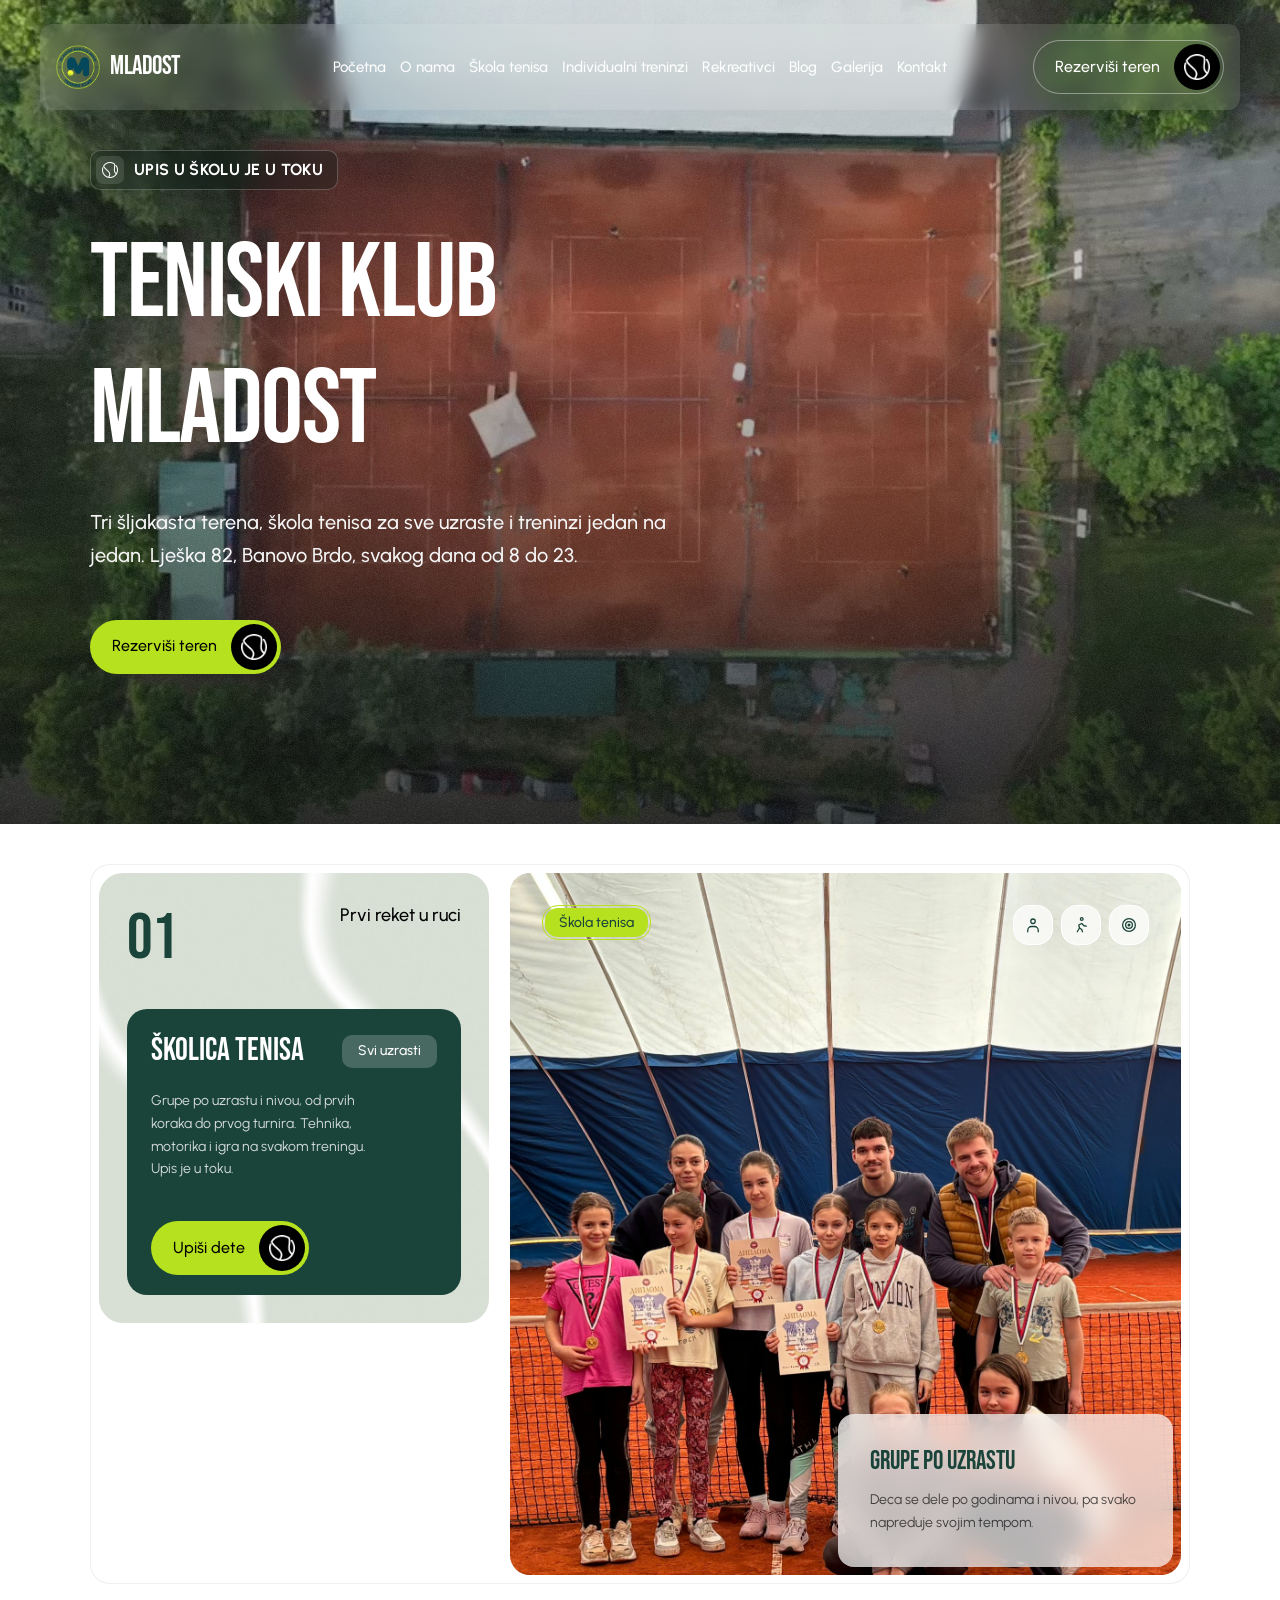
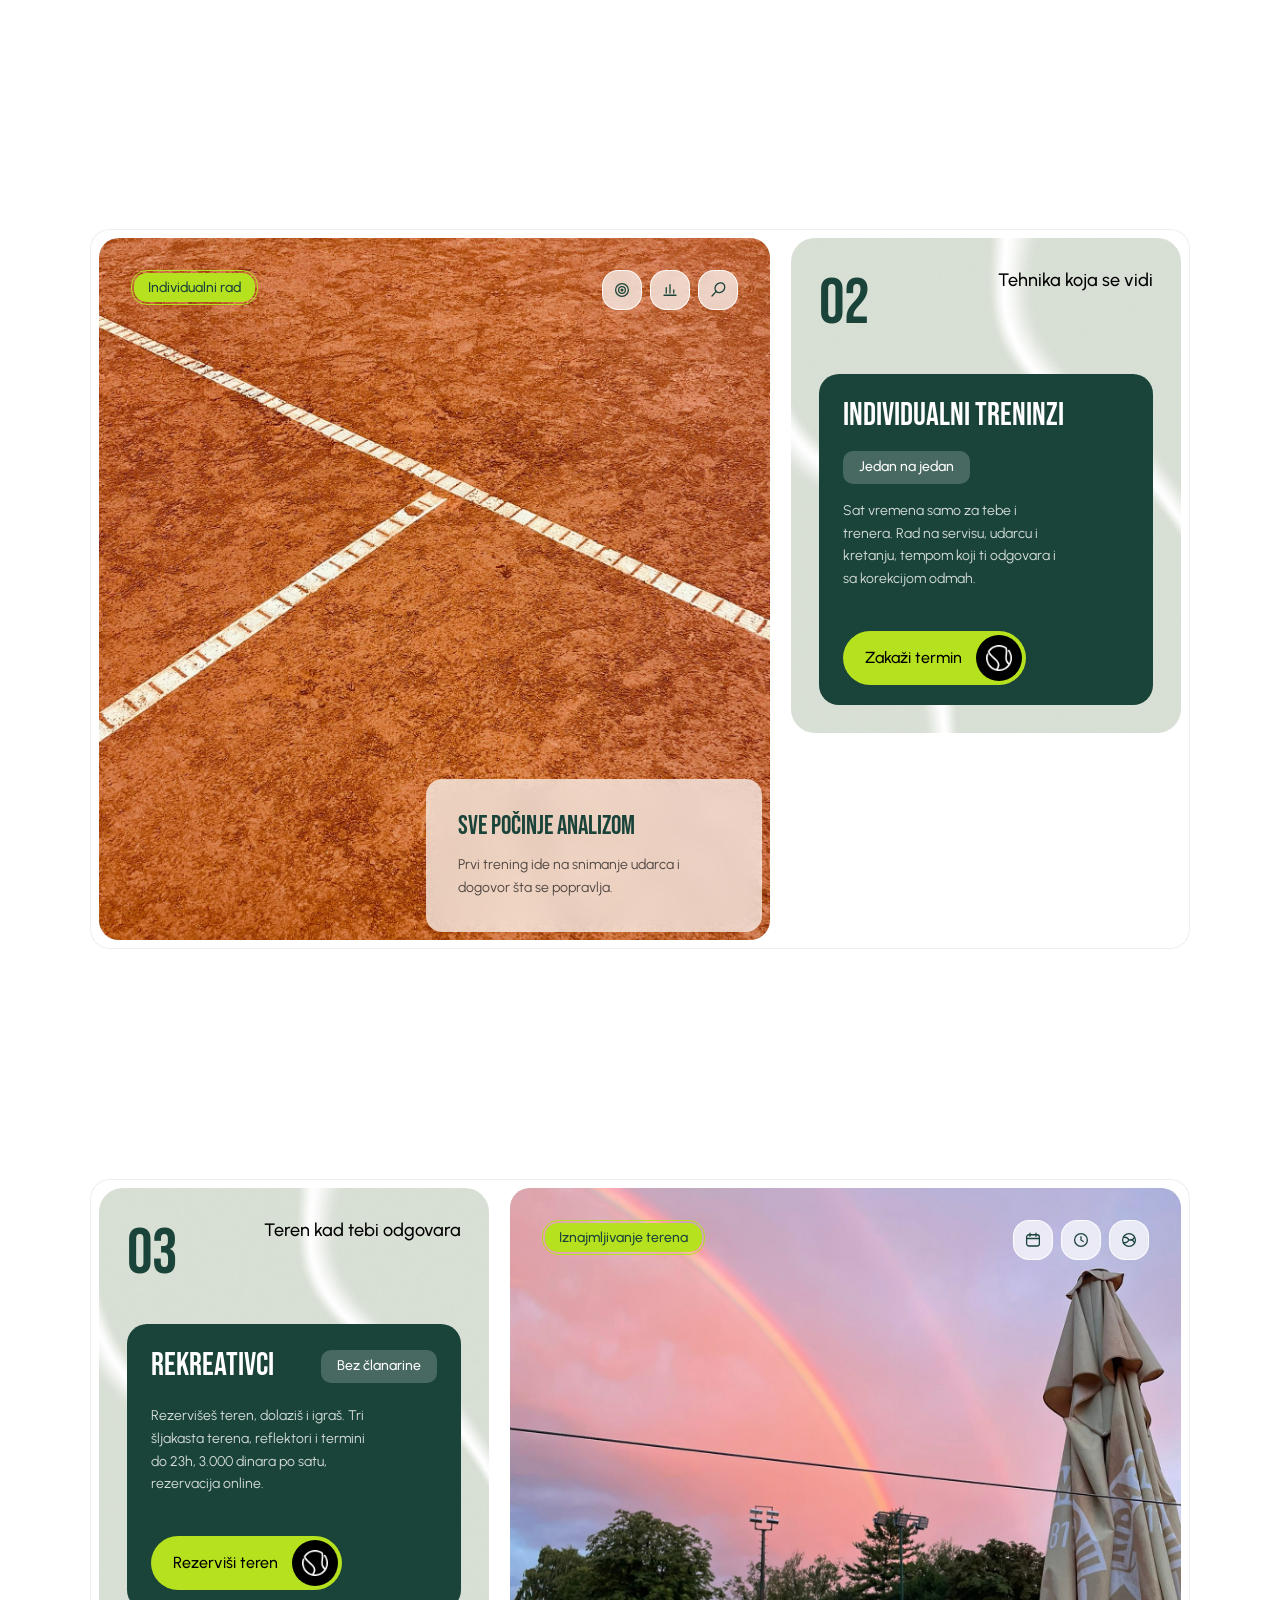
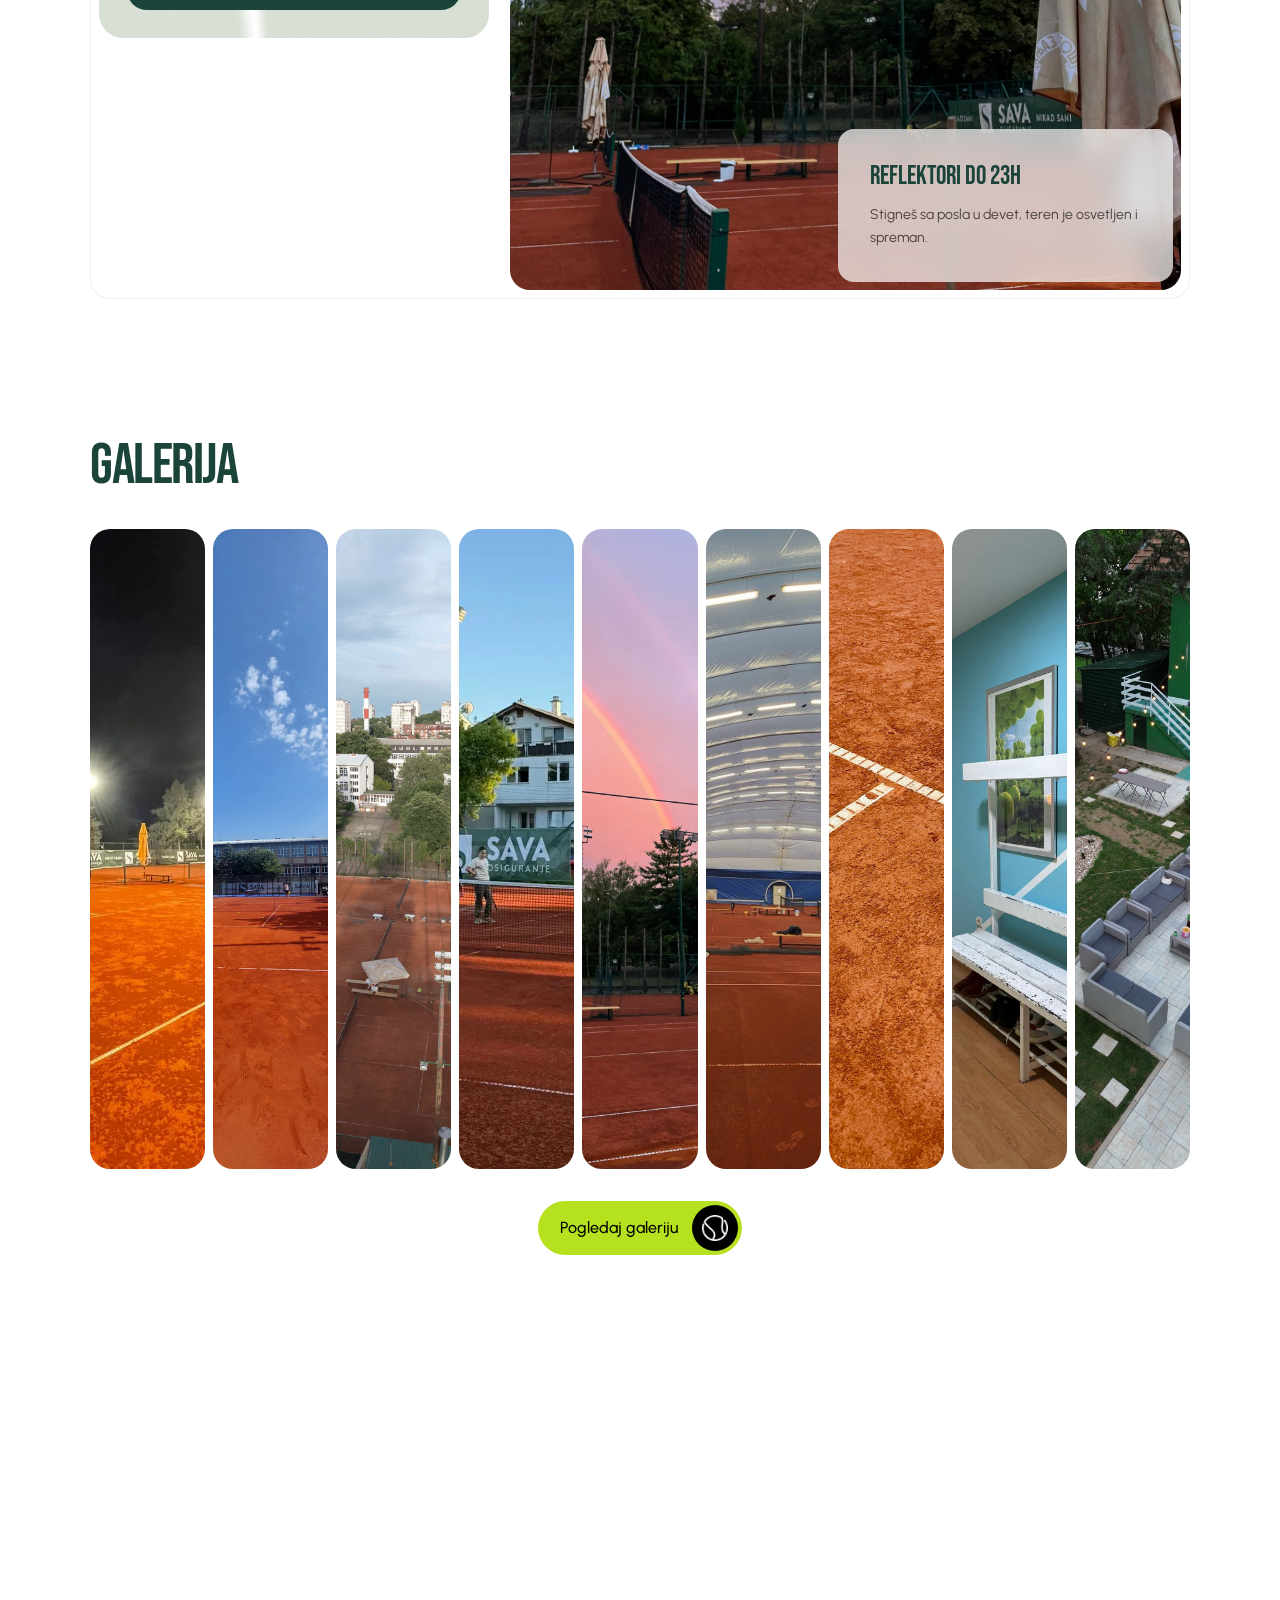
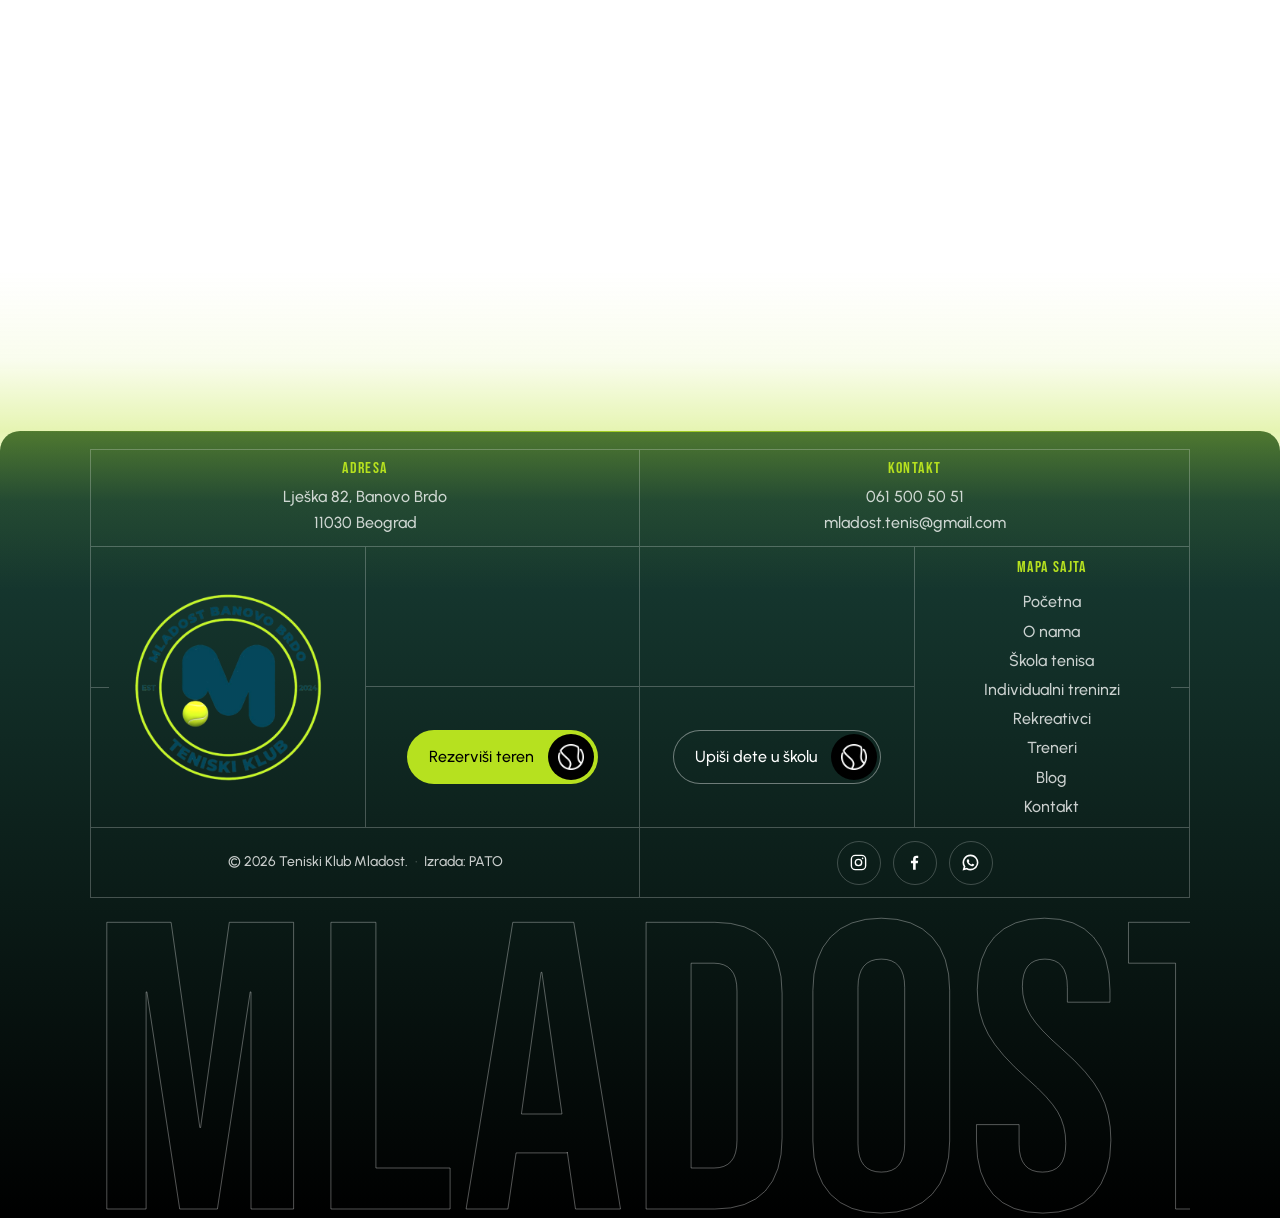
==== commit 50a37e28: "DIKIDI rezervacija: dugmad otvaraju DIKIDI na tenis usluzi, cene 3.000/6.000 po DIKIDI-ju, Rezervisi" ====
--- a/index.html
+++ b/index.html
@@ -17,7 +17,7 @@
      Fajlovi su lokalni, bez zavisnosti od CDN-a. -->
 <link rel="stylesheet" href="vendor/lenis.css">
 
-<link rel="stylesheet" href="styles.css?v=92">
+<link rel="stylesheet" href="styles.css?v=97">
 </head>
 <body>
 
@@ -57,7 +57,7 @@
       </div>
 
       <div class="nav__cta">
-        <a class="btn btn--ghost" href="tel:+381615005051" data-name="Secondary">
+        <a class="btn btn--ghost" href="rekreativci.html#rezervacija" data-name="Secondary">
           <span class="btn__label t-btn">Rezerviši teren</span>
           <span class="btn__icon" data-name="Button">
             <img src="images/loptica.png" alt="" width="18" height="18" aria-hidden="true">
@@ -96,7 +96,7 @@
           </div>
         </div>
 
-        <a class="btn" href="tel:+381615005051" data-name="Primary">
+        <a class="btn" href="rekreativci.html#rezervacija" data-name="Primary">
           <span class="btn__label t-btn">Rezerviši teren</span>
           <span class="btn__icon" data-name="Button">
             <img src="images/loptica.png" alt="" width="18" height="18" aria-hidden="true">
@@ -218,10 +218,10 @@
                     <h3 class="svc__title">Rekreativci</h3>
                     <span class="svc__tag">Bez članarine</span>
                   </div>
-                  <p class="svc__desc">Rezervišeš teren, dolaziš i igraš. Tri šljakasta terena, reflektori i termini do 23h, od 1.000 dinara po satu.</p>
+                  <p class="svc__desc">Rezervišeš teren, dolaziš i igraš. Tri šljakasta terena, reflektori i termini do 23h, 3.000 dinara po satu, rezervacija online.</p>
                 </div>
 
-                <a class="btn" href="tel:+381615005051">
+                <a class="btn" href="rekreativci.html#rezervacija">
                   <span class="btn__label t-btn">Rezerviši teren</span>
                   <span class="btn__icon"><img src="images/loptica.png" alt="" width="18" height="18" aria-hidden="true"></span>
                 </a>
@@ -450,7 +450,7 @@
               </div>
               <div class="polje polje--puna">
                 <label for="poruka">Poruka (opciono)</label>
-                <textarea id="poruka" name="poruka" rows="3"></textarea>
+                <textarea id="poruka" name="poruka" rows="3" maxlength="2000"></textarea>
               </div>
             </div>
 
@@ -508,7 +508,7 @@
 
       <!-- donja servis polja, dugmad -->
       <div class="court__cell court__cell--btn-a">
-        <a class="btn" href="tel:+381615005051">
+        <a class="btn" href="rekreativci.html#rezervacija">
           <span class="btn__label t-btn">Rezerviši teren</span>
           <span class="btn__icon">
             <img src="images/loptica.png" alt="" width="18" height="18" aria-hidden="true">
@@ -579,6 +579,6 @@
 </footer>
 
 <script src="vendor/lenis.min.js"></script>
-<script src="main.js?v=42"></script>
+<script src="main.js?v=47"></script>
 </body>
 </html>
--- a/styles.css
+++ b/styles.css
@@ -4503,8 +4503,8 @@
    Izvadjeno iz njihovog modula stranice (__framer__enter / __framer__animate)
    i appear JSON-a: element krece providan i nizi, spring stiffness 150,
    damping 40, mass 1 (bez odskoka, do 99% za 1.13s), jednom, kad se vidi
-   20% elementa. U grupi redom na 0.15s. Hero pri ucitavanju: 0.9 / 1.0 /
-   1.1 / 1.2s iz 20px. main.js stavlja data-pojava, --p-y i --p-delay.
+   20% elementa. U grupi redom na 0.15s. Hero pri ucitavanju: 0.25 / 0.33 /
+   0.41 / 0.49s iz 20px, trajanje 0.85s (ranije 0.9-1.2 i 1.13s, sporo). main.js stavlja data-pojava, --p-y i --p-delay.
    Pomeraj ide kroz svojstvo translate, ne transform, pa hover podizanja
    i ostale transformacije ostaju netaknute.
    ========================================================================== */
@@ -4524,8 +4524,8 @@
   opacity: 1;
   translate: 0 0;
   transition:
-    opacity var(--spring-trajanje) var(--spring-150) var(--p-delay, 0s),
-    translate var(--spring-trajanje) var(--spring-150) var(--p-delay, 0s);
+    opacity var(--p-trajanje, var(--spring-trajanje)) var(--spring-150) var(--p-delay, 0s),
+    translate var(--p-trajanje, var(--spring-trajanje)) var(--spring-150) var(--p-delay, 0s);
 }
 
 @media (prefers-reduced-motion: reduce) {
@@ -5991,3 +5991,81 @@
   .clanak__ukratko { padding: 22px; border-radius: 18px; }
   .blog__glava { margin-bottom: 20px; }
 }
+
+/* ==========================================================================
+   REKREATIVCI, REZERVACIJA (DIKIDI)
+   Dve kartice (1 sat svetla, 2 sata tamna), velika cena u Bebasu, dva
+   dugmeta koja otvaraju DIKIDI na tenis usluzi. Ispod red za telefon i
+   tri kartice sa informacijama (iste kao ranije u cenovniku).
+   ========================================================================== */
+.rez__mreza {
+  display: grid;
+  grid-template-columns: repeat(2, minmax(0, 1fr));
+  gap: 20px;
+  margin: 0;
+  padding: 0;
+  list-style: none;
+}
+.rez__k {
+  display: flex;
+  flex-direction: column;
+  align-items: flex-start;
+  padding: 40px 44px 44px;
+  border-radius: 28px;
+}
+.rez__k--svetla { background: #eef2eb; color: var(--forest); }
+.rez__k--tamna { background: linear-gradient(160deg, #1f5044 0%, #0d2b24 100%); color: var(--white); }
+.rez__trajanje {
+  display: inline-flex;
+  padding: 6px 14px;
+  border-radius: 999px;
+  background: var(--lime);
+  font-size: 15px;
+  font-weight: 700;
+  color: var(--forest);
+}
+.rez__cena {
+  margin-top: 22px;
+  font-family: "Bebas Neue", "Bebas Neue Placeholder", sans-serif;
+  font-size: clamp(72px, 6vw, 112px);
+  line-height: 0.9;
+}
+.rez__k--tamna .rez__cena { color: var(--lime); }
+.rez__cena small { font-size: 0.32em; letter-spacing: 0.02em; }
+.rez__opis {
+  margin-top: 14px;
+  font-size: 17px;
+  font-weight: 500;
+  line-height: 1.55;
+  opacity: 0.75;
+}
+.rez__dugmad {
+  display: flex;
+  flex-wrap: wrap;
+  gap: 12px;
+  margin-top: 36px;
+}
+/* ghost dugme na svetloj kartici: forest ivica i tekst */
+/* ivica ghost dugmeta je inset senka, ne border */
+.rez__k--svetla .btn--ghost { box-shadow: inset 0 0 0 1px rgba(26, 67, 57, 0.35); }
+.rez__k--svetla .btn--ghost .btn__label { color: var(--forest); }
+.rez__k--svetla .btn--ghost:hover { background-color: rgba(26, 67, 57, 0.06); }
+.rez__k--svetla .btn--ghost .btn__icon { background-color: var(--black); }
+.rez__tel {
+  font-size: 17px;
+  font-weight: 500;
+  color: rgba(0, 0, 0, 0.66);
+}
+.rez__tel a { color: var(--forest); font-weight: 700; text-decoration: underline; text-decoration-color: var(--lime); text-decoration-thickness: 3px; text-underline-offset: 3px; }
+
+@media (max-width: 1199px) {
+  .rez__mreza { grid-template-columns: minmax(0, 1fr); gap: 16px; }
+  .rez__k { padding: 32px 32px 36px; }
+}
+@media (max-width: 767px) {
+  .rez__k { padding: 26px 20px 28px; border-radius: 22px; }
+  .rez__cena { font-size: 72px; }
+  .rez__opis { font-size: 16px; }
+  .rez__dugmad { margin-top: 26px; }
+  .rez__tel { font-size: 16px; }
+}
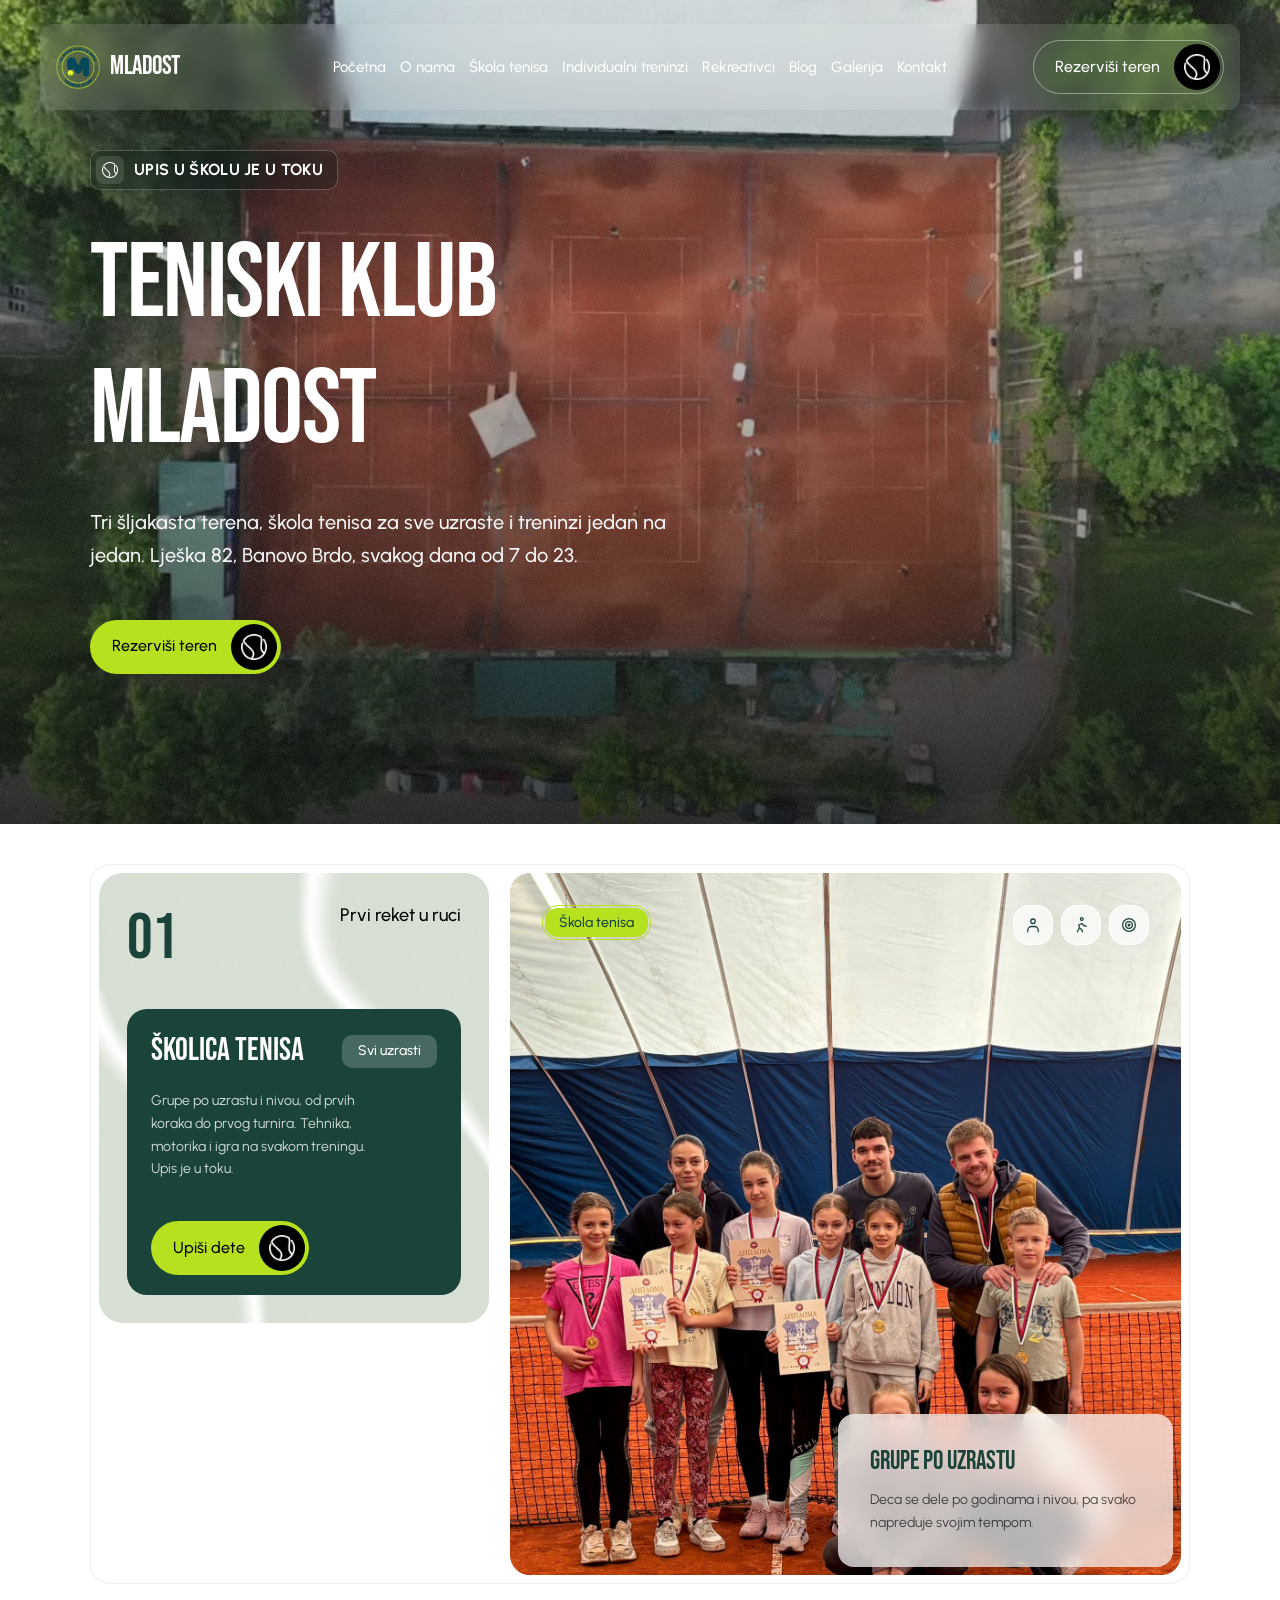
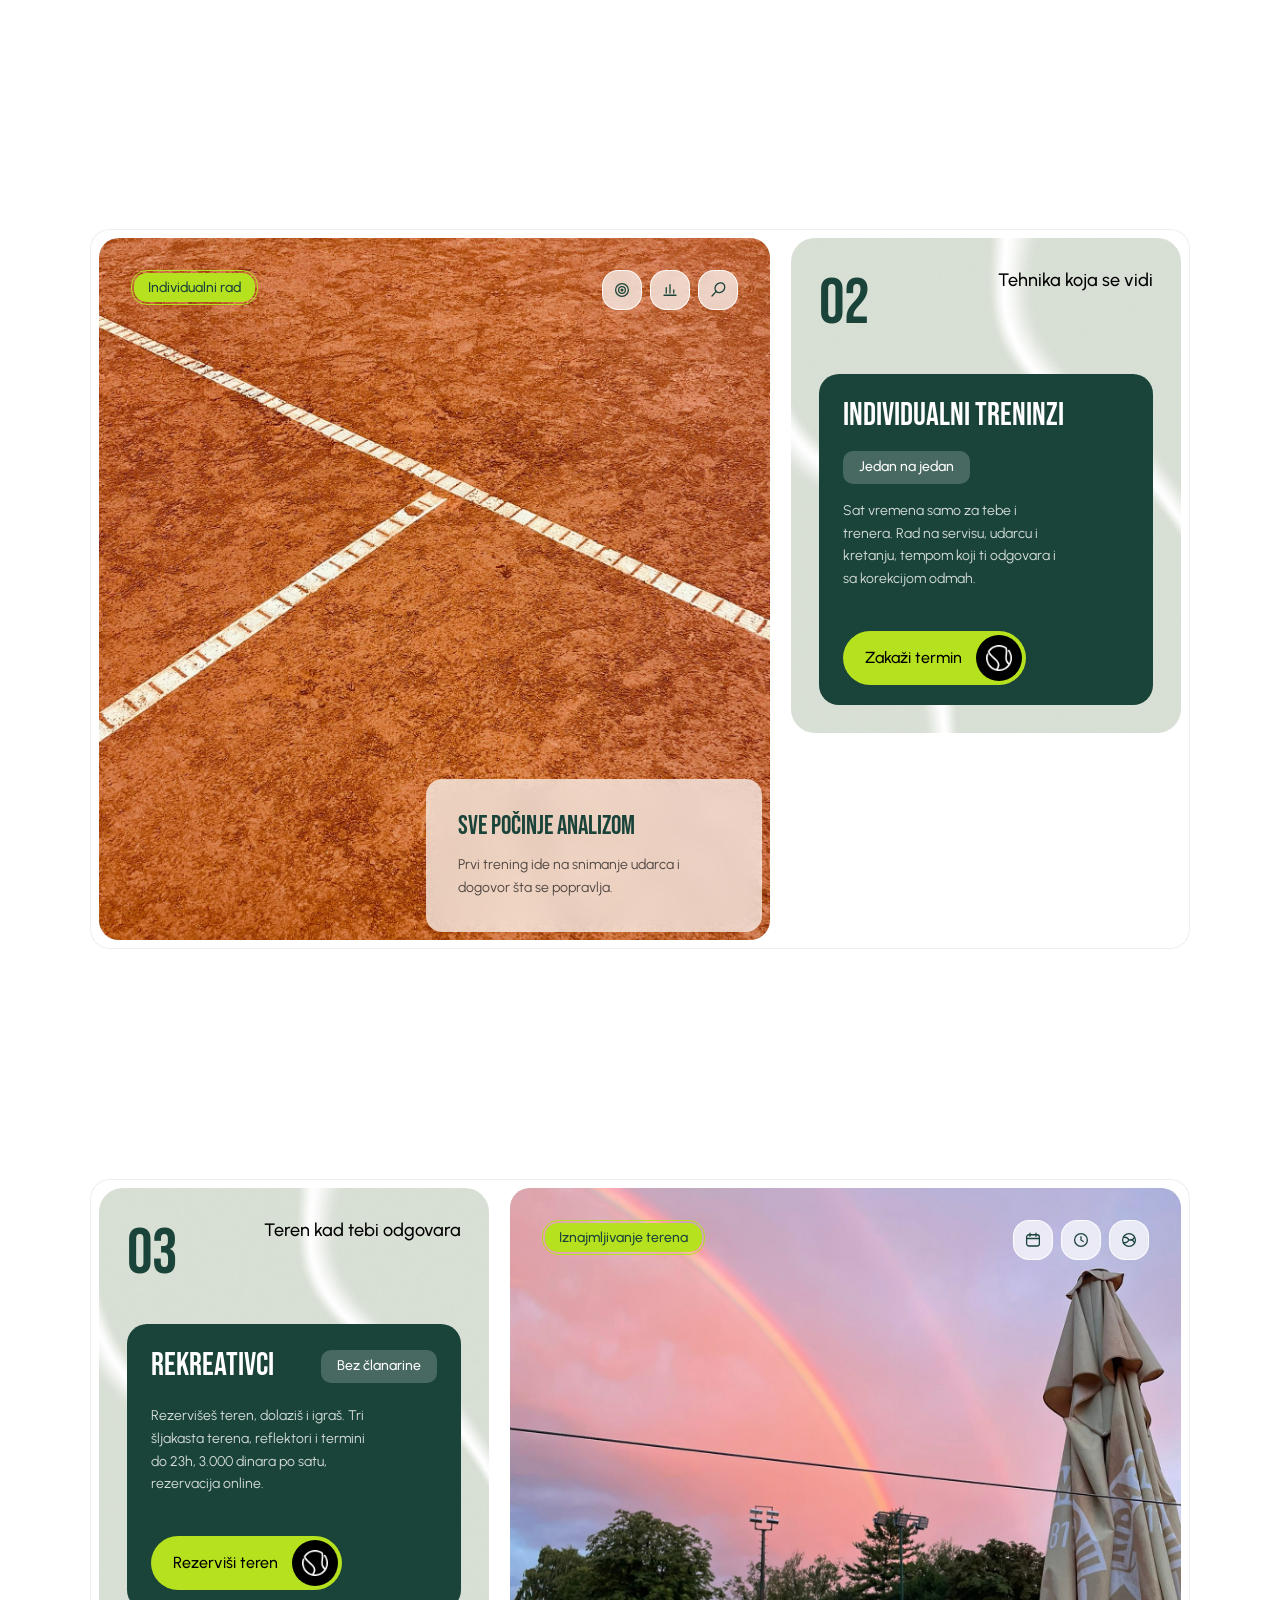
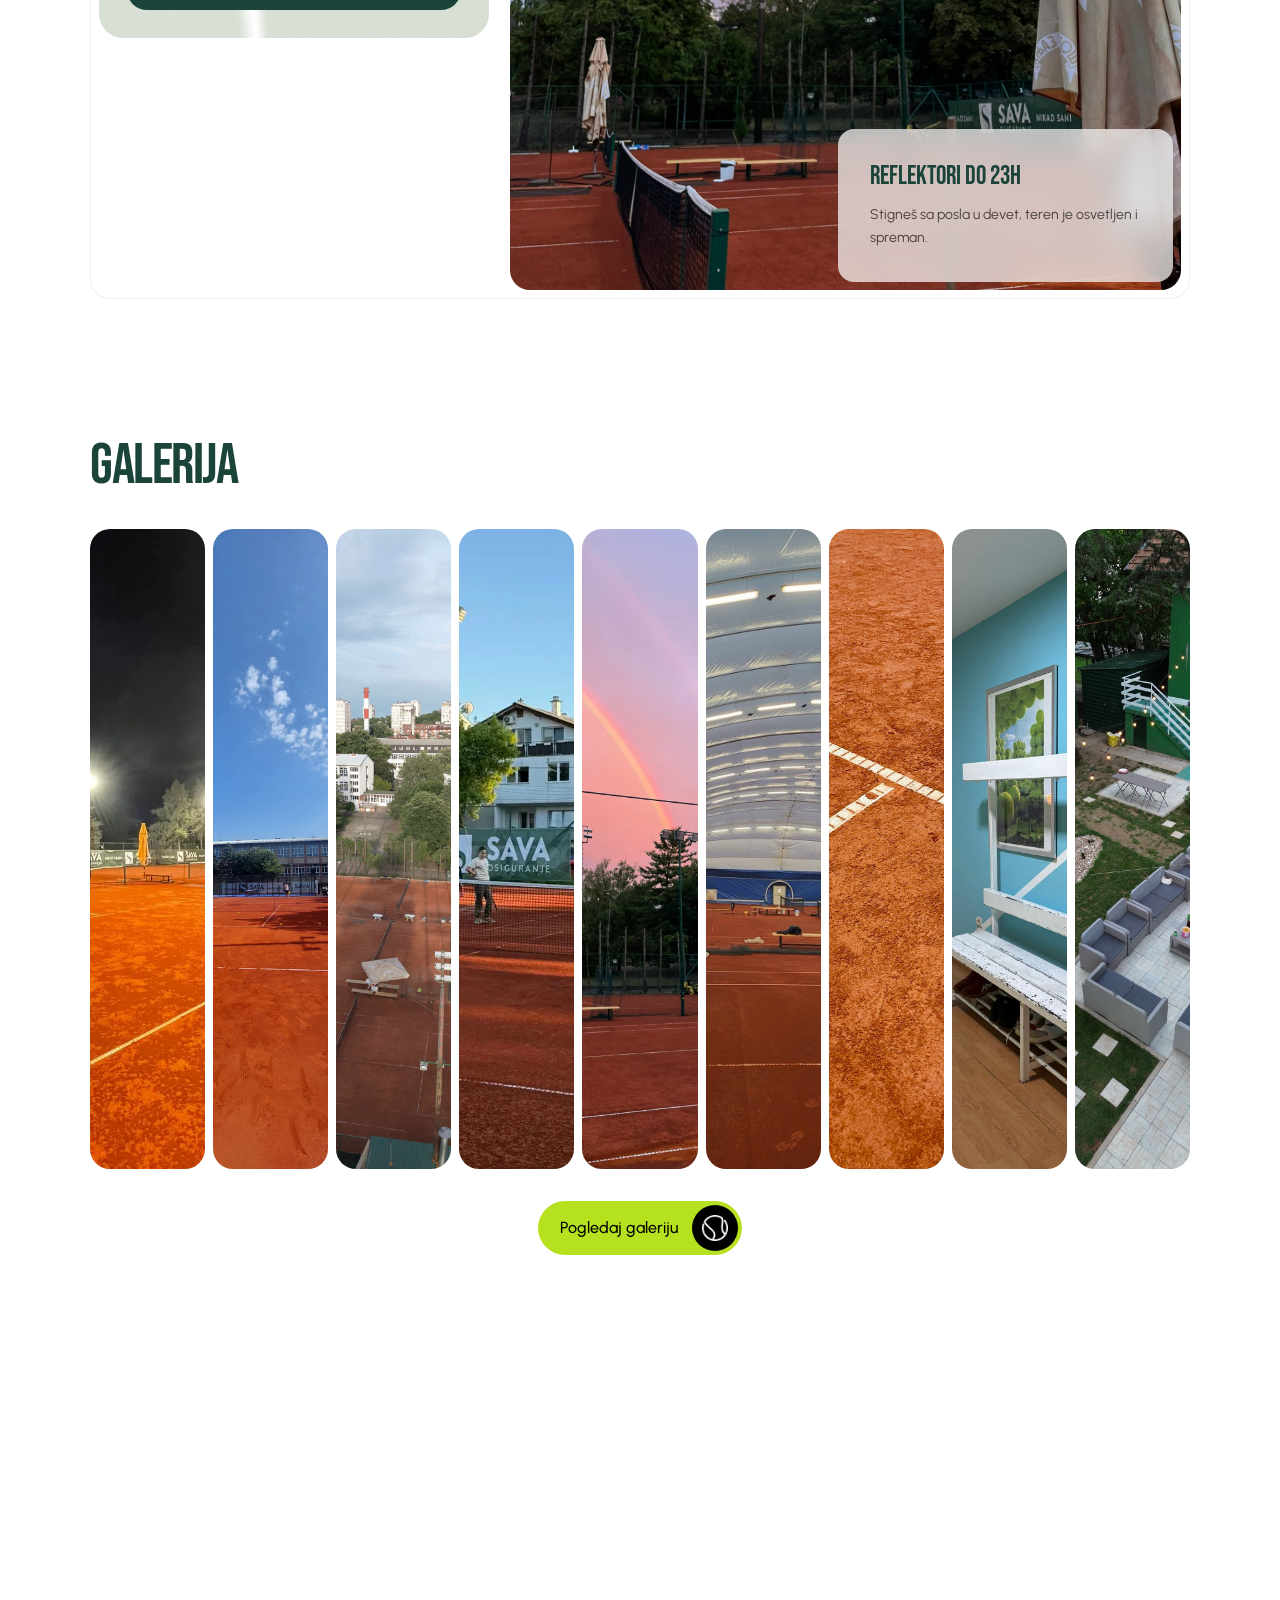
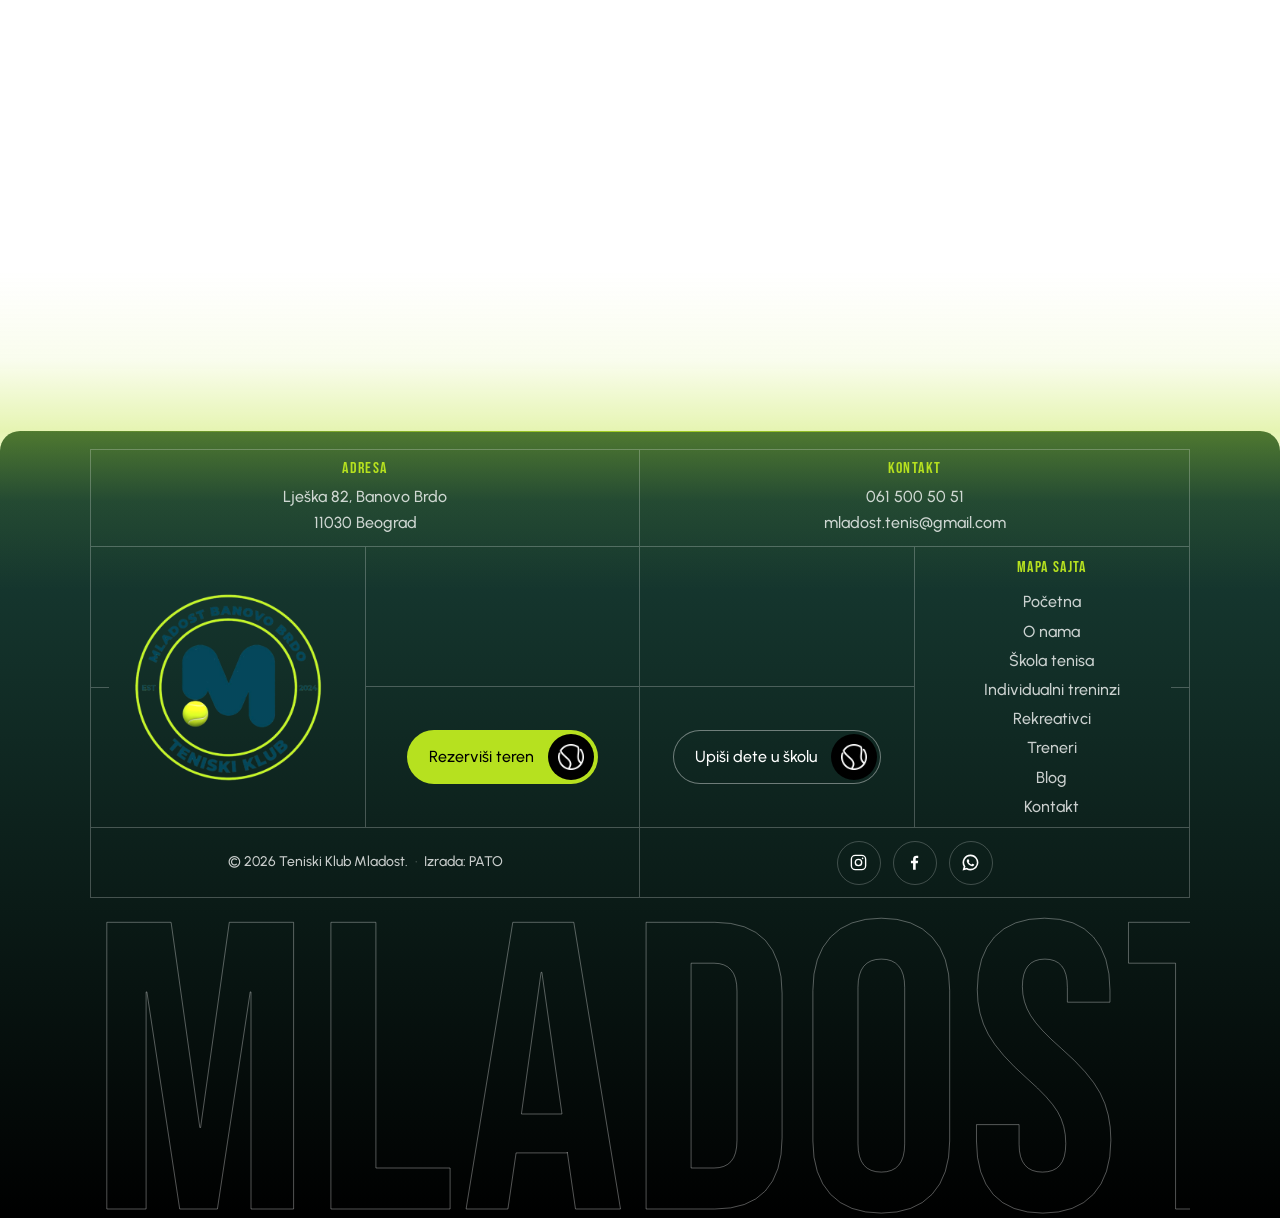
==== commit bc69622a: "Radno vreme po DIKIDI-ju: svaki dan 07-23h Co-Authored-By: Claude Opus 5.5 <noreply@anthropic.com>" ====
--- a/index.html
+++ b/index.html
@@ -17,7 +17,7 @@
      Fajlovi su lokalni, bez zavisnosti od CDN-a. -->
 <link rel="stylesheet" href="vendor/lenis.css">
 
-<link rel="stylesheet" href="styles.css?v=97">
+<link rel="stylesheet" href="styles.css?v=99">
 </head>
 <body>
 
@@ -92,7 +92,7 @@
               <span>Mladost</span>
             </h1>
 
-            <p class="hero__sub t-lead">Tri šljakasta terena, škola tenisa za sve uzraste i treninzi jedan na jedan. Lješka 82, Banovo Brdo, svakog dana od 8 do 23.</p>
+            <p class="hero__sub t-lead">Tri šljakasta terena, škola tenisa za sve uzraste i treninzi jedan na jedan. Lješka 82, Banovo Brdo, svakog dana od 7 do 23.</p>
           </div>
         </div>
 
@@ -361,6 +361,7 @@
           <div class="korak is-active" data-step="0">
             <p class="korak__num">Korak 1 od 4</p>
             <h3 class="korak__q">Šta te zanima?</h3>
+              <p class="korak__savet">Teren rezervišeš odmah, <a href="rekreativci.html#rezervacija">online</a>, bez čekanja na odgovor.</p>
             <div class="choices">
               <button type="button" class="choice" data-field="usluga" data-value="Rezervacija termina">
                 <span class="choice__icon"><svg viewBox="0 0 24 24" fill="none" stroke="currentColor" stroke-width="1.7" stroke-linecap="round"><rect x="3.5" y="5" width="17" height="15" rx="3"/><path d="M3.5 10h17M8 3v4M16 3v4"/></svg></span>
@@ -579,6 +580,6 @@
 </footer>
 
 <script src="vendor/lenis.min.js"></script>
-<script src="main.js?v=47"></script>
+<script src="main.js?v=49"></script>
 </body>
 </html>
--- a/styles.css
+++ b/styles.css
@@ -5164,7 +5164,9 @@
 
 
 /* ==========================================================================
-   REKREATIVCI, CENOVNIK
+   REKREATIVCI, CENOVNIK -> REZERVACIJA (osnova sekcije)
+   Od 27.11. traka dana sa tri cene je izbacena (cena je ista ceo dan);
+   ostaju okvir sekcije, glava i tri info kartice. Stari opis:
    Karta na sage podlozi, mreza 2 kolone: natpis dana levo, traka desno.
    Traka ima 16 kolona (sati od 07 do 23), termin zauzima svoje sate preko
    --od / --do. Skala sa satima iznad. Linija "Sada" je u drugoj koloni
@@ -5193,127 +5195,6 @@
   font-weight: 500;
   line-height: 1.6;
   color: rgba(0, 0, 0, 0.66);
-}
-
-.cene__karta {
-  --sada: 0;
-  display: grid;
-  grid-template-columns: 210px minmax(0, 1fr);
-  grid-template-rows: auto auto auto;
-  column-gap: 28px;
-  row-gap: 12px;
-  align-items: center;
-  padding: 36px 40px 64px;
-  border-radius: 28px;
-  background: #eef2eb;
-}
-/* svaki deo ima tacno mesto: linija Sada je eksplicitno smestena,
-   pa bi automatsko slaganje ostalo pogurala */
-.cene__prazno { grid-area: 1 / 1; }
-.cene__skala { grid-area: 1 / 2; }
-.cene__karta > p:nth-of-type(1) { grid-area: 2 / 1; }
-.cene__karta > ul:nth-of-type(1) { grid-area: 2 / 2; }
-.cene__karta > p:nth-of-type(2) { grid-area: 3 / 1; }
-.cene__karta > ul:nth-of-type(2) { grid-area: 3 / 2; }
-.cene__skala {
-  position: relative;
-  height: 28px;
-}
-.cene__skala span {
-  position: absolute;
-  top: 0;
-  left: calc(var(--i) / 16 * 100%);
-  transform: translateX(-50%);
-  font-size: 13px;
-  font-weight: 600;
-  color: rgba(26, 67, 57, 0.55);
-}
-.cene__skala span::after {
-  content: "";
-  position: absolute;
-  left: 50%;
-  top: 20px;
-  width: 1px;
-  height: 8px;
-  background: rgba(26, 67, 57, 0.25);
-}
-.cene__dan {
-  display: flex;
-  flex-direction: column;
-  gap: 4px;
-  font-family: "Bebas Neue", "Bebas Neue Placeholder", sans-serif;
-  font-size: 34px;
-  line-height: 1;
-  color: var(--forest);
-}
-.cene__dan span {
-  font-family: "Urbanist", sans-serif;
-  font-size: 14px;
-  font-weight: 600;
-  color: rgba(26, 67, 57, 0.6);
-}
-.cene__traka {
-  display: grid;
-  grid-template-columns: repeat(16, minmax(0, 1fr));
-  gap: 6px;
-  margin: 0;
-  padding: 0;
-  list-style: none;
-}
-.cene__seg {
-  grid-column: var(--od) / var(--do);
-  display: flex;
-  flex-direction: column;
-  justify-content: space-between;
-  gap: 14px;
-  min-height: 128px;
-  padding: 18px 16px 16px;
-  border-radius: 16px;
-  transition: box-shadow 0.3s ease;
-}
-.cene__seg--a { background: var(--white); color: var(--forest); }
-.cene__seg--b { background: var(--lime); color: var(--forest); }
-.cene__seg--c { background: linear-gradient(160deg, #1f5044 0%, #0d2b24 100%); color: var(--white); }
-.cene__vreme { font-size: 15px; font-weight: 700; }
-.cene__cena {
-  font-family: "Bebas Neue", "Bebas Neue Placeholder", sans-serif;
-  font-size: clamp(34px, 2.5vw, 48px);
-  line-height: 0.9;
-  white-space: nowrap;
-}
-.cene__cena small { font-size: 0.45em; letter-spacing: 0.02em; }
-.cene__seg.is-sada { box-shadow: 0 0 0 3px #eef2eb, 0 0 0 5px var(--forest); }
-.cene__seg--c.is-sada { box-shadow: 0 0 0 3px #eef2eb, 0 0 0 5px var(--lime); }
-
-.cene__sada {
-  position: relative;
-  grid-column: 2;
-  grid-row: 1 / -1;
-  align-self: stretch;
-  pointer-events: none;
-}
-.cene__sada i {
-  position: absolute;
-  top: 26px;
-  bottom: -14px;
-  left: calc(var(--sada) * 100%);
-  width: 2px;
-  margin-left: -1px;
-  background: var(--forest);
-  box-shadow: 0 0 0 1px rgba(238, 242, 235, 0.8);
-}
-.cene__sada span {
-  position: absolute;
-  bottom: -46px;
-  left: calc(var(--sada) * 100%);
-  transform: translateX(-50%);
-  padding: 6px 12px;
-  border-radius: 999px;
-  background: var(--forest);
-  font-size: 13px;
-  font-weight: 700;
-  white-space: nowrap;
-  color: var(--lime);
 }
 
 .cene__info {
@@ -5360,12 +5241,6 @@
 @media (max-width: 1199px) {
   .cene { padding: 90px 40px; }
   .cene__glava { grid-template-columns: minmax(0, 1fr); gap: 20px; }
-  .cene__karta { grid-template-columns: 150px minmax(0, 1fr); column-gap: 20px; padding: 30px 28px 60px; }
-  .cene__dan { font-size: 28px; }
-  .cene__skala span:nth-child(even) { visibility: hidden; }
-  .cene__seg { padding: 14px 12px 12px; min-height: 112px; }
-  .cene__cena { font-size: clamp(28px, 3.2vw, 38px); }
-  .cene__vreme { font-size: 14px; }
   .cene__info { grid-template-columns: minmax(0, 1fr); gap: 12px; }
 }
 
@@ -5373,31 +5248,6 @@
   .cene { padding: 72px 20px; }
   .cene__okvir { gap: 36px; }
   .cene__uvod { font-size: 16px; }
-  .cene__karta { display: block; padding: 22px 16px; border-radius: 22px; }
-  .cene__prazno, .cene__skala, .cene__sada { display: none; }
-  .cene__dan { flex-direction: row; align-items: baseline; justify-content: space-between; margin: 0 4px 12px; font-size: 28px; }
-  .cene__traka { grid-template-columns: minmax(0, 1fr); gap: 8px; }
-  .cene__traka + .cene__dan { margin-top: 26px; }
-  .cene__seg {
-    grid-column: auto;
-    flex-direction: row;
-    align-items: center;
-    min-height: 0;
-    padding: 16px 18px;
-    border-radius: 14px;
-  }
-  .cene__cena { font-size: 34px; }
-  .cene__vreme { font-size: 15px; }
-  .cene__seg.is-sada .cene__vreme::after {
-    content: "Sada";
-    margin-left: 10px;
-    padding: 3px 8px;
-    border-radius: 999px;
-    background: var(--forest);
-    font-size: 12px;
-    color: var(--lime);
-  }
-  .cene__seg--c.is-sada .cene__vreme::after { background: var(--lime); color: var(--forest); }
   .cene__info li { padding: 18px; gap: 14px; }
   .cene__info strong { font-size: 24px; }
   .cene__ik { width: 42px; height: 42px; padding: 10px; }
@@ -6069,3 +5919,34 @@
   .rez__dugmad { margin-top: 26px; }
   .rez__tel { font-size: 16px; }
 }
+
+/* rezervacija: natpis iznad dugmadi, da je jasno sta se bira */
+.rez__kada {
+  margin-top: 32px;
+  font-size: 13px;
+  font-weight: 700;
+  letter-spacing: 0.08em;
+  text-transform: uppercase;
+  opacity: 0.6;
+}
+.rez__kada + .rez__dugmad { margin-top: 12px; }
+
+/* wizard, prvi korak: uputstvo da se teren rezervise online */
+.korak__savet {
+  margin: -12px 0 20px;
+  font-size: 15px;
+  font-weight: 500;
+  line-height: 1.5;
+  opacity: 0.8;
+}
+.korak__savet a {
+  color: inherit;
+  font-weight: 700;
+  text-decoration: underline;
+  text-decoration-color: var(--lime);
+  text-decoration-thickness: 3px;
+  text-underline-offset: 3px;
+}
+@media (max-width: 767px) {
+  .rez__kada { margin-top: 24px; }
+}
